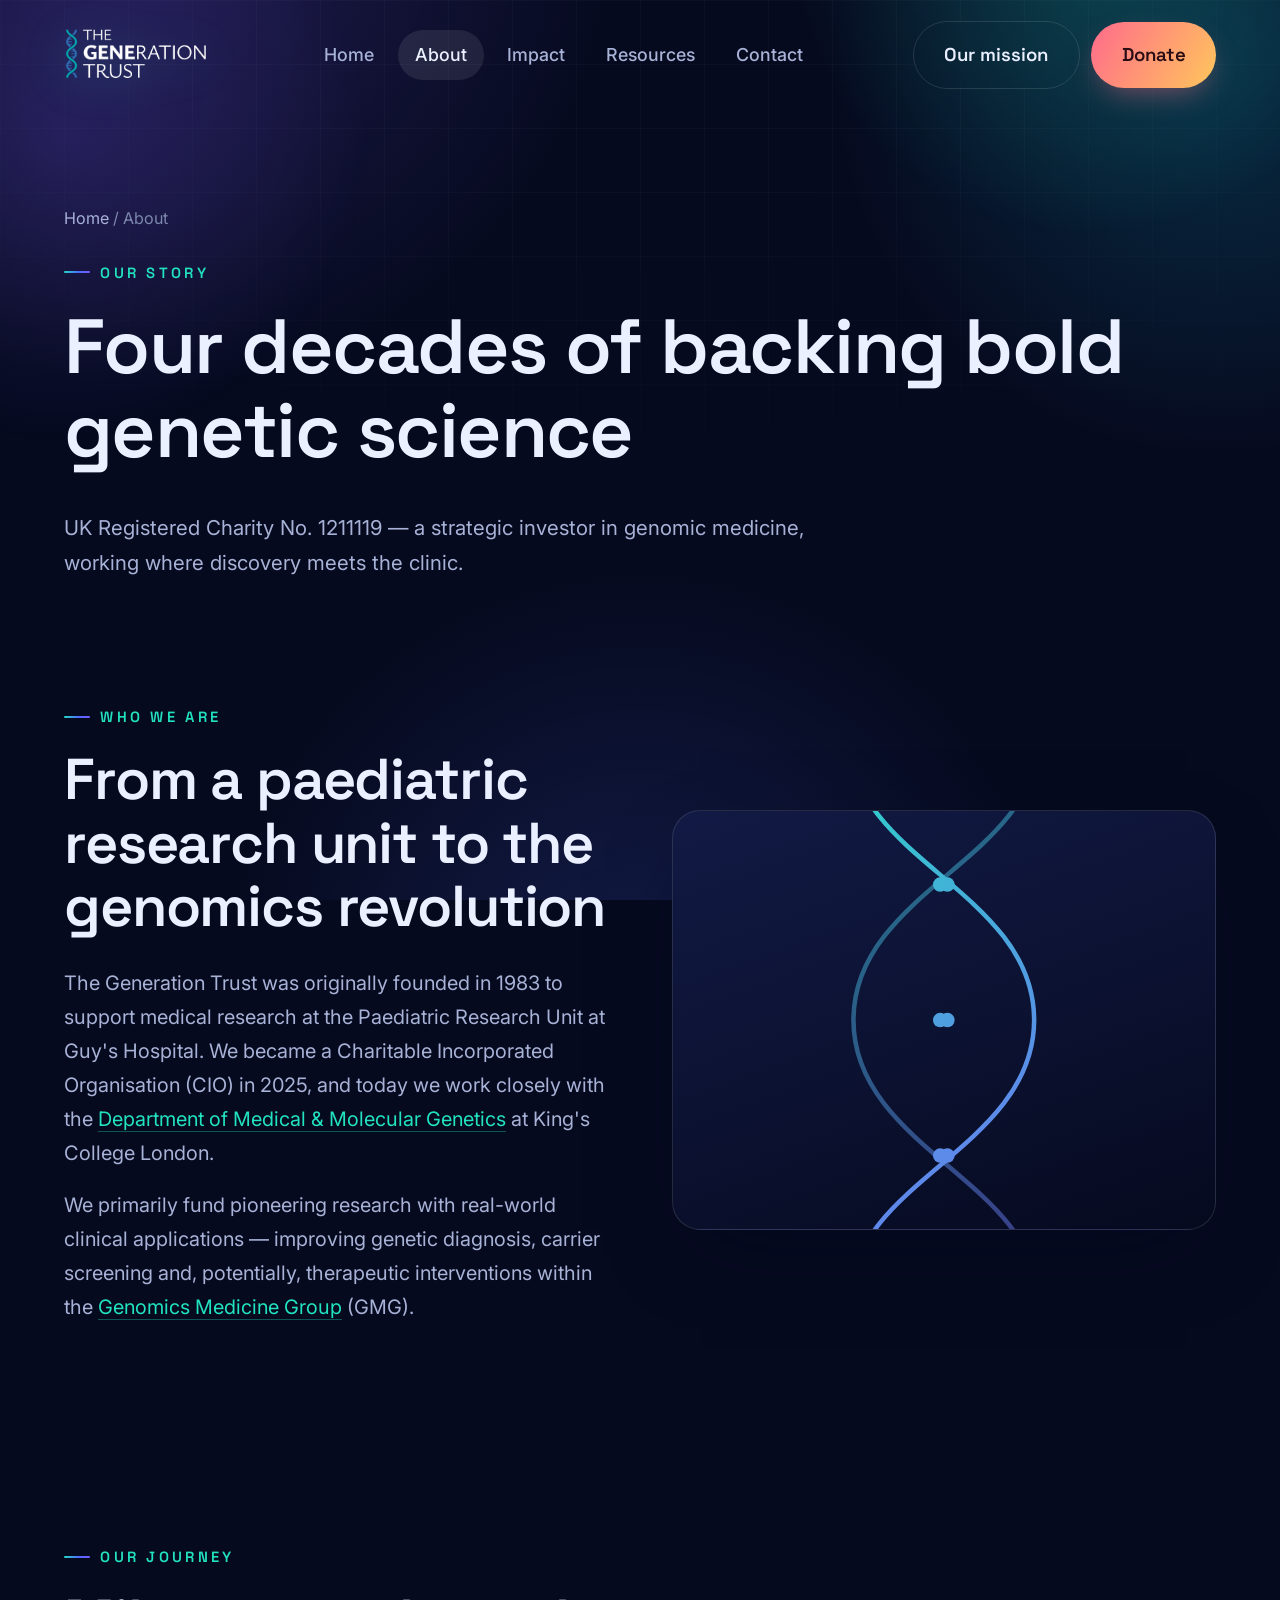
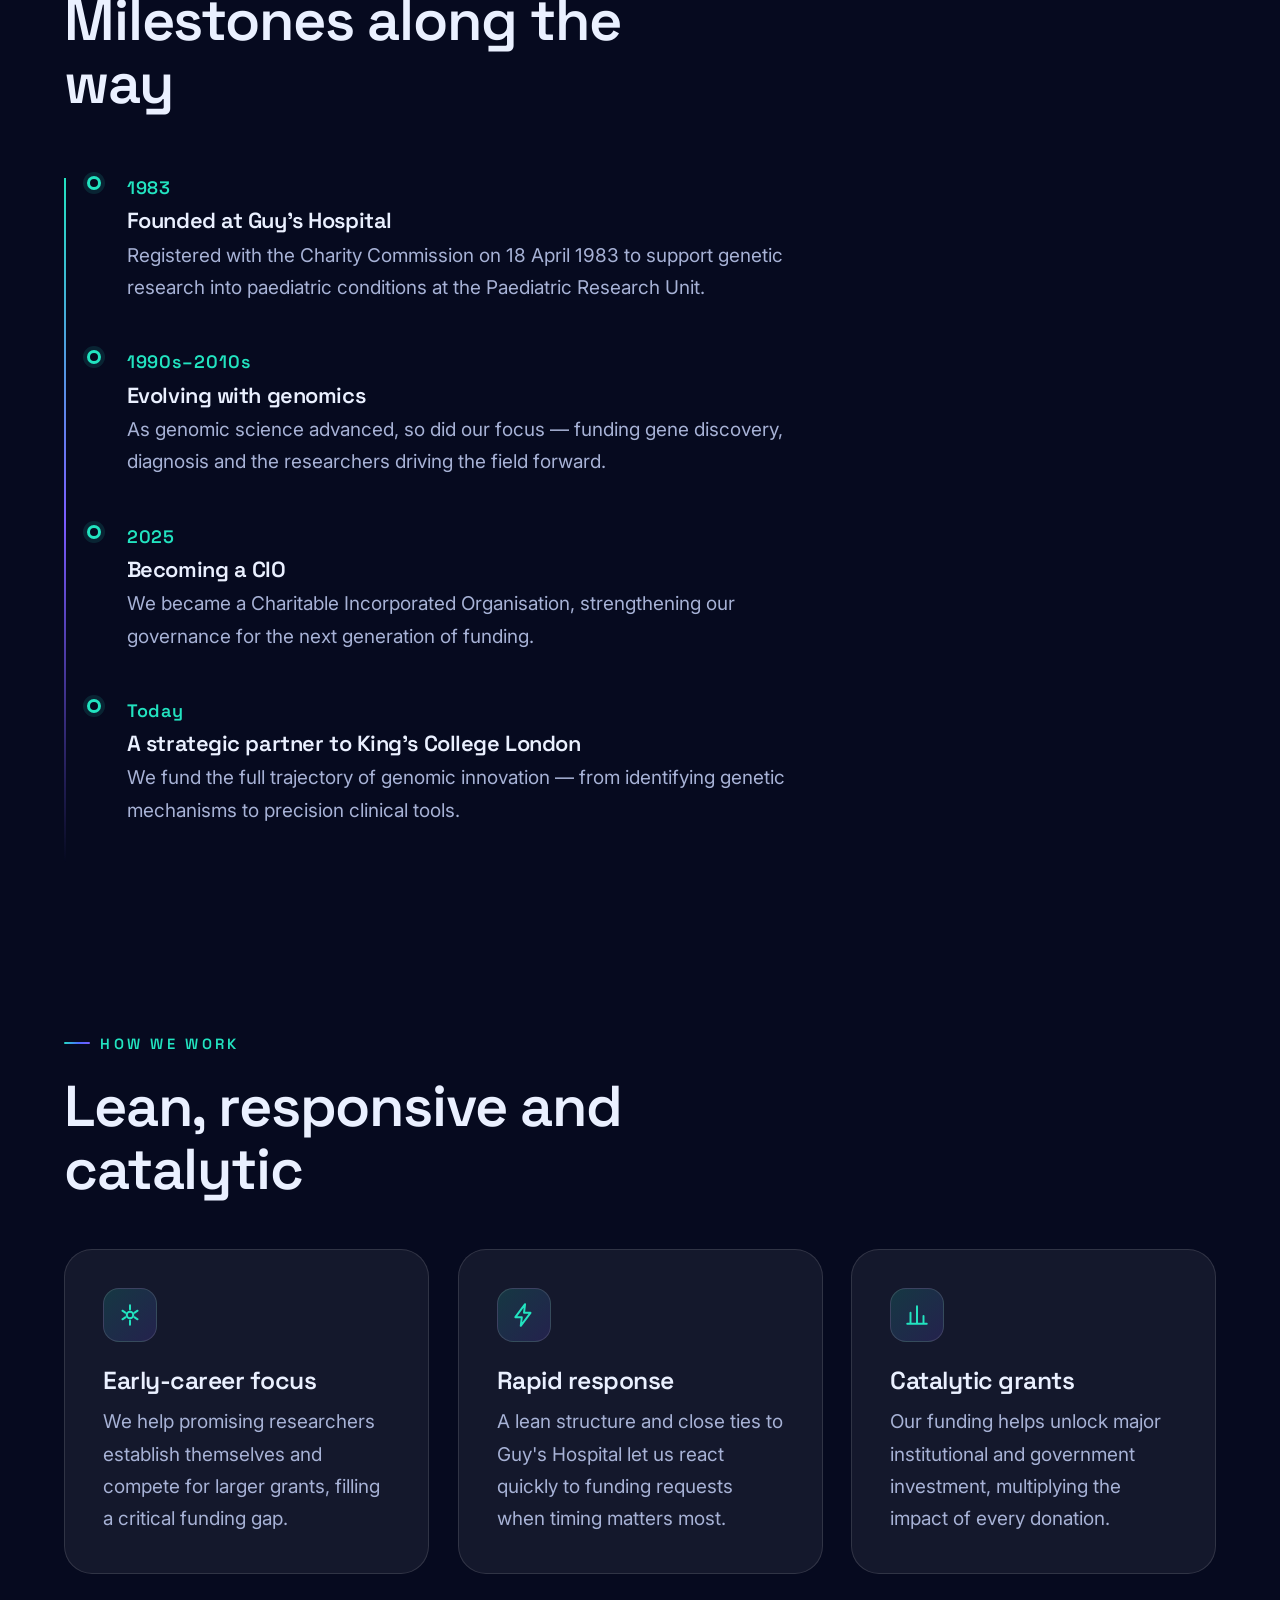
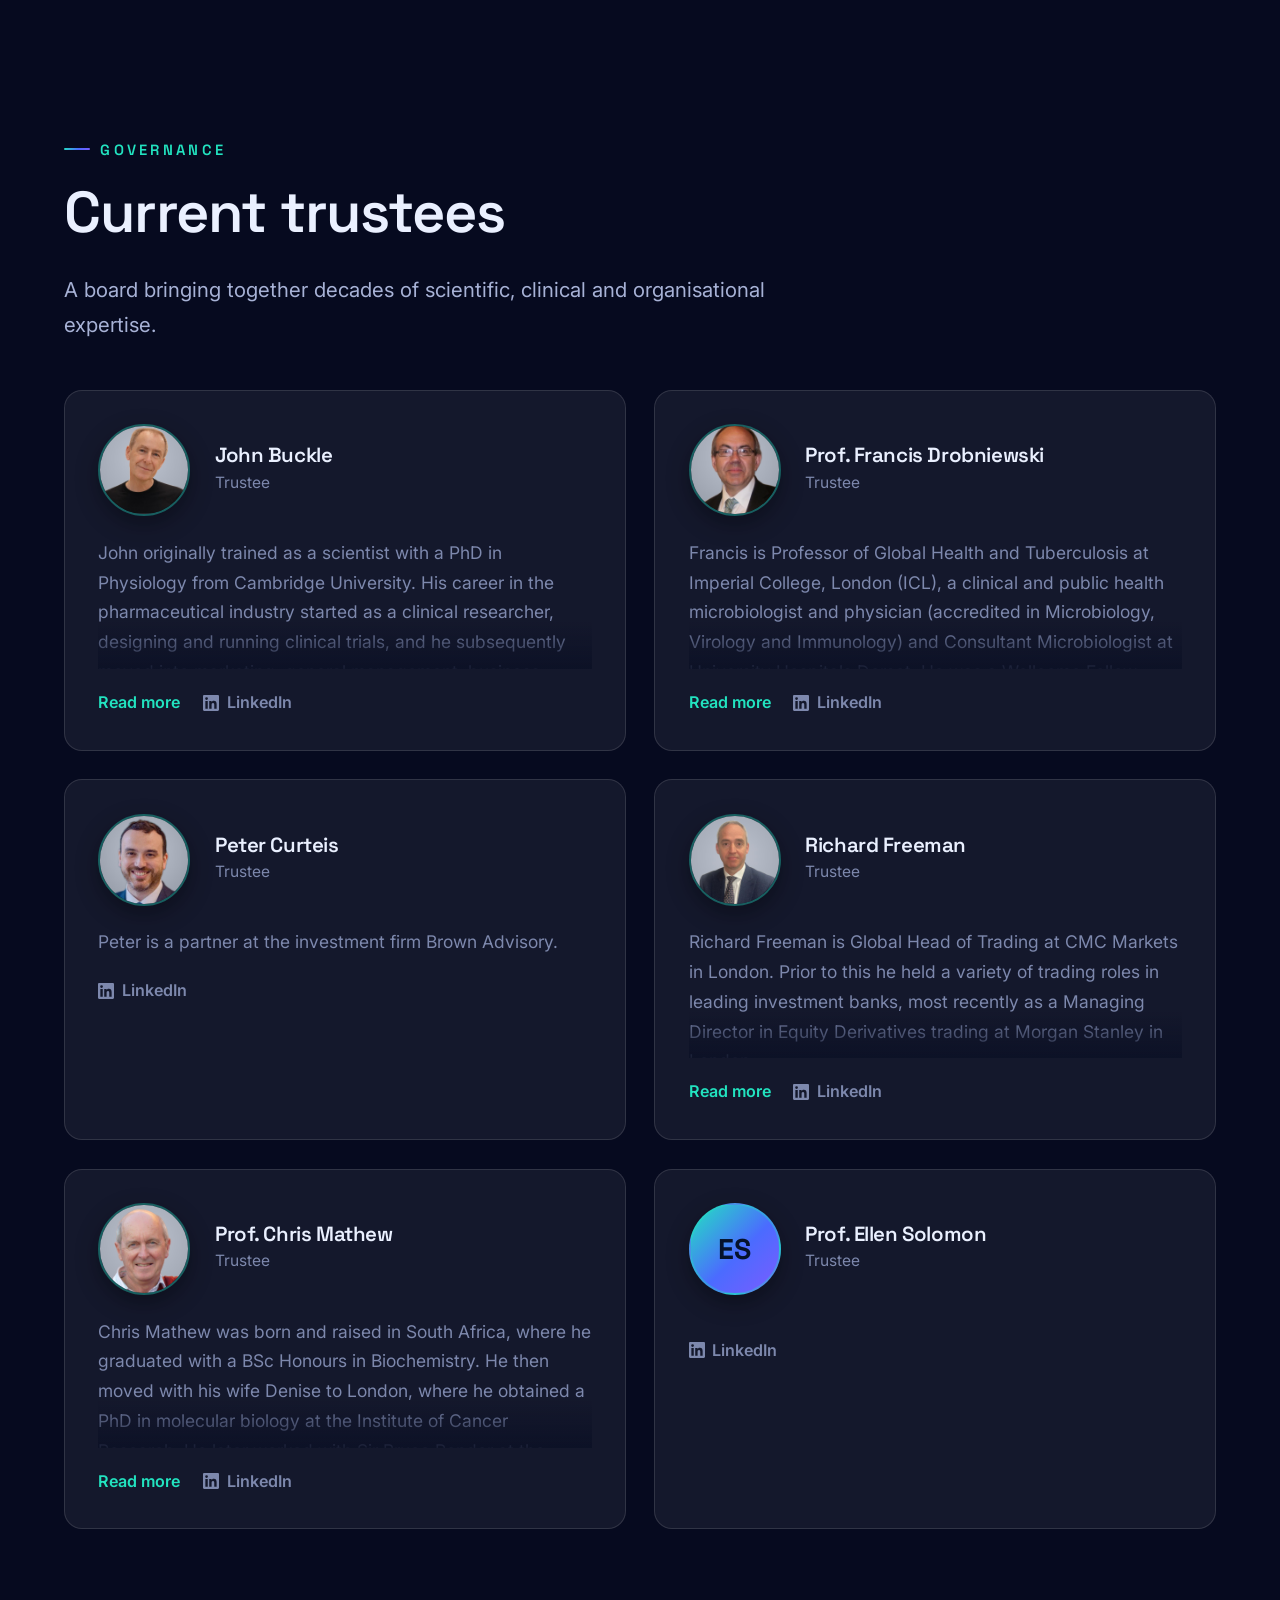
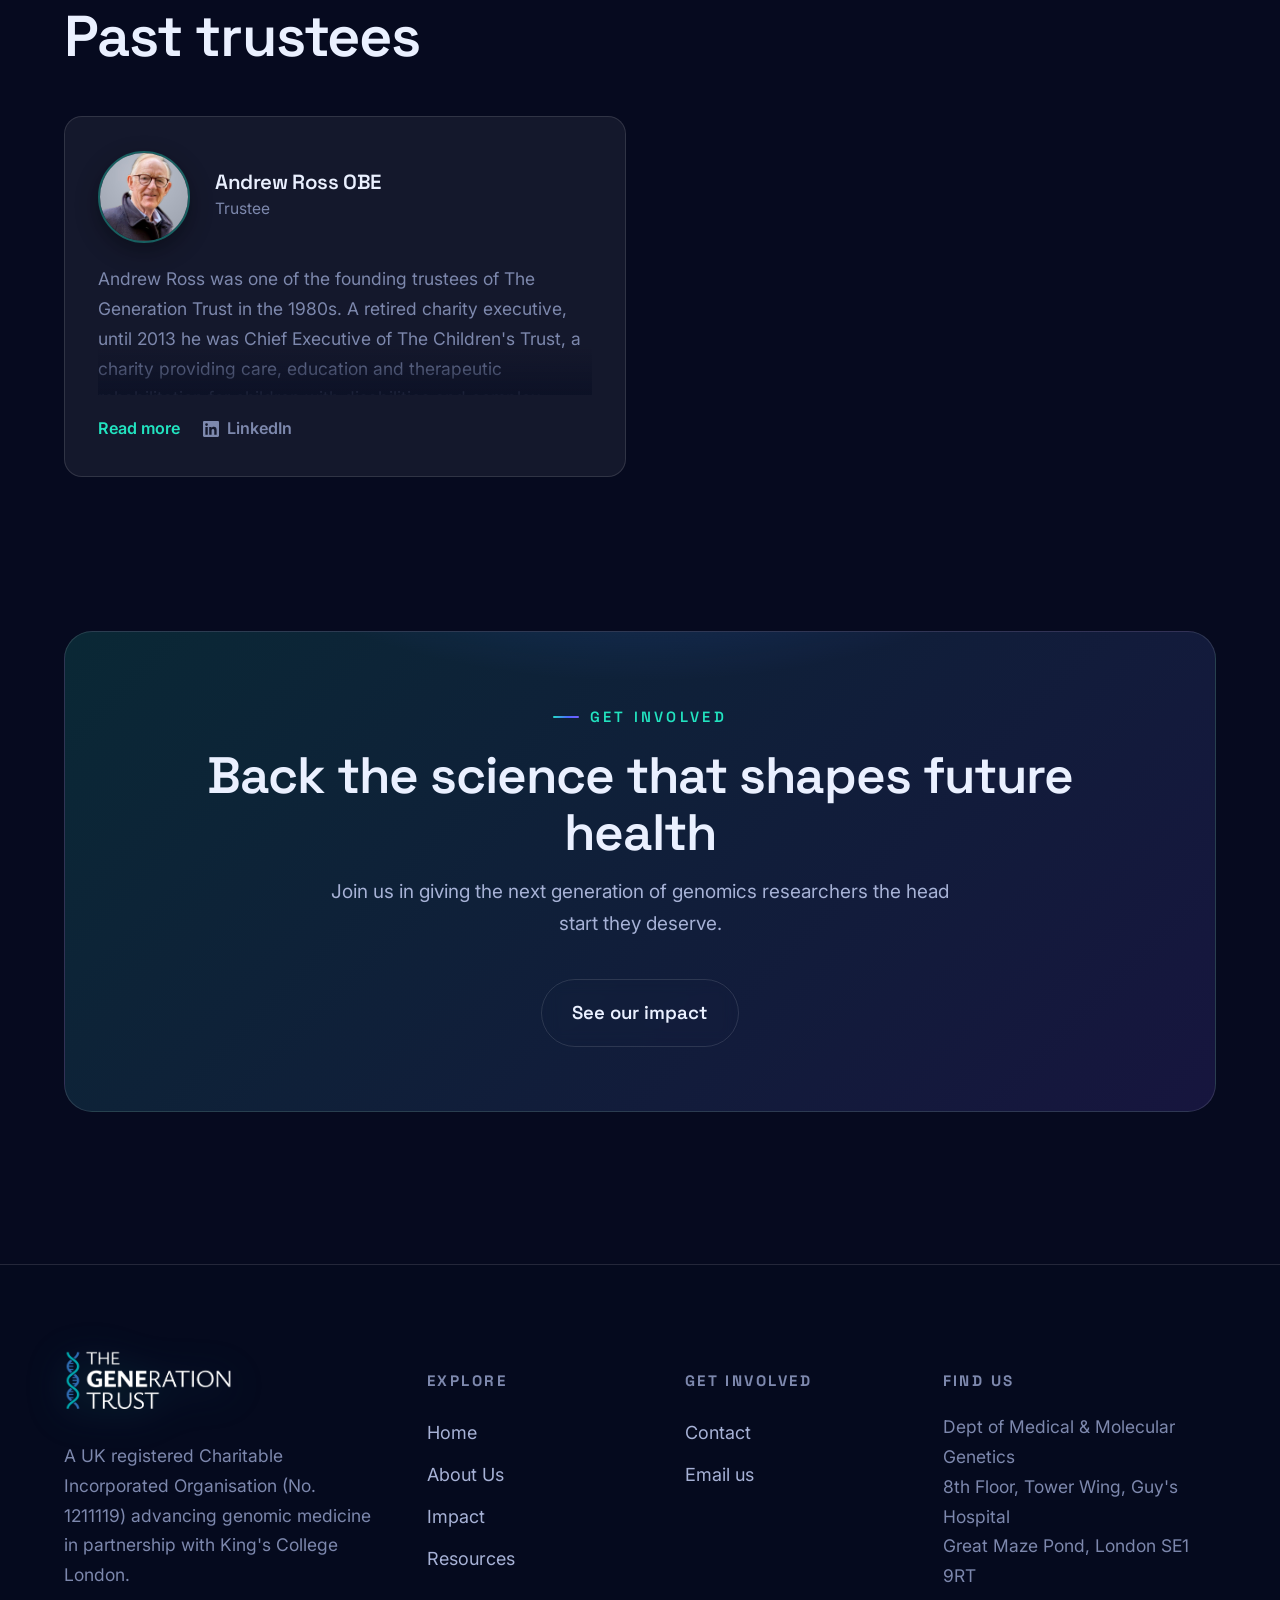
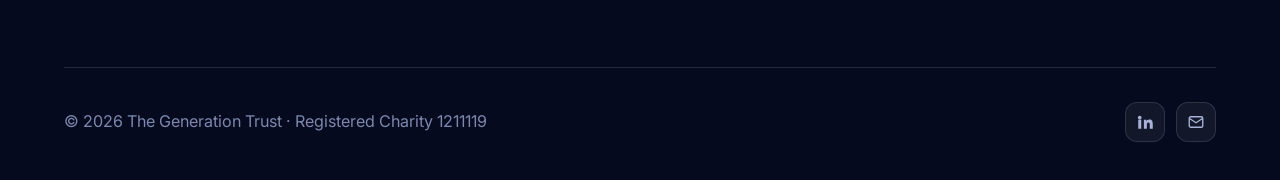
==== about.html @ 0bbea487 "Revert "Update Peter Curteis LinkedIn URL in trustees section"" ====
<!DOCTYPE html>
<html lang="en-GB">
<head>
  <meta charset="UTF-8" />
  <meta name="viewport" content="width=device-width, initial-scale=1.0" />
  <title>About Us — The Generation Trust</title>
  <meta name="description" content="Founded in 1983 at Guy's Hospital, The Generation Trust is a UK charity funding pioneering genomic research with real-world clinical impact, in partnership with King's College London." />
  <link rel="icon" href="assets/img/favicon.png" type="image/png" />
  <link rel="apple-touch-icon" href="assets/img/favicon.png" />
  <link rel="preconnect" href="https://fonts.googleapis.com" />
  <link rel="preconnect" href="https://fonts.gstatic.com" crossorigin />
  <link href="https://fonts.googleapis.com/css2?family=Inter:wght@400;500;600&family=Space+Grotesk:wght@500;600;700&display=swap" rel="stylesheet" />
  <link rel="stylesheet" href="assets/css/styles.css" />
</head>
<body>
  <div class="bg-field" aria-hidden="true"></div>
  <div class="bg-grid" aria-hidden="true"></div>

  <header class="site-header">
    <div class="container nav">
      <a class="brand" href="index.html" aria-label="The Generation Trust home">
        <img class="brand__logo" src="assets/img/tgt-logo-white.png" alt="The Generation Trust" width="106" height="48" />
      </a>
      <nav class="nav-links" aria-label="Primary">
        <a href="index.html">Home</a>
        <a href="about.html" class="is-active">About</a>
        <a href="impact.html">Impact</a>
        <a href="resources.html">Resources</a>
        <a href="contact.html">Contact</a>
      </nav>
      <div class="nav-cta">
        <a href="about.html" class="btn btn--ghost">Our mission</a>
        <a class="btn btn--warm" data-jg-donate-button data-linkId="7vqxyhbx3l" data-marketCode="GB" data-linkType="givingCheckout">Donate</a>
        <button class="nav-toggle" aria-label="Toggle menu" aria-expanded="false"><span></span></button>
      </div>
    </div>
  </header>

  <main>
    <!-- PAGE HERO -->
    <section class="page-hero">
      <div class="container">
        <p class="breadcrumb" data-reveal><a href="index.html">Home</a> / About</p>
        <span class="eyebrow" data-reveal>Our story</span>
        <h1 data-reveal data-reveal-delay="1">Four decades of backing bold genetic science</h1>
        <p class="lede" data-reveal data-reveal-delay="2" style="margin-top:1rem">
          UK Registered Charity No. 1211119 — a strategic investor in genomic medicine,
          working where discovery meets the clinic.
        </p>
      </div>
    </section>

    <!-- INTRO SPLIT -->
    <section class="section" style="padding-top:1rem">
      <div class="container split">
        <div data-reveal>
          <span class="eyebrow">Who we are</span>
          <h2 class="section-title">From a paediatric research unit to the genomics revolution</h2>
          <div class="prose">
            <p>
              The Generation Trust was originally founded in 1983 to support medical
              research at the Paediatric Research Unit at Guy's Hospital. We became a
              Charitable Incorporated Organisation (CIO) in 2025, and today we work
              closely with the
              <a href="https://www.kcl.ac.uk/bmb/our-departments/department-of-medical-molecular-genetics" target="_blank" rel="noopener">Department of Medical &amp; Molecular Genetics</a>
              at King's College London.
            </p>
            <p>
              We primarily fund pioneering research with real-world clinical
              applications — improving genetic diagnosis, carrier screening and,
              potentially, therapeutic interventions within the
              <a href="https://www.kcl.ac.uk/research/genomic-medicine-group" target="_blank" rel="noopener">Genomics Medicine Group</a> (GMG).
            </p>
          </div>
        </div>
        <div class="split__media" data-reveal data-reveal-delay="1" aria-hidden="true">
          <div class="helix-visual">
            <svg width="80%" viewBox="0 0 240 320" fill="none">
              <defs>
                <linearGradient id="a-g" x1="0" y1="0" x2="240" y2="320" gradientUnits="userSpaceOnUse">
                  <stop stop-color="#22e3c0"/><stop offset="1" stop-color="#7b5cff"/>
                </linearGradient>
              </defs>
              <g stroke="url(#a-g)" stroke-width="2.5" fill="none">
                <path d="M70 10C70 70 170 90 170 160S70 250 70 310"/>
                <path d="M170 10C170 70 70 90 70 160S170 250 170 310" opacity="0.5"/>
              </g>
              <g fill="url(#a-g)">
                <circle cx="80" cy="40" r="4"/><circle cx="160" cy="40" r="4"/>
                <circle cx="118" cy="85" r="4"/><circle cx="122" cy="85" r="4"/>
                <circle cx="118" cy="160" r="4"/><circle cx="122" cy="160" r="4"/>
                <circle cx="118" cy="235" r="4"/><circle cx="122" cy="235" r="4"/>
                <circle cx="80" cy="280" r="4"/><circle cx="160" cy="280" r="4"/>
              </g>
            </svg>
          </div>
        </div>
      </div>
    </section>

    <!-- TIMELINE -->
    <section class="section section--tight">
      <div class="container">
        <div data-reveal>
          <span class="eyebrow">Our journey</span>
          <h2 class="section-title">Milestones along the way</h2>
        </div>
        <div class="timeline" data-reveal data-reveal-delay="1" style="max-width:760px">
          <div class="timeline__item">
            <span class="timeline__year">1983</span>
            <h4>Founded at Guy's Hospital</h4>
            <p>Registered with the Charity Commission on 18 April 1983 to support genetic research into paediatric conditions at the Paediatric Research Unit.</p>
          </div>
          <div class="timeline__item">
            <span class="timeline__year">1990s–2010s</span>
            <h4>Evolving with genomics</h4>
            <p>As genomic science advanced, so did our focus — funding gene discovery, diagnosis and the researchers driving the field forward.</p>
          </div>
          <div class="timeline__item">
            <span class="timeline__year">2025</span>
            <h4>Becoming a CIO</h4>
            <p>We became a Charitable Incorporated Organisation, strengthening our governance for the next generation of funding.</p>
          </div>
          <div class="timeline__item">
            <span class="timeline__year">Today</span>
            <h4>A strategic partner to King's College London</h4>
            <p>We fund the full trajectory of genomic innovation — from identifying genetic mechanisms to precision clinical tools.</p>
          </div>
        </div>
      </div>
    </section>

    <!-- APPROACH CARDS -->
    <section class="section section--tight">
      <div class="container">
        <div data-reveal>
          <span class="eyebrow">How we work</span>
          <h2 class="section-title">Lean, responsive and catalytic</h2>
        </div>
        <div class="grid grid--3" style="margin-top:2.5rem">
          <article class="card" data-reveal data-reveal-delay="1">
            <div class="card__icon"><svg viewBox="0 0 24 24" fill="none" stroke="currentColor" stroke-width="1.8"><path d="M12 3v4M12 17v4M5 8l3 2M16 14l3 2M5 16l3-2M16 10l3-2" stroke-linecap="round"/><circle cx="12" cy="12" r="3"/></svg></div>
            <h3>Early-career focus</h3>
            <p>We help promising researchers establish themselves and compete for larger grants, filling a critical funding gap.</p>
          </article>
          <article class="card" data-reveal data-reveal-delay="2">
            <div class="card__icon"><svg viewBox="0 0 24 24" fill="none" stroke="currentColor" stroke-width="1.8"><path d="M13 2 4 14h6l-1 8 9-12h-6l1-8Z" stroke-linejoin="round"/></svg></div>
            <h3>Rapid response</h3>
            <p>A lean structure and close ties to Guy's Hospital let us react quickly to funding requests when timing matters most.</p>
          </article>
          <article class="card" data-reveal data-reveal-delay="3">
            <div class="card__icon"><svg viewBox="0 0 24 24" fill="none" stroke="currentColor" stroke-width="1.8"><path d="M3 20h18M6 20V10M12 20V4M18 20v-7" stroke-linecap="round"/></svg></div>
            <h3>Catalytic grants</h3>
            <p>Our funding helps unlock major institutional and government investment, multiplying the impact of every donation.</p>
          </article>
        </div>
      </div>
    </section>

    <!-- TRUSTEES -->
    <section class="section section--tight" id="trustees">
      <div class="container">
        <div data-reveal>
          <span class="eyebrow">Governance</span>
          <h2 class="section-title">Current trustees</h2>
          <p class="lede">A board bringing together decades of scientific, clinical and organisational expertise.</p>
        </div>
        <!--
          LinkedIn links are placeholders (href="#"). Replace each "#" with the
          trustee's real LinkedIn profile URL, or remove the .person__linkedin
          <a> element for anyone who does not have a profile.
        -->
        <div class="people" data-reveal data-reveal-delay="1" style="margin-top:2.5rem">
          <article class="person">
            <img class="person__photo" src="assets/img/trustees/John%20Buckle.jpg" alt="Portrait of John Buckle" width="92" height="92" loading="lazy" />
            <h4>John Buckle</h4>
            <span class="person__role">Trustee</span>
            <div class="person__bio">
              <p>John originally trained as a scientist with a PhD in Physiology from Cambridge University. His career in the pharmaceutical industry started as a clinical researcher, designing and running clinical trials, and he subsequently moved into marketing, general management, business development and strategy with a number of the largest pharmaceutical companies.</p>
              <p>He has been a board member of a number of pharmaceutical and biotech companies and has run three different businesses. In recent years he has been a self-employed interim manager and business consultant, advising and supporting the growth and development of smaller biotech and pharmaceutical companies.</p>
            </div>
            <div class="person__actions">
              <button class="person__more" type="button" aria-expanded="false">Read more</button>
              <a class="person__linkedin" href="#" target="_blank" rel="noopener" aria-label="John Buckle on LinkedIn">
                <svg viewBox="0 0 24 24" aria-hidden="true"><path d="M20.45 20.45h-3.56v-5.57c0-1.33-.02-3.04-1.85-3.04-1.85 0-2.14 1.45-2.14 2.94v5.67H9.34V9h3.42v1.56h.05c.48-.9 1.64-1.85 3.37-1.85 3.6 0 4.27 2.37 4.27 5.46v6.28zM5.34 7.43a2.06 2.06 0 1 1 0-4.13 2.06 2.06 0 0 1 0 4.13zM7.12 20.45H3.55V9h3.57v11.45zM22.22 0H1.77C.79 0 0 .77 0 1.72v20.56C0 23.23.79 24 1.77 24h20.45c.98 0 1.78-.77 1.78-1.72V1.72C24 .77 23.2 0 22.22 0z"/></svg>
                LinkedIn
              </a>
            </div>
          </article>

          <article class="person">
            <img class="person__photo" src="assets/img/trustees/francis%20drobniewski.jpeg" alt="Portrait of Professor Francis Drobniewski" width="92" height="92" loading="lazy" />
            <h4>Prof. Francis Drobniewski</h4>
            <span class="person__role">Trustee</span>
            <div class="person__bio">
              <p>Francis is Professor of Global Health and Tuberculosis at Imperial College, London (ICL), a clinical and public health microbiologist and physician (accredited in Microbiology, Virology and Immunology) and Consultant Microbiologist at University Hospitals Dorset. He was a Wellcome Fellow based in New York City and Director of the UK National Mycobacterium Reference Laboratory (1996&ndash;2015), providing public health and clinical advice, and has 25 years' experience leading and co-leading complex respiratory disease research programmes focusing on TB/HIV infections, COVID-19, biomarker discovery, molecular and genomic-based diagnostics and antimicrobial drug resistance detection, integrating clinical, biological and social themes. Much of his research and training activity is focused in low- and middle-income countries, especially in Eastern Europe and Africa. He has provided clinical care as a resident and Consultant, primarily for patients with tuberculosis and/or AIDS, at King's College Hospital, Barts NHS Trust and other south London hospitals.</p>
              <p>He was a Board Non-Executive Director for Kent Community Hospital Foundation Trust (2018&ndash;2022), including the COVID Clinical Reference Group, Vice Chair of the Quality Committee, and a member of the Strategic Workforce, Remuneration and Audit/Risk Committees. He founded and remains a member of the ECDC TB Reference Lab Network (2009 onwards) and served on several clinical and public health ECDC committees. He has held several roles with the World Health Organisation focusing on the diagnosis and treatment of drug-resistant bacterial infections and the management of multidrug-resistant tuberculosis and HIV-TB, including Director of a WHO Supra-national Reference Laboratory, member of the WHO Strategic Advisory Group, and Chair of the WHO European Laboratory Initiative on TB, HIV and viral hepatitis.</p>
              <p>He was made a Fellow of the European Society of Clinical Microbiology and Infectious Diseases in 2017 and elected a Fellow of the American Academy of Microbiology in 2025.</p>
            </div>
            <div class="person__actions">
              <button class="person__more" type="button" aria-expanded="false">Read more</button>
              <a class="person__linkedin" href="#" target="_blank" rel="noopener" aria-label="Francis Drobniewski on LinkedIn">
                <svg viewBox="0 0 24 24" aria-hidden="true"><path d="M20.45 20.45h-3.56v-5.57c0-1.33-.02-3.04-1.85-3.04-1.85 0-2.14 1.45-2.14 2.94v5.67H9.34V9h3.42v1.56h.05c.48-.9 1.64-1.85 3.37-1.85 3.6 0 4.27 2.37 4.27 5.46v6.28zM5.34 7.43a2.06 2.06 0 1 1 0-4.13 2.06 2.06 0 0 1 0 4.13zM7.12 20.45H3.55V9h3.57v11.45zM22.22 0H1.77C.79 0 0 .77 0 1.72v20.56C0 23.23.79 24 1.77 24h20.45c.98 0 1.78-.77 1.78-1.72V1.72C24 .77 23.2 0 22.22 0z"/></svg>
                LinkedIn
              </a>
            </div>
          </article>

          <article class="person person--short">
            <img class="person__photo" src="assets/img/trustees/Peter%20Curteis.jpg" alt="Portrait of Peter Curteis" width="92" height="92" loading="lazy" />
            <h4>Peter Curteis</h4>
            <span class="person__role">Trustee</span>
            <div class="person__bio">
              <p>Peter is a partner at the investment firm Brown Advisory.</p>
            </div>
            <div class="person__actions">
              <a class="person__linkedin" href="#" target="_blank" rel="noopener" aria-label="Peter Curteis on LinkedIn">
                <svg viewBox="0 0 24 24" aria-hidden="true"><path d="M20.45 20.45h-3.56v-5.57c0-1.33-.02-3.04-1.85-3.04-1.85 0-2.14 1.45-2.14 2.94v5.67H9.34V9h3.42v1.56h.05c.48-.9 1.64-1.85 3.37-1.85 3.6 0 4.27 2.37 4.27 5.46v6.28zM5.34 7.43a2.06 2.06 0 1 1 0-4.13 2.06 2.06 0 0 1 0 4.13zM7.12 20.45H3.55V9h3.57v11.45zM22.22 0H1.77C.79 0 0 .77 0 1.72v20.56C0 23.23.79 24 1.77 24h20.45c.98 0 1.78-.77 1.78-1.72V1.72C24 .77 23.2 0 22.22 0z"/></svg>
                LinkedIn
              </a>
            </div>
          </article>

          <article class="person">
            <img class="person__photo" src="assets/img/trustees/Richard%20Freeman.jpg" alt="Portrait of Richard Freeman" width="92" height="92" loading="lazy" />
            <h4>Richard Freeman</h4>
            <span class="person__role">Trustee</span>
            <div class="person__bio">
              <p>Richard Freeman is Global Head of Trading at CMC Markets in London. Prior to this he held a variety of trading roles in leading investment banks, most recently as a Managing Director in Equity Derivatives trading at Morgan Stanley in London.</p>
              <p>Richard has a BA in Economics from the University of Sheffield and is married with two teenage children.</p>
            </div>
            <div class="person__actions">
              <button class="person__more" type="button" aria-expanded="false">Read more</button>
              <a class="person__linkedin" href="#" target="_blank" rel="noopener" aria-label="Richard Freeman on LinkedIn">
                <svg viewBox="0 0 24 24" aria-hidden="true"><path d="M20.45 20.45h-3.56v-5.57c0-1.33-.02-3.04-1.85-3.04-1.85 0-2.14 1.45-2.14 2.94v5.67H9.34V9h3.42v1.56h.05c.48-.9 1.64-1.85 3.37-1.85 3.6 0 4.27 2.37 4.27 5.46v6.28zM5.34 7.43a2.06 2.06 0 1 1 0-4.13 2.06 2.06 0 0 1 0 4.13zM7.12 20.45H3.55V9h3.57v11.45zM22.22 0H1.77C.79 0 0 .77 0 1.72v20.56C0 23.23.79 24 1.77 24h20.45c.98 0 1.78-.77 1.78-1.72V1.72C24 .77 23.2 0 22.22 0z"/></svg>
                LinkedIn
              </a>
            </div>
          </article>

          <article class="person">
            <img class="person__photo" src="assets/img/trustees/Chris%20Mathew.jpg" alt="Portrait of Professor Chris Mathew" width="92" height="92" loading="lazy" />
            <h4>Prof. Chris Mathew</h4>
            <span class="person__role">Trustee</span>
            <div class="person__bio">
              <p>Chris Mathew was born and raised in South Africa, where he graduated with a BSc Honours in Biochemistry. He then moved with his wife Denise to London, where he obtained a PhD in molecular biology at the Institute of Cancer Research. He later worked with Sir Bruce Ponder at the Institute on mapping genes for hereditary cancers, and moved to the Department of Medical and Molecular Genetics in 1989 as Director of the newly formed NHS DNA Diagnostic Laboratory. He was appointed Professor of Molecular Genetics in the Department in 1999 and served in various roles including Deputy Head and acting Head of Department until his full retirement in January 2020, when he was appointed Professor Emeritus.</p>
              <p>Chris was keen to develop the emerging field of Cancer Genetics in his native South Africa and was appointed Distinguished Professor in Human Genetics at the Sydney Brenner Institute for Molecular Bioscience at the University of the Witwatersrand in Johannesburg in 2015. His research group focuses on the genetics and genomics of common cancers in the Black South African population, and on the application of molecular technology and knowledge to improved diagnosis and treatment for African cancer patients.</p>
              <p>Chris has served on many professional committees and research grant panels, including Chair of the Special Advisory Committee on Genetics for the Royal College of Pathologists, member of the Wellcome Trust Molecular and Cell Panel, Vice-Chair of Cancer Research UK's Biological Science Committee and Chair of CRUK's International Cancer Genome Review Panel.</p>
              <p>He was elected a Fellow of the Academy of Medical Sciences (UK) in 2011 in recognition of his discovery of genes involved in susceptibility to cancer and inflammatory bowel disease. He is delighted to contribute to the further success of the Department of Medical and Molecular Genetics at Guy's in his role as a Trustee for The Generation Trust.</p>
            </div>
            <div class="person__actions">
              <button class="person__more" type="button" aria-expanded="false">Read more</button>
              <a class="person__linkedin" href="#" target="_blank" rel="noopener" aria-label="Chris Mathew on LinkedIn">
                <svg viewBox="0 0 24 24" aria-hidden="true"><path d="M20.45 20.45h-3.56v-5.57c0-1.33-.02-3.04-1.85-3.04-1.85 0-2.14 1.45-2.14 2.94v5.67H9.34V9h3.42v1.56h.05c.48-.9 1.64-1.85 3.37-1.85 3.6 0 4.27 2.37 4.27 5.46v6.28zM5.34 7.43a2.06 2.06 0 1 1 0-4.13 2.06 2.06 0 0 1 0 4.13zM7.12 20.45H3.55V9h3.57v11.45zM22.22 0H1.77C.79 0 0 .77 0 1.72v20.56C0 23.23.79 24 1.77 24h20.45c.98 0 1.78-.77 1.78-1.72V1.72C24 .77 23.2 0 22.22 0z"/></svg>
                LinkedIn
              </a>
            </div>
          </article>

          <article class="person person--short">
            <div class="person__avatar" aria-hidden="true">ES</div>
            <h4>Prof. Ellen Solomon</h4>
            <span class="person__role">Trustee</span>
            <div class="person__bio">
              <!-- <p>Biography coming soon.</p> -->
            </div>
            <div class="person__actions">
              <a class="person__linkedin" href="#" target="_blank" rel="noopener" aria-label="Ellen Solomon on LinkedIn">
                <svg viewBox="0 0 24 24" aria-hidden="true"><path d="M20.45 20.45h-3.56v-5.57c0-1.33-.02-3.04-1.85-3.04-1.85 0-2.14 1.45-2.14 2.94v5.67H9.34V9h3.42v1.56h.05c.48-.9 1.64-1.85 3.37-1.85 3.6 0 4.27 2.37 4.27 5.46v6.28zM5.34 7.43a2.06 2.06 0 1 1 0-4.13 2.06 2.06 0 0 1 0 4.13zM7.12 20.45H3.55V9h3.57v11.45zM22.22 0H1.77C.79 0 0 .77 0 1.72v20.56C0 23.23.79 24 1.77 24h20.45c.98 0 1.78-.77 1.78-1.72V1.72C24 .77 23.2 0 22.22 0z"/></svg>
                LinkedIn
              </a>
            </div>
          </article>
        </div>
      </div>

      <div class="container" style="margin-top:4rem">
        <div data-reveal>
          <h2 class="section-title">Past trustees</h2>
        </div>
        <!--
          LinkedIn links are placeholders (href="#"). Replace each "#" with the
          trustee's real LinkedIn profile URL, or remove the .person__linkedin
          <a> element for anyone who does not have a profile.
        -->
        <div class="people" data-reveal data-reveal-delay="1" style="margin-top:2.5rem">

          <article class="person">
            <img class="person__photo" src="assets/img/trustees/Andrew%20Ross.jpg" alt="Portrait of Andrew Ross" width="92" height="92" loading="lazy" />
            <h4>Andrew Ross OBE</h4>
            <span class="person__role">Trustee</span>
            <div class="person__bio">
              <p>Andrew Ross was one of the founding trustees of The Generation Trust in the 1980s. A retired charity executive, until 2013 he was Chief Executive of The Children's Trust, a charity providing care, education and therapeutic rehabilitation for children with disabilities and complex health needs. He was subsequently Director of The Peter Harrison Foundation, a grant-giving charity with a particular focus on sport for disabled people.</p>
              <p>He has been a trustee of several other charities including The Edward Gostling Foundation, Lifelites, the Child Health Research CIO and the Masonic Charitable Foundation, where he was Chair of the Charity Grants Committee. He is a fellow and former chair of the Chartered Institute of Fundraising.</p>
              <p>He has a degree in modern languages from Cambridge University and an MBA from INSEAD, Fontainebleau. He was awarded an OBE in the Queen's Birthday Honours List for 2013. He lives near Horsham, West Sussex, with his wife, Alison.</p>
            </div>
            <div class="person__actions">
              <button class="person__more" type="button" aria-expanded="false">Read more</button>
              <a class="person__linkedin" href="#" target="_blank" rel="noopener" aria-label="Andrew Ross on LinkedIn">
                <svg viewBox="0 0 24 24" aria-hidden="true"><path d="M20.45 20.45h-3.56v-5.57c0-1.33-.02-3.04-1.85-3.04-1.85 0-2.14 1.45-2.14 2.94v5.67H9.34V9h3.42v1.56h.05c.48-.9 1.64-1.85 3.37-1.85 3.6 0 4.27 2.37 4.27 5.46v6.28zM5.34 7.43a2.06 2.06 0 1 1 0-4.13 2.06 2.06 0 0 1 0 4.13zM7.12 20.45H3.55V9h3.57v11.45zM22.22 0H1.77C.79 0 0 .77 0 1.72v20.56C0 23.23.79 24 1.77 24h20.45c.98 0 1.78-.77 1.78-1.72V1.72C24 .77 23.2 0 22.22 0z"/></svg>
                LinkedIn
              </a>
            </div>
          </article>

        </div>
      </div>
    </section>

      

    <!-- CTA -->
    <section class="section section--tight">
      <div class="container">
        <div class="cta-band" data-reveal>
          <span class="eyebrow" style="justify-content:center">Get involved</span>
          <h2>Back the science that shapes future health</h2>
          <p>Join us in giving the next generation of genomics researchers the head start they deserve.</p>
          <div class="hero__actions">
            <!-- <a href="donate.html" class="btn btn--warm">Donate now <span class="btn-arrow">→</span></a> -->
            <a href="impact.html" class="btn btn--ghost">See our impact</a>
          </div>
        </div>
      </div>
    </section>
  </main>

  <footer class="site-footer">
    <div class="container">
      <div class="footer-grid">
        <div class="footer-brand">
          <a class="brand" href="index.html" style="margin-bottom:1rem" aria-label="The Generation Trust home">
            <img class="brand__logo" src="assets/img/tgt-logo-white.png" alt="The Generation Trust" width="124" height="56" />
          </a>
          <p>A UK registered Charitable Incorporated Organisation (No. 1211119) advancing genomic medicine in partnership with King's College London.</p>
        </div>
        <div class="footer-col">
          <h5>Explore</h5>
          <a href="index.html">Home</a>
          <a href="about.html">About Us</a>
          <a href="impact.html">Impact</a>
          <a href="resources.html">Resources</a>
        </div>
        <div class="footer-col">
          <h5>Get involved</h5>
          <!-- <a href="donate.html">Donate</a> -->
          <a href="contact.html">Contact</a>
          <a href="mailto:info@thegenerationtrust.org">Email us</a>
        </div>
        <div class="footer-col">
          <h5>Find us</h5>
          <p style="color:var(--text-dim);font-size:.92rem;line-height:1.7">
            Dept of Medical &amp; Molecular Genetics<br />
            8th Floor, Tower Wing, Guy's Hospital<br />
            Great Maze Pond, London SE1 9RT
          </p>
        </div>
      </div>
      <div class="footer-bottom">
        <span>© <span data-year>2026</span> The Generation Trust · Registered Charity 1211119</span>
        <div class="footer-social">
          <a href="https://www.linkedin.com" aria-label="LinkedIn" target="_blank" rel="noopener">
            <svg width="18" height="18" viewBox="0 0 24 24" fill="currentColor"><path d="M4.98 3.5a2.5 2.5 0 1 1 0 5 2.5 2.5 0 0 1 0-5ZM3 9h4v12H3V9Zm7 0h3.8v1.7h.05c.53-1 1.83-2.05 3.76-2.05 4.02 0 4.76 2.65 4.76 6.1V21h-4v-5.4c0-1.3-.02-2.96-1.8-2.96-1.8 0-2.08 1.4-2.08 2.86V21h-4V9Z"/></svg>
          </a>
          <a href="mailto:info@thegenerationtrust.org" aria-label="Email">
            <svg width="18" height="18" viewBox="0 0 24 24" fill="none" stroke="currentColor" stroke-width="1.8"><rect x="3" y="5" width="18" height="14" rx="2"/><path d="m3 7 9 6 9-6"/></svg>
          </a>
        </div>
      </div>
    </div>
  </footer>

  <script src="assets/js/main.js"></script>
  <script src="https://www.justgiving.com/widgets/scripts/widget.js" data-version="2" data-widgetType="attachCheckout" type="text/javascript"></script>

</body>
</html>
---- assets/css/styles.css ----
/* =========================================================
   The Generation Trust — Design System
   Modern static site: HTML / CSS / JS
   ========================================================= */

/* ---------- Design Tokens ---------- */
:root {
  /* Core palette — genomics-inspired deep space + bio-luminescence */
  --navy-900: #060a1f;
  --navy-800: #0b1030;
  --navy-700: #121a45;
  --navy-600: #1b265f;

  --ink: #0a0f24;
  --paper: #f7f9ff;
  --paper-soft: #eef2fb;

  --cyan: #22e3c0;
  --teal: #12b9d6;
  --violet: #7b5cff;
  --indigo: #4b6bff;
  --coral: #ff6b8b;
  --amber: #ffc65c;

  /* Text */
  --text-strong: #eaf0ff;
  --text-muted: #a7b2d6;
  --text-dim: #7d88ad;
  --text-dark: #1a2140;
  --text-dark-muted: #4c567d;

  /* Gradients */
  --grad-brand: linear-gradient(135deg, var(--cyan) 0%, var(--indigo) 55%, var(--violet) 100%);
  --grad-brand-soft: linear-gradient(135deg, rgba(34,227,192,0.16), rgba(123,92,255,0.16));
  --grad-warm: linear-gradient(120deg, var(--coral), var(--amber));

  /* Surfaces */
  --glass: rgba(255, 255, 255, 0.06);
  --glass-strong: rgba(255, 255, 255, 0.09);
  --glass-border: rgba(255, 255, 255, 0.12);
  --shadow-lg: 0 30px 80px -30px rgba(3, 8, 30, 0.75);
  --shadow-glow: 0 0 60px -12px rgba(75, 107, 255, 0.55);

  /* Layout */
  --maxw: 1320px;
  --radius-sm: 10px;
  --radius: 18px;
  --radius-lg: 28px;
  --gutter: clamp(1.5rem, 5vw, 4rem);

  /* Motion */
  --ease: cubic-bezier(0.22, 1, 0.36, 1);

  --font-sans: "Inter", system-ui, -apple-system, "Segoe UI", Roboto, Helvetica, Arial, sans-serif;
  --font-display: "Space Grotesk", var(--font-sans);
}

/* ---------- Reset ---------- */
*,
*::before,
*::after { box-sizing: border-box; }

html { scroll-behavior: smooth; -webkit-text-size-adjust: 100%; font-size: clamp(16px, 14.2px + 0.42vw, 19px); }

body {
  margin: 0;
  font-family: var(--font-sans);
  background: var(--navy-900);
  color: var(--text-strong);
  line-height: 1.7;
  -webkit-font-smoothing: antialiased;
  text-rendering: optimizeLegibility;
  overflow-x: hidden;
}

img { max-width: 100%; display: block; }
a { color: inherit; text-decoration: none; }
button { font-family: inherit; cursor: pointer; }
ul { margin: 0; padding: 0; list-style: none; }

h1, h2, h3, h4 {
  font-family: var(--font-display);
  line-height: 1.1;
  font-weight: 600;
  letter-spacing: -0.02em;
  margin: 0 0 0.5em;
}

p { margin: 0 0 1rem; }

:focus-visible {
  outline: 2px solid var(--cyan);
  outline-offset: 3px;
  border-radius: 4px;
}

::selection { background: var(--violet); color: #fff; }

/* ---------- Layout helpers ---------- */
.container {
  width: 100%;
  max-width: var(--maxw);
  margin-inline: auto;
  padding-inline: var(--gutter);
}

.section {
  position: relative;
  padding-block: clamp(4.5rem, 9vw, 8rem);
}

.section--tight { padding-block: clamp(3rem, 6vw, 5rem); }

.eyebrow {
  display: inline-flex;
  align-items: center;
  gap: 0.55rem;
  font-family: var(--font-display);
  font-size: 0.78rem;
  font-weight: 600;
  letter-spacing: 0.22em;
  text-transform: uppercase;
  color: var(--cyan);
  margin-bottom: 1rem;
}
.eyebrow::before {
  content: "";
  width: 26px; height: 2px;
  background: var(--grad-brand);
  border-radius: 2px;
}

.section-title {
  font-size: clamp(2rem, 4.5vw, 3.2rem);
  max-width: 18ch;
}

.lede {
  font-size: clamp(1.05rem, 1.6vw, 1.25rem);
  color: var(--text-muted);
  max-width: 60ch;
}

.text-gradient {
  background: var(--grad-brand);
  -webkit-background-clip: text;
  background-clip: text;
  color: transparent;
}

/* ---------- Buttons ---------- */
.btn {
  --btn-bg: var(--grad-brand);
  display: inline-flex;
  align-items: center;
  gap: 0.6rem;
  padding: 0.9rem 1.6rem;
  border: none;
  border-radius: 999px;
  font-family: var(--font-display);
  font-weight: 600;
  font-size: 0.98rem;
  color: #05122a;
  background: var(--btn-bg);
  position: relative;
  transition: transform 0.35s var(--ease), box-shadow 0.35s var(--ease), filter 0.35s var(--ease);
  box-shadow: 0 12px 30px -10px rgba(34, 227, 192, 0.5);
}
.btn:hover { transform: translateY(-3px); box-shadow: 0 20px 40px -12px rgba(75, 107, 255, 0.6); filter: brightness(1.05); }
.btn:active { transform: translateY(-1px); }

.btn--ghost {
  background: transparent;
  color: var(--text-strong);
  border: 1px solid var(--glass-border);
  box-shadow: none;
  backdrop-filter: blur(8px);
}
.btn--ghost:hover { background: var(--glass-strong); box-shadow: none; }

.btn--warm { --btn-bg: var(--grad-warm); color: #2a0d14; box-shadow: 0 12px 30px -10px rgba(255, 107, 139, 0.5); }

.btn .btn-arrow { transition: transform 0.35s var(--ease); }
.btn:hover .btn-arrow { transform: translateX(4px); }

/* ---------- Ambient background ---------- */
.bg-field {
  position: fixed;
  inset: 0;
  z-index: -2;
  background:
    radial-gradient(60vw 60vw at 12% -8%, rgba(123, 92, 255, 0.22), transparent 60%),
    radial-gradient(50vw 50vw at 95% 8%, rgba(18, 185, 214, 0.20), transparent 60%),
    radial-gradient(55vw 55vw at 50% 110%, rgba(75, 107, 255, 0.18), transparent 60%),
    var(--navy-900);
}
.bg-grid {
  position: fixed;
  inset: 0;
  z-index: -1;
  background-image:
    linear-gradient(rgba(255,255,255,0.028) 1px, transparent 1px),
    linear-gradient(90deg, rgba(255,255,255,0.028) 1px, transparent 1px);
  background-size: 64px 64px;
  mask-image: radial-gradient(ellipse 90% 70% at 50% 0%, #000 30%, transparent 90%);
  pointer-events: none;
}

/* ---------- Header / Nav ---------- */
.site-header {
  position: fixed;
  top: 0; left: 0; right: 0;
  z-index: 100;
  transition: background 0.4s var(--ease), box-shadow 0.4s var(--ease), padding 0.4s var(--ease);
  padding-block: 1.1rem;
}
.site-header.is-scrolled {
  background: rgba(8, 12, 32, 0.72);
  backdrop-filter: blur(18px) saturate(140%);
  border-bottom: 1px solid var(--glass-border);
  padding-block: 0.7rem;
}
.nav {
  display: flex;
  align-items: center;
  justify-content: space-between;
  gap: 1.5rem;
}
.brand {
  display: flex;
  align-items: center;
  gap: 0.7rem;
  font-family: var(--font-display);
  font-weight: 600;
  letter-spacing: -0.01em;
}
.brand__mark {
  width: 38px; height: 38px;
  flex: none;
  filter: drop-shadow(0 4px 12px rgba(34, 227, 192, 0.4));
}
.brand__logo {
  height: 68px;
  width: auto;
  display: block;
  filter: drop-shadow(0 6px 20px rgba(34, 227, 192, 0.28));
  transition: height 0.4s var(--ease);
}
.site-header.is-scrolled .brand__logo { height: 54px; }
.footer-brand .brand__logo { height: 80px; }
.brand__text { font-size: 1.02rem; line-height: 1.1; }
.brand__text small { display: block; font-family: var(--font-sans); font-weight: 400; font-size: 0.68rem; letter-spacing: 0.16em; text-transform: uppercase; color: var(--text-dim); }

.nav-links {
  display: flex;
  align-items: center;
  gap: 0.35rem;
}
.nav-links a {
  padding: 0.5rem 0.9rem;
  border-radius: 999px;
  font-size: 0.94rem;
  font-weight: 500;
  color: var(--text-muted);
  transition: color 0.25s var(--ease), background 0.25s var(--ease);
}
.nav-links a:hover { color: var(--text-strong); background: var(--glass); }
.nav-links a.is-active { color: var(--text-strong); background: var(--glass-strong); }

.nav-cta { display: flex; align-items: center; gap: 0.6rem; }

.nav-toggle {
  display: none;
  width: 44px; height: 44px;
  border-radius: 12px;
  background: var(--glass);
  border: 1px solid var(--glass-border);
  position: relative;
}
.nav-toggle span,
.nav-toggle span::before,
.nav-toggle span::after {
  content: "";
  position: absolute;
  left: 50%; top: 50%;
  width: 20px; height: 2px;
  background: var(--text-strong);
  border-radius: 2px;
  transform: translate(-50%, -50%);
  transition: transform 0.3s var(--ease), opacity 0.2s var(--ease);
}
.nav-toggle span::before { transform: translate(-50%, -7px); }
.nav-toggle span::after { transform: translate(-50%, 7px); }
body.nav-open .nav-toggle span { background: transparent; }
body.nav-open .nav-toggle span::before { transform: translate(-50%, 0) rotate(45deg); }
body.nav-open .nav-toggle span::after { transform: translate(-50%, 0) rotate(-45deg); }

/* ---------- Hero ---------- */
.hero {
  position: relative;
  min-height: 100svh;
  display: flex;
  align-items: center;
  padding-top: 6rem;
  overflow: hidden;
}
#dna-canvas {
  position: absolute;
  inset: 0;
  width: 100%; height: 100%;
  z-index: 0;
  opacity: 0.9;
}
.hero__inner {
  position: relative;
  z-index: 2;
  display: grid;
  grid-template-columns: 1.15fr 0.85fr;
  gap: 3rem;
  align-items: center;
}
.hero__content { max-width: 40rem; }
.hero__badge {
  display: inline-flex;
  align-items: center;
  gap: 0.6rem;
  padding: 0.45rem 0.9rem 0.45rem 0.5rem;
  border-radius: 999px;
  background: var(--glass);
  border: 1px solid var(--glass-border);
  font-size: 0.82rem;
  color: var(--text-muted);
  margin-bottom: 1.6rem;
  backdrop-filter: blur(8px);
}
.hero__badge b { color: var(--text-strong); font-weight: 600; }
.hero__badge .pill {
  padding: 0.15rem 0.6rem;
  border-radius: 999px;
  background: var(--grad-brand);
  color: #05122a;
  font-weight: 700;
  font-size: 0.72rem;
}
.hero h1 {
  font-size: clamp(2.6rem, 6.5vw, 5rem);
  line-height: 1.02;
  margin-bottom: 1.2rem;
}
.hero__sub {
  font-size: clamp(1.1rem, 1.8vw, 1.35rem);
  color: var(--text-muted);
  max-width: 46ch;
  margin-bottom: 2.2rem;
}
.hero__actions { display: flex; flex-wrap: wrap; gap: 1rem; }

.hero__stats {
  display: flex;
  gap: 2.5rem;
  margin-top: 3rem;
  flex-wrap: wrap;
}
.stat__num {
  font-family: var(--font-display);
  font-size: clamp(1.8rem, 3vw, 2.6rem);
  font-weight: 600;
  line-height: 1;
  background: var(--grad-brand);
  -webkit-background-clip: text;
  background-clip: text;
  color: transparent;
}
.stat__label { font-size: 0.86rem; color: var(--text-dim); margin-top: 0.35rem; }

/* Hero side card */
.hero__aside {
  position: relative;
  padding: 1.6rem;
  border-radius: var(--radius-lg);
  background: var(--glass);
  border: 1px solid var(--glass-border);
  backdrop-filter: blur(20px);
  box-shadow: var(--shadow-lg);
}
.hero__aside h3 { font-size: 1.15rem; }
.hero__aside .aside-tag {
  font-size: 0.75rem;
  letter-spacing: 0.16em;
  text-transform: uppercase;
  color: var(--cyan);
  margin-bottom: 0.4rem;
}
.hero__aside p { color: var(--text-muted); font-size: 0.95rem; margin-bottom: 0; }
.hero__aside .aside-foot {
  margin-top: 1.3rem;
  padding-top: 1.1rem;
  border-top: 1px solid var(--glass-border);
  display: flex;
  align-items: center;
  gap: 0.8rem;
}
.hero__aside .avatar {
  width: 42px; height: 42px;
  border-radius: 50%;
  background: var(--grad-brand);
  display: grid; place-items: center;
  font-family: var(--font-display);
  font-weight: 700; color: #05122a;
  font-size: 0.95rem;
}

/* Scroll hint */
.scroll-hint {
  position: absolute;
  bottom: 1.8rem; left: 50%;
  transform: translateX(-50%);
  z-index: 2;
  display: flex; flex-direction: column; align-items: center; gap: 0.5rem;
  font-size: 0.72rem; letter-spacing: 0.2em; text-transform: uppercase; color: var(--text-dim);
}
.scroll-hint .mouse {
  width: 24px; height: 38px;
  border: 2px solid var(--glass-border);
  border-radius: 14px;
  position: relative;
}
.scroll-hint .mouse::after {
  content: "";
  position: absolute; top: 7px; left: 50%;
  width: 4px; height: 8px; border-radius: 2px;
  background: var(--cyan);
  transform: translateX(-50%);
  animation: scrollDot 1.8s var(--ease) infinite;
}
@keyframes scrollDot { 0% { opacity: 0; transform: translate(-50%, 0);} 40%{opacity:1;} 80%{opacity:0; transform: translate(-50%, 12px);} 100%{opacity:0;} }

/* ---------- Marquee ---------- */
.marquee {
  border-block: 1px solid var(--glass-border);
  background: rgba(8, 12, 32, 0.5);
  overflow: hidden;
  padding-block: 1.1rem;
}
.marquee__track {
  display: flex;
  gap: 3.5rem;
  width: max-content;
  animation: marquee 30s linear infinite;
}
.marquee:hover .marquee__track { animation-play-state: paused; }
.marquee__item {
  display: inline-flex; align-items: center; gap: 0.8rem;
  font-family: var(--font-display);
  font-size: 1.05rem; color: var(--text-dim);
  white-space: nowrap;
}
.marquee__item svg { color: var(--cyan); }
@keyframes marquee { to { transform: translateX(-50%); } }

/* ---------- Cards / Pillars ---------- */
.grid {
  display: grid;
  gap: 1.5rem;
}
.grid--3 { grid-template-columns: repeat(3, 1fr); }
.grid--2 { grid-template-columns: repeat(2, 1fr); }

.card {
  position: relative;
  padding: 2rem;
  border-radius: var(--radius-lg);
  background: var(--glass);
  border: 1px solid var(--glass-border);
  overflow: hidden;
  transition: transform 0.5s var(--ease), border-color 0.5s var(--ease), background 0.5s var(--ease);
}
.card::before {
  content: "";
  position: absolute;
  inset: 0;
  background: radial-gradient(400px 200px at var(--mx, 50%) var(--my, 0%), rgba(75,107,255,0.18), transparent 70%);
  opacity: 0;
  transition: opacity 0.4s var(--ease);
  pointer-events: none;
}
.card:hover { transform: translateY(-6px); border-color: rgba(34,227,192,0.4); background: var(--glass-strong); }
.card:hover::before { opacity: 1; }

.card__icon {
  width: 54px; height: 54px;
  border-radius: 16px;
  display: grid; place-items: center;
  background: var(--grad-brand-soft);
  border: 1px solid var(--glass-border);
  margin-bottom: 1.3rem;
  color: var(--cyan);
}
.card__icon svg { width: 26px; height: 26px; }
.card h3 { font-size: 1.3rem; }
.card p { color: var(--text-muted); margin-bottom: 0; }
.card__num {
  position: absolute; top: 1.4rem; right: 1.6rem;
  font-family: var(--font-display);
  font-size: 0.85rem; color: var(--text-dim);
  letter-spacing: 0.1em;
}

/* ---------- Split feature ---------- */
.split {
  display: grid;
  grid-template-columns: 1fr 1fr;
  gap: clamp(2rem, 5vw, 4.5rem);
  align-items: center;
}
.split--reverse .split__media { order: 2; }

.split__media {
  position: relative;
  border-radius: var(--radius-lg);
  overflow: hidden;
  min-height: 420px;
  border: 1px solid var(--glass-border);
  background: linear-gradient(160deg, var(--navy-700), var(--navy-900));
  box-shadow: var(--shadow-lg);
}
.helix-visual {
  position: absolute; inset: 0;
  display: grid; place-items: center;
}

.feature-list { display: grid; gap: 1rem; margin-top: 1.8rem; }
.feature-list li {
  display: flex; gap: 0.9rem; align-items: flex-start;
  color: var(--text-muted);
}
.feature-list .tick {
  flex: none;
  width: 26px; height: 26px; border-radius: 8px;
  display: grid; place-items: center;
  background: var(--grad-brand-soft);
  border: 1px solid var(--glass-border);
  color: var(--cyan);
  margin-top: 0.15rem;
}

/* ---------- Timeline ---------- */
.timeline {
  position: relative;
  margin-top: 3rem;
  padding-left: 1.5rem;
}
.timeline::before {
  content: "";
  position: absolute; left: 0; top: 6px; bottom: 6px;
  width: 2px;
  background: linear-gradient(var(--cyan), var(--violet), transparent);
}
.timeline__item { position: relative; padding: 0 0 2.2rem 1.8rem; }
.timeline__item::before {
  content: "";
  position: absolute; left: -6px; top: 4px;
  width: 14px; height: 14px; border-radius: 50%;
  background: var(--navy-900);
  border: 3px solid var(--cyan);
  box-shadow: 0 0 0 4px rgba(34,227,192,0.12);
}
.timeline__year {
  font-family: var(--font-display);
  font-weight: 600; color: var(--cyan);
  font-size: 0.95rem; letter-spacing: 0.05em;
}
.timeline__item h4 { font-size: 1.15rem; margin: 0.2rem 0 0.4rem; }
.timeline__item p { color: var(--text-muted); margin: 0; }

/* ---------- Impact / story cards ---------- */
.story {
  display: grid;
  grid-template-columns: auto 1fr;
  gap: 1.5rem;
  padding: 2rem;
  border-radius: var(--radius-lg);
  background: var(--glass);
  border: 1px solid var(--glass-border);
  transition: transform 0.5s var(--ease), border-color 0.5s var(--ease);
}
.story:hover { transform: translateY(-5px); border-color: rgba(123,92,255,0.4); }
.story__avatar {
  width: 72px; height: 72px; border-radius: 20px;
  display: grid; place-items: center;
  font-family: var(--font-display); font-weight: 700; font-size: 1.5rem;
  color: #05122a;
  background: var(--grad-brand);
}
.story__meta { display: flex; align-items: center; gap: 0.7rem; margin-bottom: 0.4rem; flex-wrap: wrap; }
.story__tag {
  font-size: 0.7rem; letter-spacing: 0.16em; text-transform: uppercase;
  color: var(--cyan);
  padding: 0.2rem 0.6rem; border-radius: 999px;
  background: var(--grad-brand-soft); border: 1px solid var(--glass-border);
}
.story h3 { font-size: 1.35rem; margin-bottom: 0.5rem; }
.story p { color: var(--text-muted); }
.story__link {
  display: inline-flex; align-items: center; gap: 0.4rem;
  color: var(--cyan); font-weight: 600; font-size: 0.92rem;
  transition: gap 0.3s var(--ease);
}
.story__link:hover { gap: 0.7rem; }

/* ---------- Trustees ---------- */
.people {
  display: grid;
  grid-template-columns: repeat(2, 1fr);
  gap: 1.5rem;
}
.person {
  padding: 1.75rem;
  border-radius: var(--radius);
  background: var(--glass);
  border: 1px solid var(--glass-border);
  text-align: left;
  display: grid;
  grid-template-columns: auto 1fr;
  gap: 0.15rem 1.3rem;
  align-content: start;
  transition: transform 0.4s var(--ease), border-color 0.4s var(--ease);
}
.person:hover { transform: translateY(-4px); border-color: rgba(34,227,192,0.4); }
.person__photo,
.person__avatar {
  grid-row: span 2;
  width: 92px; height: 92px; border-radius: 50%;
  border: 2px solid rgba(34,227,192,0.35);
  box-shadow: 0 8px 22px rgba(0,0,0,0.35);
}
.person__photo {
  object-fit: cover; object-position: center top;
}
.person__avatar {
  display: grid; place-items: center;
  font-family: var(--font-display); font-weight: 700;
  color: #05122a; font-size: 1.5rem;
  background: var(--grad-brand);
}
.person h4 { font-size: 1.08rem; margin: 0; align-self: end; }
.person__role { font-size: 0.82rem; color: var(--text-dim); align-self: start; }
.person__bio {
  grid-column: 1 / -1;
  margin-top: 1rem;
  max-height: 7.5em;
  overflow: hidden;
  position: relative;
  color: var(--text-dim);
  font-size: 0.92rem;
  transition: max-height 0.5s var(--ease);
}
.person__bio p { margin: 0 0 0.7rem; }
.person__bio p:last-child { margin-bottom: 0; }
.person__bio::after {
  content: "";
  position: absolute; left: 0; right: 0; bottom: 0; height: 2.8em;
  background: linear-gradient(rgba(12,17,38,0), rgba(12,17,38,0.9));
  pointer-events: none;
  transition: opacity 0.3s var(--ease);
}
.person.is-expanded .person__bio { max-height: 260em; }
.person.is-expanded .person__bio::after { opacity: 0; }
.person--short .person__bio { max-height: none; }
.person--short .person__bio::after { display: none; }
.person__actions {
  grid-column: 1 / -1;
  display: flex; align-items: center; gap: 1.2rem;
  margin-top: 0.9rem;
}
.person__more {
  background: none; border: none; cursor: pointer;
  color: var(--cyan); font: inherit; font-size: 0.85rem; font-weight: 600;
  padding: 0;
}
.person__more:hover { text-decoration: underline; }
.person__linkedin {
  display: inline-flex; align-items: center; gap: 0.4rem;
  font-size: 0.85rem; font-weight: 600; color: var(--text-dim);
  transition: color 0.3s var(--ease);
}
.person__linkedin:hover { color: var(--cyan); }
.person__linkedin svg { width: 16px; height: 16px; fill: currentColor; }

/* ---------- CTA band ---------- */
.cta-band {
  position: relative;
  border-radius: var(--radius-lg);
  padding: clamp(2.5rem, 5vw, 4.5rem);
  overflow: hidden;
  background: linear-gradient(135deg, rgba(34,227,192,0.14), rgba(123,92,255,0.14));
  border: 1px solid var(--glass-border);
  text-align: center;
}
.cta-band::after {
  content: "";
  position: absolute; inset: -40% -10% auto -10%; height: 120%;
  background: radial-gradient(50% 60% at 50% 0%, rgba(75,107,255,0.35), transparent 70%);
  pointer-events: none;
}
.cta-band > * { position: relative; z-index: 1; }
.cta-band h2 { font-size: clamp(1.8rem, 4vw, 3rem); margin-bottom: 0.8rem; }
.cta-band p { color: var(--text-muted); max-width: 52ch; margin: 0 auto 2rem; }
.cta-band .hero__actions { justify-content: center; }

/* ---------- Page hero (interior pages) ---------- */
.page-hero {
  position: relative;
  padding-top: clamp(9rem, 16vw, 12rem);
  padding-bottom: clamp(3rem, 6vw, 5rem);
  overflow: hidden;
}
.page-hero::before {
  content: "";
  position: absolute; inset: 0; z-index: -1;
  background:
    radial-gradient(40vw 40vw at 85% -10%, rgba(34,227,192,0.18), transparent 60%),
    radial-gradient(40vw 40vw at 5% 20%, rgba(123,92,255,0.18), transparent 60%);
}
.page-hero h1 { font-size: clamp(2.4rem, 6vw, 4.2rem); }
.breadcrumb { font-size: 0.85rem; color: var(--text-dim); margin-bottom: 1rem; }
.breadcrumb a { color: var(--text-muted); }
.breadcrumb a:hover { color: var(--cyan); }

/* ---------- Prose ---------- */
.prose { max-width: 68ch; }
.prose p { color: var(--text-muted); font-size: 1.05rem; }
.prose a { color: var(--cyan); border-bottom: 1px solid rgba(34,227,192,0.35); transition: border-color 0.3s; }
.prose a:hover { border-color: var(--cyan); }
.prose h2 { margin-top: 2.2rem; font-size: 1.7rem; }
.prose h3 { margin-top: 1.8rem; font-size: 1.3rem; }

/* ---------- Contact ---------- */
.contact-grid {
  display: grid;
  grid-template-columns: 1fr 1.1fr;
  gap: clamp(2rem, 5vw, 4rem);
  align-items: start;
}
.info-card {
  padding: 1.6rem;
  border-radius: var(--radius);
  background: var(--glass);
  border: 1px solid var(--glass-border);
  display: flex; gap: 1rem; align-items: flex-start;
  margin-bottom: 1rem;
  transition: border-color 0.3s var(--ease);
}
.info-card:hover { border-color: rgba(34,227,192,0.4); }
.info-card__icon {
  flex: none; width: 46px; height: 46px; border-radius: 12px;
  display: grid; place-items: center;
  background: var(--grad-brand-soft); border: 1px solid var(--glass-border);
  color: var(--cyan);
}
.info-card h4 { margin: 0 0 0.2rem; font-size: 1rem; }
.info-card p, .info-card a { color: var(--text-muted); margin: 0; font-size: 0.95rem; }
.info-card a:hover { color: var(--cyan); }

.form {
  padding: 2rem;
  border-radius: var(--radius-lg);
  background: var(--glass);
  border: 1px solid var(--glass-border);
}
.field { margin-bottom: 1.2rem; }
.field label {
  display: block; font-size: 0.85rem; font-weight: 600;
  margin-bottom: 0.5rem; color: var(--text-strong);
}
.field input,
.field textarea {
  width: 100%;
  padding: 0.85rem 1rem;
  border-radius: var(--radius-sm);
  background: rgba(6, 10, 31, 0.6);
  border: 1px solid var(--glass-border);
  color: var(--text-strong);
  font-family: inherit;
  font-size: 0.98rem;
  transition: border-color 0.3s var(--ease), box-shadow 0.3s var(--ease);
}
.field input:focus,
.field textarea:focus {
  outline: none;
  border-color: var(--cyan);
  box-shadow: 0 0 0 3px rgba(34,227,192,0.15);
}
.field textarea { resize: vertical; min-height: 130px; }
.form__note { font-size: 0.82rem; color: var(--text-dim); margin: 0.8rem 0 0; }

/* ---------- Donate ---------- */
.donate-card {
  padding: clamp(1.8rem, 4vw, 2.6rem);
  border-radius: var(--radius-lg);
  background: var(--glass);
  border: 1px solid var(--glass-border);
  box-shadow: var(--shadow-lg);
}
.freq-toggle {
  display: inline-flex;
  padding: 4px;
  border-radius: 999px;
  background: rgba(6, 10, 31, 0.6);
  border: 1px solid var(--glass-border);
  margin-bottom: 1.8rem;
}
.freq-toggle button {
  padding: 0.55rem 1.3rem;
  border: none; background: transparent;
  color: var(--text-muted);
  border-radius: 999px;
  font-family: var(--font-display); font-weight: 600; font-size: 0.9rem;
  transition: color 0.3s var(--ease);
}
.freq-toggle button.is-active { background: var(--grad-brand); color: #05122a; }

.amount-grid {
  display: grid;
  grid-template-columns: repeat(3, 1fr);
  gap: 0.8rem;
  margin-bottom: 1.2rem;
}
.amount-btn {
  padding: 1.1rem;
  border-radius: var(--radius);
  background: rgba(6, 10, 31, 0.5);
  border: 1px solid var(--glass-border);
  color: var(--text-strong);
  font-family: var(--font-display); font-weight: 600; font-size: 1.25rem;
  transition: border-color 0.3s var(--ease), transform 0.3s var(--ease), background 0.3s var(--ease);
}
.amount-btn:hover { transform: translateY(-3px); border-color: rgba(34,227,192,0.5); }
.amount-btn.is-active { border-color: var(--cyan); background: var(--grad-brand-soft); }
.amount-btn small { display: block; font-family: var(--font-sans); font-weight: 400; font-size: 0.72rem; color: var(--text-dim); margin-top: 0.2rem; }

.custom-amount {
  position: relative;
  margin-bottom: 1.6rem;
}
.custom-amount span {
  position: absolute; left: 1rem; top: 50%; transform: translateY(-50%);
  color: var(--text-dim); font-size: 1.1rem;
}
.custom-amount input {
  width: 100%;
  padding: 1rem 1rem 1rem 2.2rem;
  border-radius: var(--radius);
  background: rgba(6, 10, 31, 0.6);
  border: 1px solid var(--glass-border);
  color: var(--text-strong);
  font-family: var(--font-display); font-size: 1.1rem;
}
.custom-amount input:focus { outline: none; border-color: var(--cyan); box-shadow: 0 0 0 3px rgba(34,227,192,0.15); }

.impact-hint {
  display: flex; gap: 0.7rem; align-items: center;
  padding: 0.9rem 1.1rem; border-radius: var(--radius);
  background: var(--grad-brand-soft); border: 1px solid var(--glass-border);
  font-size: 0.9rem; color: var(--text-muted);
  margin-bottom: 1.6rem;
}
.impact-hint b { color: var(--text-strong); }

/* ---------- Resources ---------- */
.resource {
  display: flex; align-items: center; gap: 1.2rem;
  padding: 1.4rem 1.6rem;
  border-radius: var(--radius);
  background: var(--glass);
  border: 1px solid var(--glass-border);
  transition: transform 0.4s var(--ease), border-color 0.4s var(--ease);
}
.resource:hover { transform: translateX(6px); border-color: rgba(34,227,192,0.4); }
.resource__icon {
  flex: none; width: 48px; height: 48px; border-radius: 12px;
  display: grid; place-items: center;
  background: var(--grad-brand-soft); border: 1px solid var(--glass-border);
  color: var(--cyan);
}
.resource__body { flex: 1; }
.resource__body h4 { margin: 0 0 0.15rem; font-size: 1.05rem; }
.resource__body p { margin: 0; font-size: 0.88rem; color: var(--text-dim); }
.resource__dl {
  display: inline-flex; align-items: center; gap: 0.5rem;
  color: var(--cyan); font-weight: 600; font-size: 0.9rem;
  white-space: nowrap;
}

.empty-note {
  padding: 2rem;
  border-radius: var(--radius);
  border: 1px dashed var(--glass-border);
  color: var(--text-dim);
  text-align: center;
  font-size: 0.95rem;
}

/* ---------- Footer ---------- */
.site-footer {
  position: relative;
  margin-top: 4rem;
  border-top: 1px solid var(--glass-border);
  background: rgba(6, 10, 31, 0.6);
  padding-block: clamp(3rem, 6vw, 4.5rem) 2rem;
}
.footer-grid {
  display: grid;
  grid-template-columns: 1.5fr 1fr 1fr 1.3fr;
  gap: 2.5rem;
  margin-bottom: 3rem;
}
.footer-brand p { color: var(--text-dim); font-size: 0.92rem; max-width: 32ch; }
.footer-col h5 {
  font-family: var(--font-display); font-size: 0.8rem; letter-spacing: 0.16em;
  text-transform: uppercase; color: var(--text-dim); margin-bottom: 1rem;
}
.footer-col a { display: block; color: var(--text-muted); padding: 0.3rem 0; font-size: 0.95rem; transition: color 0.25s; }
.footer-col a:hover { color: var(--cyan); }
.footer-bottom {
  display: flex; justify-content: space-between; align-items: center;
  gap: 1rem; flex-wrap: wrap;
  padding-top: 1.8rem; border-top: 1px solid var(--glass-border);
  font-size: 0.85rem; color: var(--text-dim);
}
.footer-social { display: flex; gap: 0.6rem; }
.footer-social a {
  width: 40px; height: 40px; border-radius: 12px;
  display: grid; place-items: center;
  background: var(--glass); border: 1px solid var(--glass-border);
  color: var(--text-muted); transition: all 0.3s var(--ease);
}
.footer-social a:hover { color: var(--cyan); border-color: rgba(34,227,192,0.4); transform: translateY(-3px); }

/* ---------- Reveal animations ---------- */
[data-reveal] {
  opacity: 0;
  transform: translateY(28px);
  transition: opacity 0.8s var(--ease), transform 0.8s var(--ease);
}
[data-reveal].is-visible { opacity: 1; transform: none; }
[data-reveal-delay="1"] { transition-delay: 0.08s; }
[data-reveal-delay="2"] { transition-delay: 0.16s; }
[data-reveal-delay="3"] { transition-delay: 0.24s; }
[data-reveal-delay="4"] { transition-delay: 0.32s; }

/* ---------- Responsive ---------- */
@media (max-width: 980px) {
  .hero__inner { grid-template-columns: 1fr; gap: 2.5rem; }
  .hero__aside { max-width: 420px; }
  .grid--3 { grid-template-columns: 1fr 1fr; }
  .people { grid-template-columns: repeat(2, 1fr); }
  .footer-grid { grid-template-columns: 1fr 1fr; gap: 2rem; }
  .split { grid-template-columns: 1fr; }
  .split--reverse .split__media { order: 0; }
  .split__media { min-height: 320px; }
  .contact-grid { grid-template-columns: 1fr; }
}

@media (max-width: 720px) {
  .nav-links, .nav-cta .btn--ghost { display: none; }
  .nav-toggle { display: block; }
  .nav-links {
    position: fixed;
    inset: 0 0 0 auto;
    width: min(80vw, 320px);
    flex-direction: column;
    align-items: stretch;
    justify-content: flex-start;
    gap: 0.4rem;
    padding: 6rem 1.5rem 2rem;
    background: rgba(8, 12, 32, 0.92);
    backdrop-filter: blur(20px);
    border-left: 1px solid var(--glass-border);
    transform: translateX(100%);
    transition: transform 0.4s var(--ease);
    z-index: 90;
  }
  body.nav-open .nav-links { display: flex; transform: translateX(0); }
  .nav-links a { padding: 0.9rem 1rem; font-size: 1.05rem; }
  .brand__logo { height: 52px; }
  .site-header.is-scrolled .brand__logo { height: 46px; }
  .footer-brand .brand__logo { height: 64px; }
  .grid--3, .grid--2 { grid-template-columns: 1fr; }
  .people { grid-template-columns: 1fr; }
  .story { grid-template-columns: 1fr; }
  .story__avatar { width: 60px; height: 60px; }
  .amount-grid { grid-template-columns: 1fr 1fr; }
  .footer-grid { grid-template-columns: 1fr; }
  .hero__stats { gap: 1.5rem; }
}

@media (prefers-reduced-motion: reduce) {
  * { animation-duration: 0.001ms !important; animation-iteration-count: 1 !important; scroll-behavior: auto !important; }
  [data-reveal] { opacity: 1; transform: none; }
}
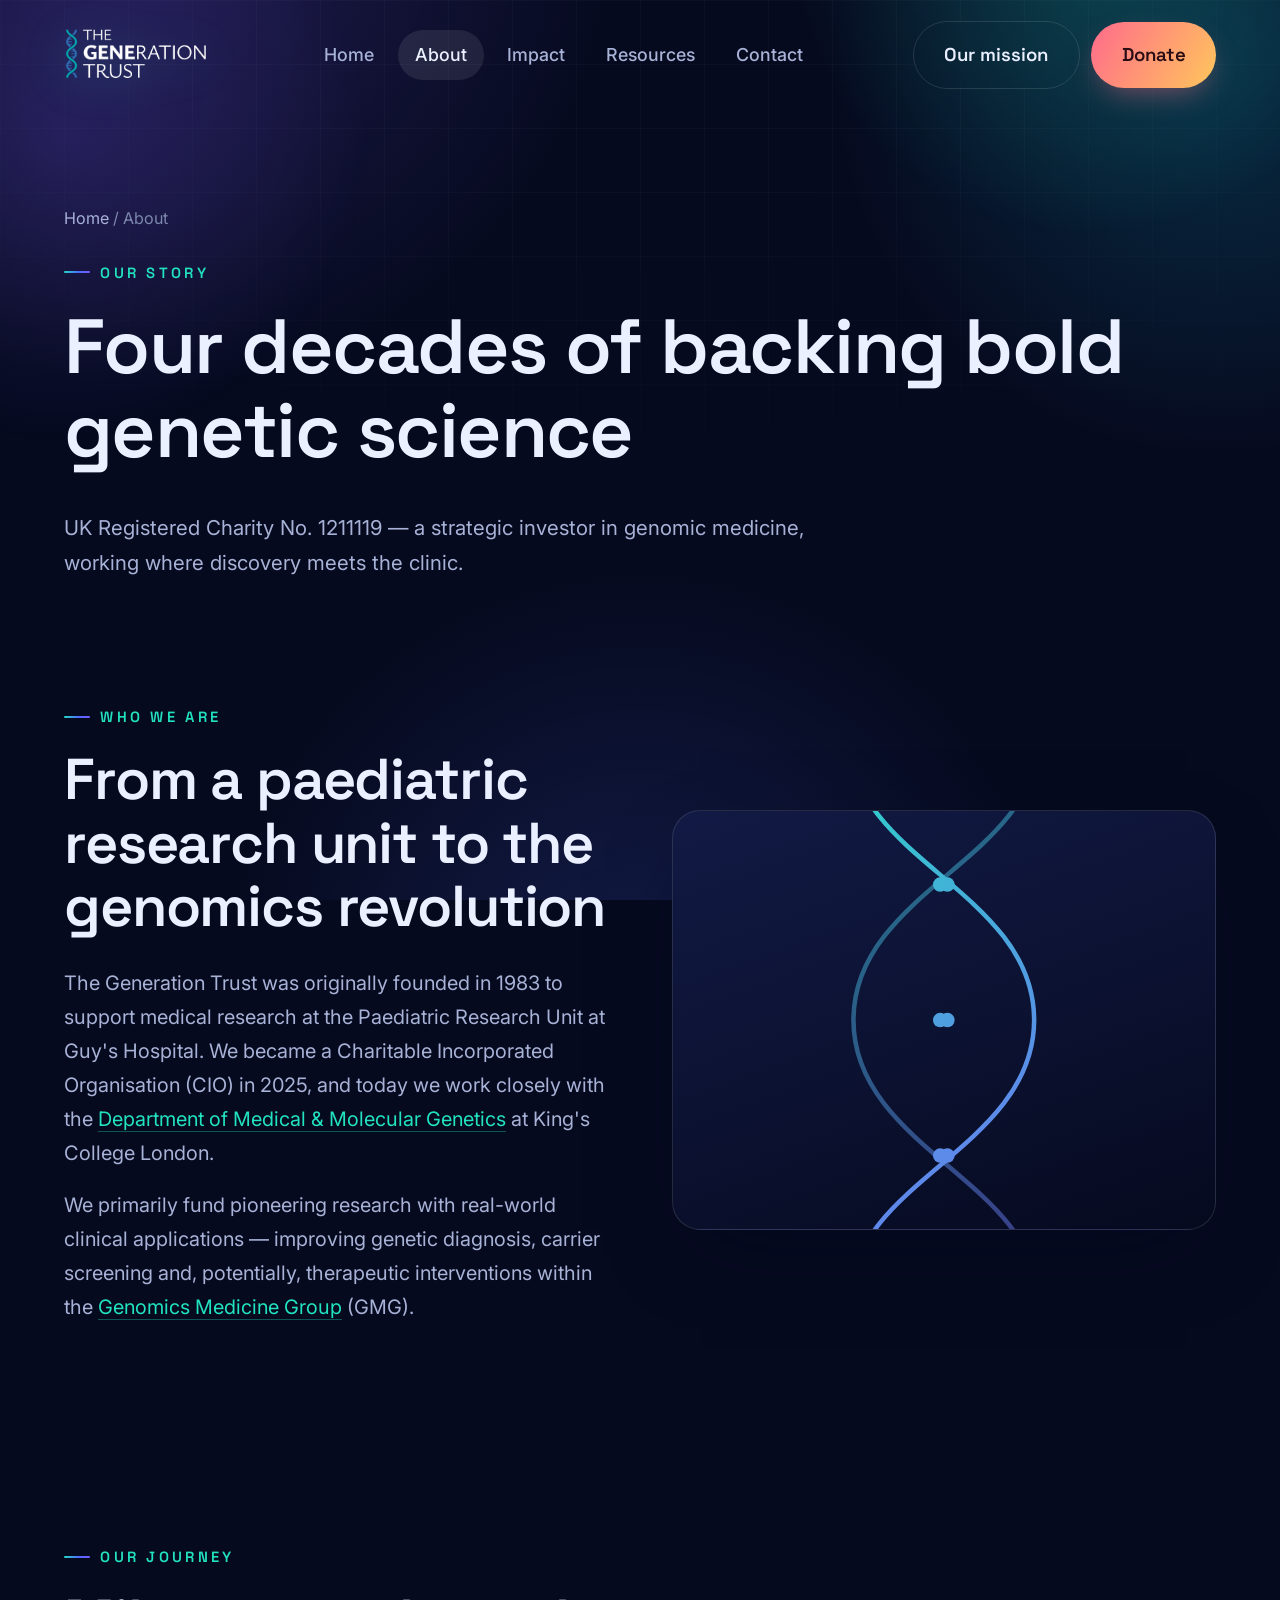
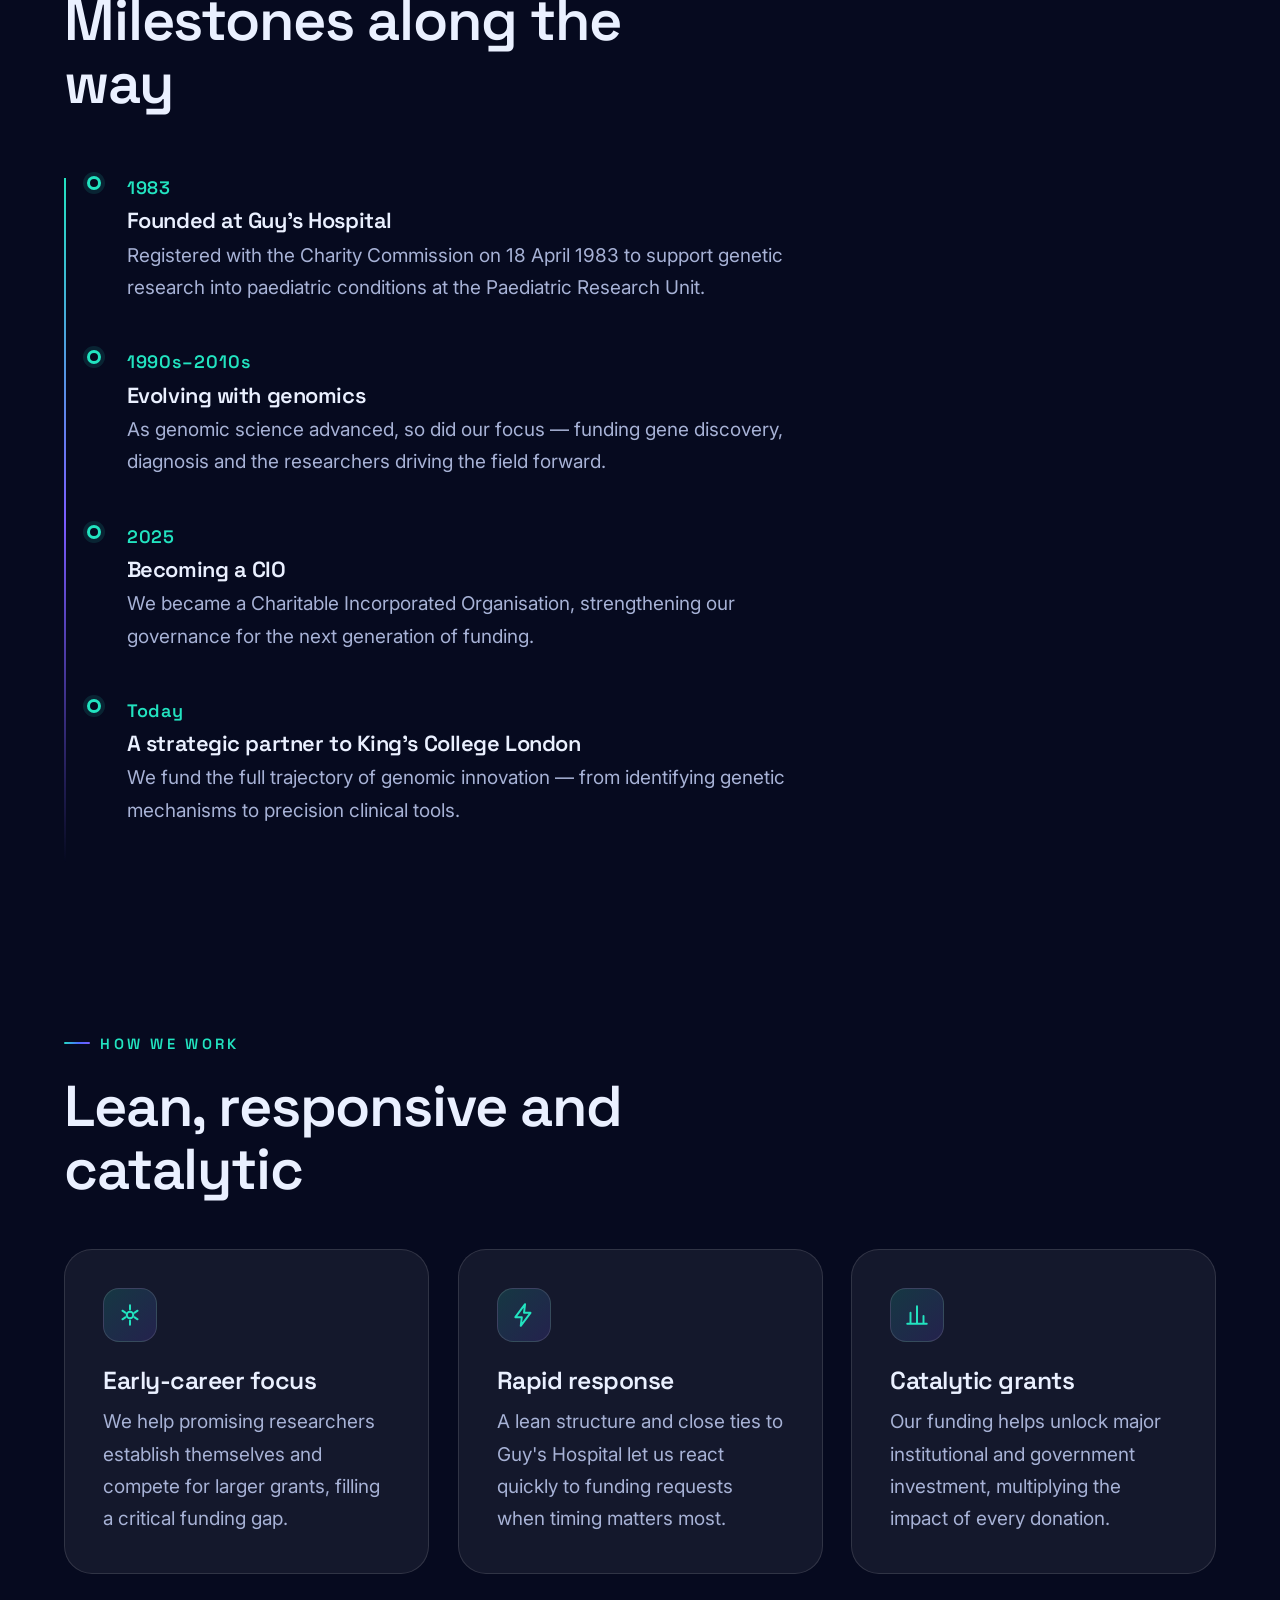
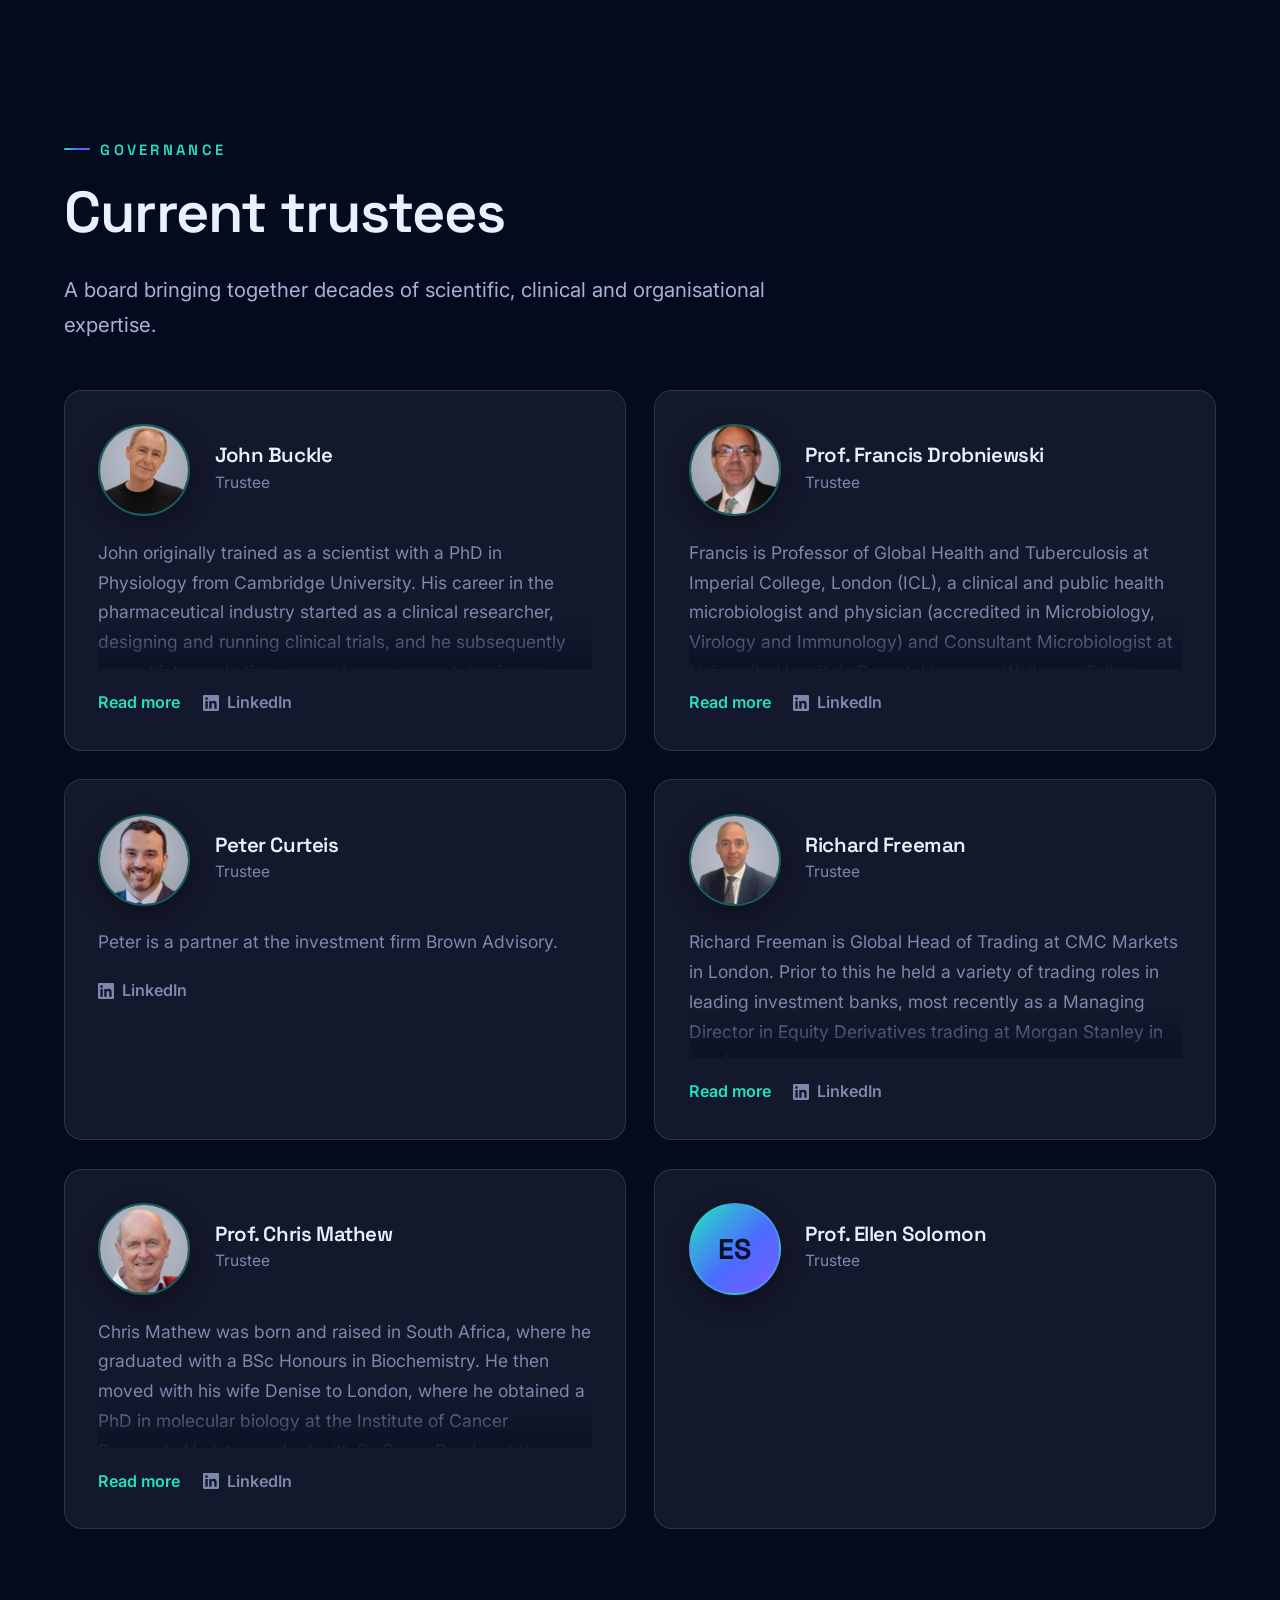
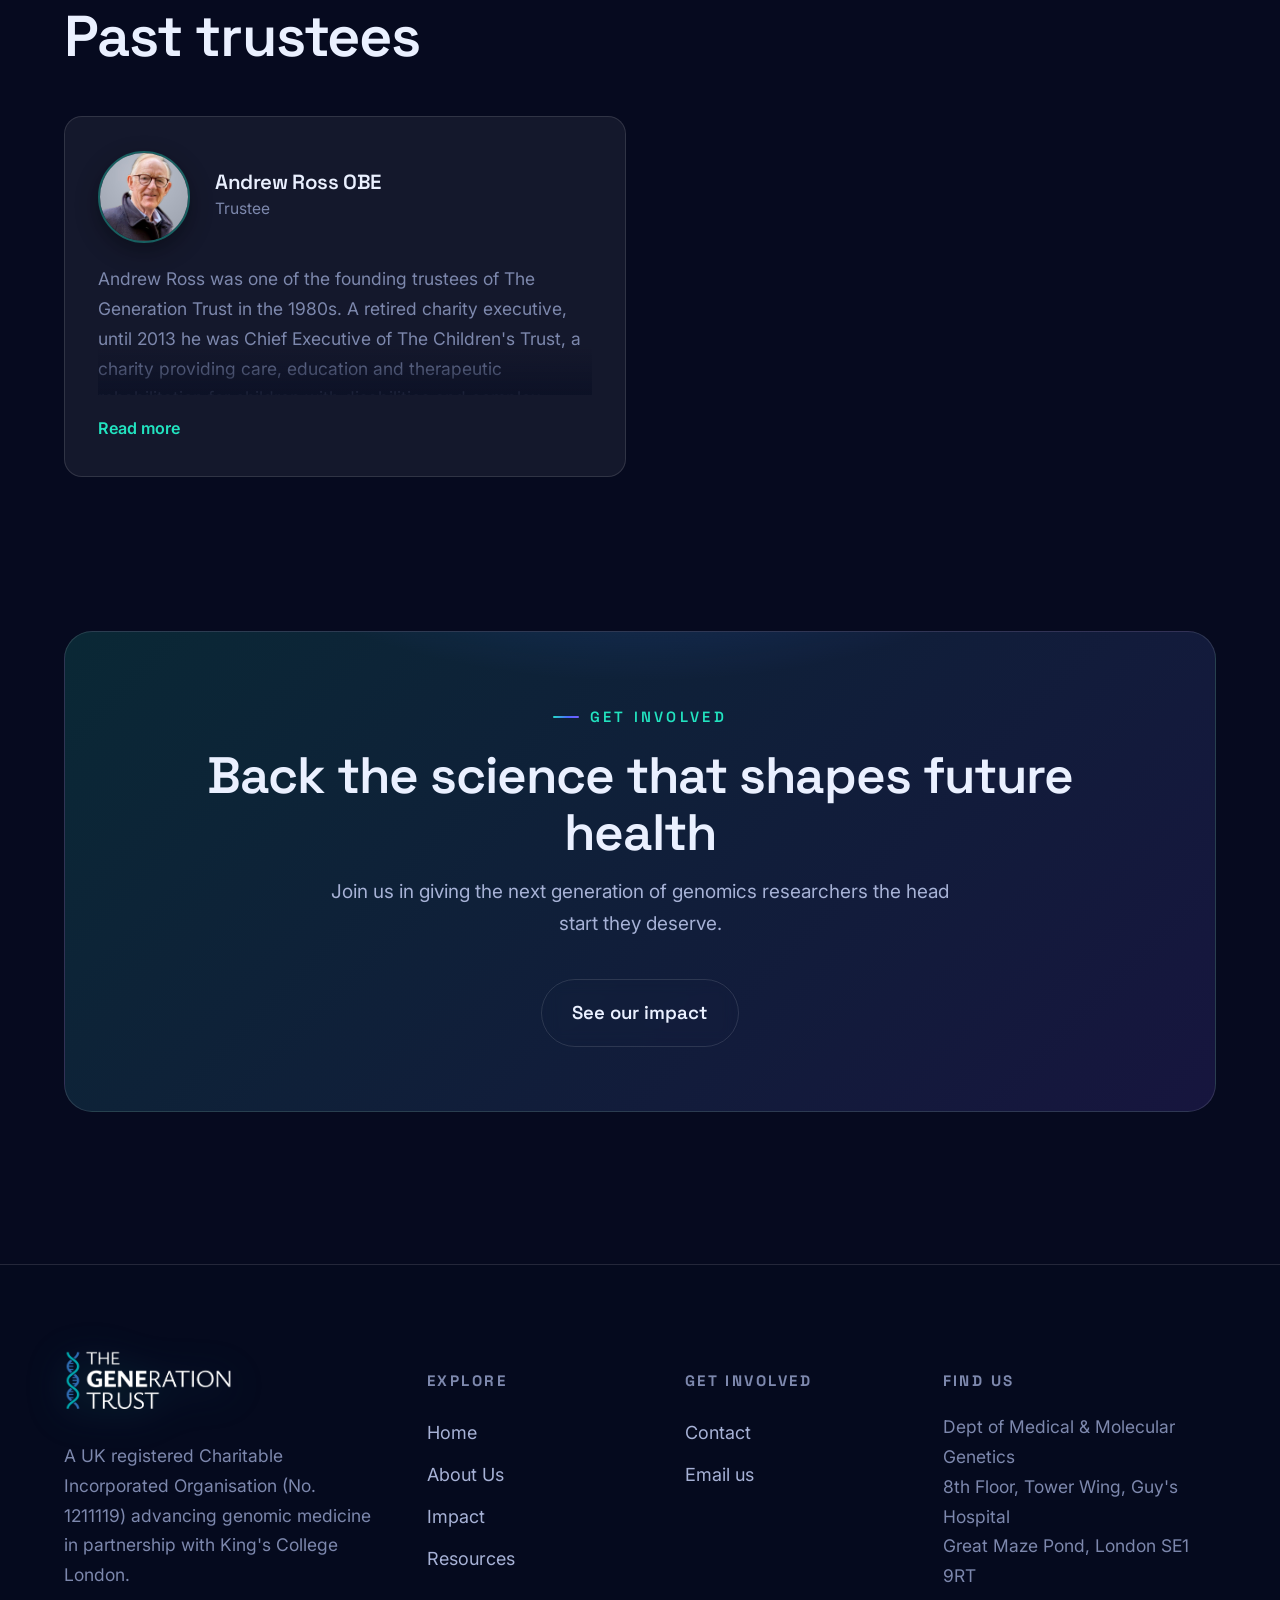
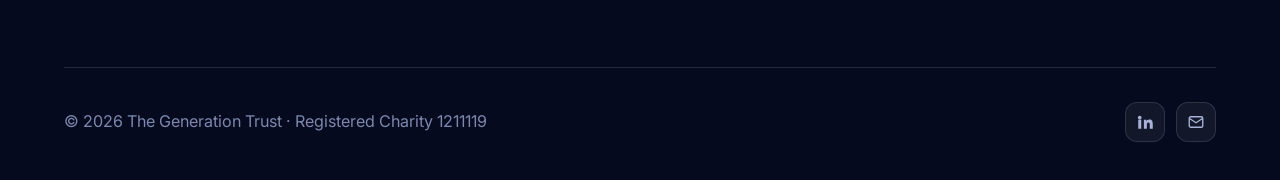
==== commit fa0640f6: "Fixed all the Linked In URLs and removed those that don't have any." ====
--- a/about.html
+++ b/about.html
@@ -181,7 +181,7 @@
             </div>
             <div class="person__actions">
               <button class="person__more" type="button" aria-expanded="false">Read more</button>
-              <a class="person__linkedin" href="#" target="_blank" rel="noopener" aria-label="John Buckle on LinkedIn">
+              <a class="person__linkedin" href="https://www.linkedin.com/in/john-buckle-a5a757/" target="_blank" rel="noopener" aria-label="John Buckle on LinkedIn">
                 <svg viewBox="0 0 24 24" aria-hidden="true"><path d="M20.45 20.45h-3.56v-5.57c0-1.33-.02-3.04-1.85-3.04-1.85 0-2.14 1.45-2.14 2.94v5.67H9.34V9h3.42v1.56h.05c.48-.9 1.64-1.85 3.37-1.85 3.6 0 4.27 2.37 4.27 5.46v6.28zM5.34 7.43a2.06 2.06 0 1 1 0-4.13 2.06 2.06 0 0 1 0 4.13zM7.12 20.45H3.55V9h3.57v11.45zM22.22 0H1.77C.79 0 0 .77 0 1.72v20.56C0 23.23.79 24 1.77 24h20.45c.98 0 1.78-.77 1.78-1.72V1.72C24 .77 23.2 0 22.22 0z"/></svg>
                 LinkedIn
               </a>
@@ -199,7 +199,7 @@
             </div>
             <div class="person__actions">
               <button class="person__more" type="button" aria-expanded="false">Read more</button>
-              <a class="person__linkedin" href="#" target="_blank" rel="noopener" aria-label="Francis Drobniewski on LinkedIn">
+              <a class="person__linkedin" href="https://www.linkedin.com/in/francis-drobniewski-05a58ab8/" target="_blank" rel="noopener" aria-label="Francis Drobniewski on LinkedIn">
                 <svg viewBox="0 0 24 24" aria-hidden="true"><path d="M20.45 20.45h-3.56v-5.57c0-1.33-.02-3.04-1.85-3.04-1.85 0-2.14 1.45-2.14 2.94v5.67H9.34V9h3.42v1.56h.05c.48-.9 1.64-1.85 3.37-1.85 3.6 0 4.27 2.37 4.27 5.46v6.28zM5.34 7.43a2.06 2.06 0 1 1 0-4.13 2.06 2.06 0 0 1 0 4.13zM7.12 20.45H3.55V9h3.57v11.45zM22.22 0H1.77C.79 0 0 .77 0 1.72v20.56C0 23.23.79 24 1.77 24h20.45c.98 0 1.78-.77 1.78-1.72V1.72C24 .77 23.2 0 22.22 0z"/></svg>
                 LinkedIn
               </a>
@@ -214,7 +214,7 @@
               <p>Peter is a partner at the investment firm Brown Advisory.</p>
             </div>
             <div class="person__actions">
-              <a class="person__linkedin" href="#" target="_blank" rel="noopener" aria-label="Peter Curteis on LinkedIn">
+              <a class="person__linkedin" href="https://www.linkedin.com/in/peter-curteis/" target="_blank" rel="noopener" aria-label="Peter Curteis on LinkedIn">
                 <svg viewBox="0 0 24 24" aria-hidden="true"><path d="M20.45 20.45h-3.56v-5.57c0-1.33-.02-3.04-1.85-3.04-1.85 0-2.14 1.45-2.14 2.94v5.67H9.34V9h3.42v1.56h.05c.48-.9 1.64-1.85 3.37-1.85 3.6 0 4.27 2.37 4.27 5.46v6.28zM5.34 7.43a2.06 2.06 0 1 1 0-4.13 2.06 2.06 0 0 1 0 4.13zM7.12 20.45H3.55V9h3.57v11.45zM22.22 0H1.77C.79 0 0 .77 0 1.72v20.56C0 23.23.79 24 1.77 24h20.45c.98 0 1.78-.77 1.78-1.72V1.72C24 .77 23.2 0 22.22 0z"/></svg>
                 LinkedIn
               </a>
@@ -231,7 +231,7 @@
             </div>
             <div class="person__actions">
               <button class="person__more" type="button" aria-expanded="false">Read more</button>
-              <a class="person__linkedin" href="#" target="_blank" rel="noopener" aria-label="Richard Freeman on LinkedIn">
+              <a class="person__linkedin" href="https://www.linkedin.com/in/richard-freeman-1539073a1/" target="_blank" rel="noopener" aria-label="Richard Freeman on LinkedIn">
                 <svg viewBox="0 0 24 24" aria-hidden="true"><path d="M20.45 20.45h-3.56v-5.57c0-1.33-.02-3.04-1.85-3.04-1.85 0-2.14 1.45-2.14 2.94v5.67H9.34V9h3.42v1.56h.05c.48-.9 1.64-1.85 3.37-1.85 3.6 0 4.27 2.37 4.27 5.46v6.28zM5.34 7.43a2.06 2.06 0 1 1 0-4.13 2.06 2.06 0 0 1 0 4.13zM7.12 20.45H3.55V9h3.57v11.45zM22.22 0H1.77C.79 0 0 .77 0 1.72v20.56C0 23.23.79 24 1.77 24h20.45c.98 0 1.78-.77 1.78-1.72V1.72C24 .77 23.2 0 22.22 0z"/></svg>
                 LinkedIn
               </a>
@@ -250,7 +250,7 @@
             </div>
             <div class="person__actions">
               <button class="person__more" type="button" aria-expanded="false">Read more</button>
-              <a class="person__linkedin" href="#" target="_blank" rel="noopener" aria-label="Chris Mathew on LinkedIn">
+              <a class="person__linkedin" href="https://www.linkedin.com/in/christopher-mathew-6b70a437/" target="_blank" rel="noopener" aria-label="Chris Mathew on LinkedIn">
                 <svg viewBox="0 0 24 24" aria-hidden="true"><path d="M20.45 20.45h-3.56v-5.57c0-1.33-.02-3.04-1.85-3.04-1.85 0-2.14 1.45-2.14 2.94v5.67H9.34V9h3.42v1.56h.05c.48-.9 1.64-1.85 3.37-1.85 3.6 0 4.27 2.37 4.27 5.46v6.28zM5.34 7.43a2.06 2.06 0 1 1 0-4.13 2.06 2.06 0 0 1 0 4.13zM7.12 20.45H3.55V9h3.57v11.45zM22.22 0H1.77C.79 0 0 .77 0 1.72v20.56C0 23.23.79 24 1.77 24h20.45c.98 0 1.78-.77 1.78-1.72V1.72C24 .77 23.2 0 22.22 0z"/></svg>
                 LinkedIn
               </a>
@@ -263,12 +263,6 @@
             <span class="person__role">Trustee</span>
             <div class="person__bio">
               <!-- <p>Biography coming soon.</p> -->
-            </div>
-            <div class="person__actions">
-              <a class="person__linkedin" href="#" target="_blank" rel="noopener" aria-label="Ellen Solomon on LinkedIn">
-                <svg viewBox="0 0 24 24" aria-hidden="true"><path d="M20.45 20.45h-3.56v-5.57c0-1.33-.02-3.04-1.85-3.04-1.85 0-2.14 1.45-2.14 2.94v5.67H9.34V9h3.42v1.56h.05c.48-.9 1.64-1.85 3.37-1.85 3.6 0 4.27 2.37 4.27 5.46v6.28zM5.34 7.43a2.06 2.06 0 1 1 0-4.13 2.06 2.06 0 0 1 0 4.13zM7.12 20.45H3.55V9h3.57v11.45zM22.22 0H1.77C.79 0 0 .77 0 1.72v20.56C0 23.23.79 24 1.77 24h20.45c.98 0 1.78-.77 1.78-1.72V1.72C24 .77 23.2 0 22.22 0z"/></svg>
-                LinkedIn
-              </a>
             </div>
           </article>
         </div>
@@ -296,10 +290,6 @@
             </div>
             <div class="person__actions">
               <button class="person__more" type="button" aria-expanded="false">Read more</button>
-              <a class="person__linkedin" href="#" target="_blank" rel="noopener" aria-label="Andrew Ross on LinkedIn">
-                <svg viewBox="0 0 24 24" aria-hidden="true"><path d="M20.45 20.45h-3.56v-5.57c0-1.33-.02-3.04-1.85-3.04-1.85 0-2.14 1.45-2.14 2.94v5.67H9.34V9h3.42v1.56h.05c.48-.9 1.64-1.85 3.37-1.85 3.6 0 4.27 2.37 4.27 5.46v6.28zM5.34 7.43a2.06 2.06 0 1 1 0-4.13 2.06 2.06 0 0 1 0 4.13zM7.12 20.45H3.55V9h3.57v11.45zM22.22 0H1.77C.79 0 0 .77 0 1.72v20.56C0 23.23.79 24 1.77 24h20.45c.98 0 1.78-.77 1.78-1.72V1.72C24 .77 23.2 0 22.22 0z"/></svg>
-                LinkedIn
-              </a>
             </div>
           </article>
 
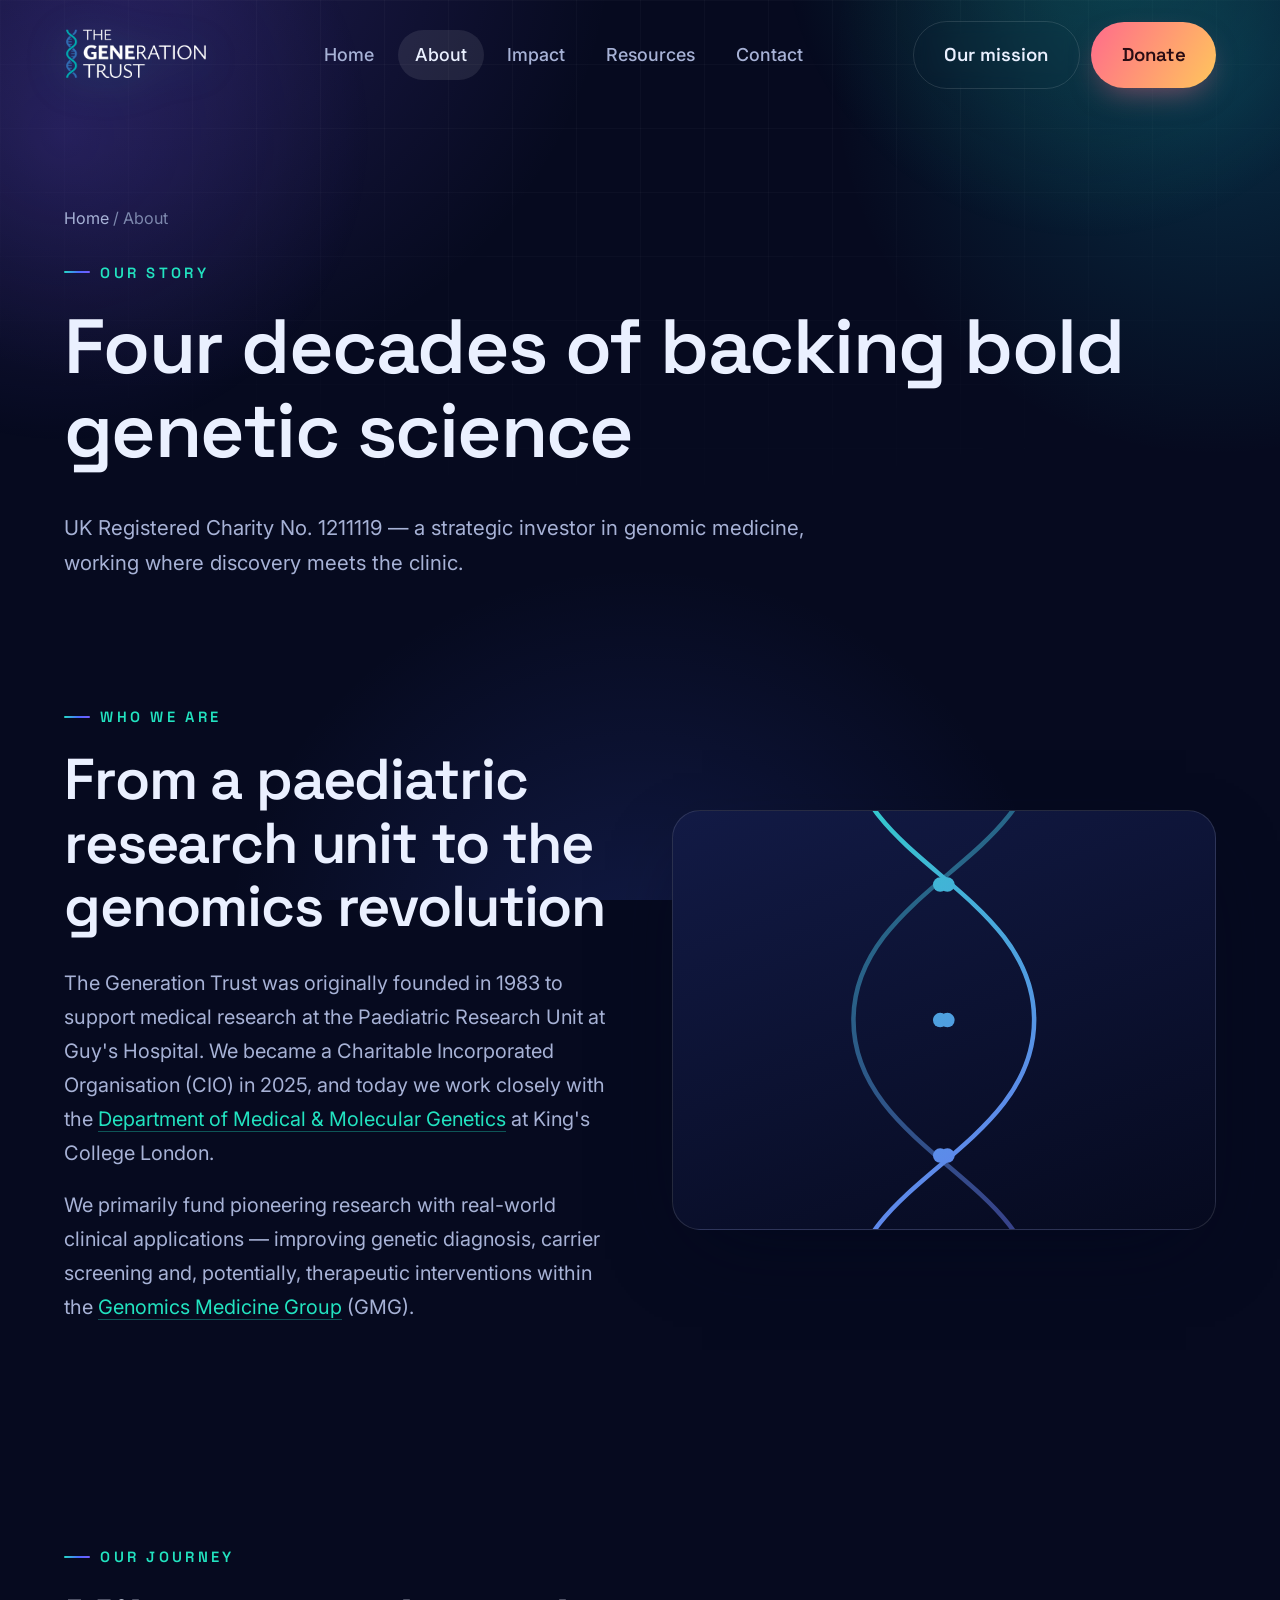
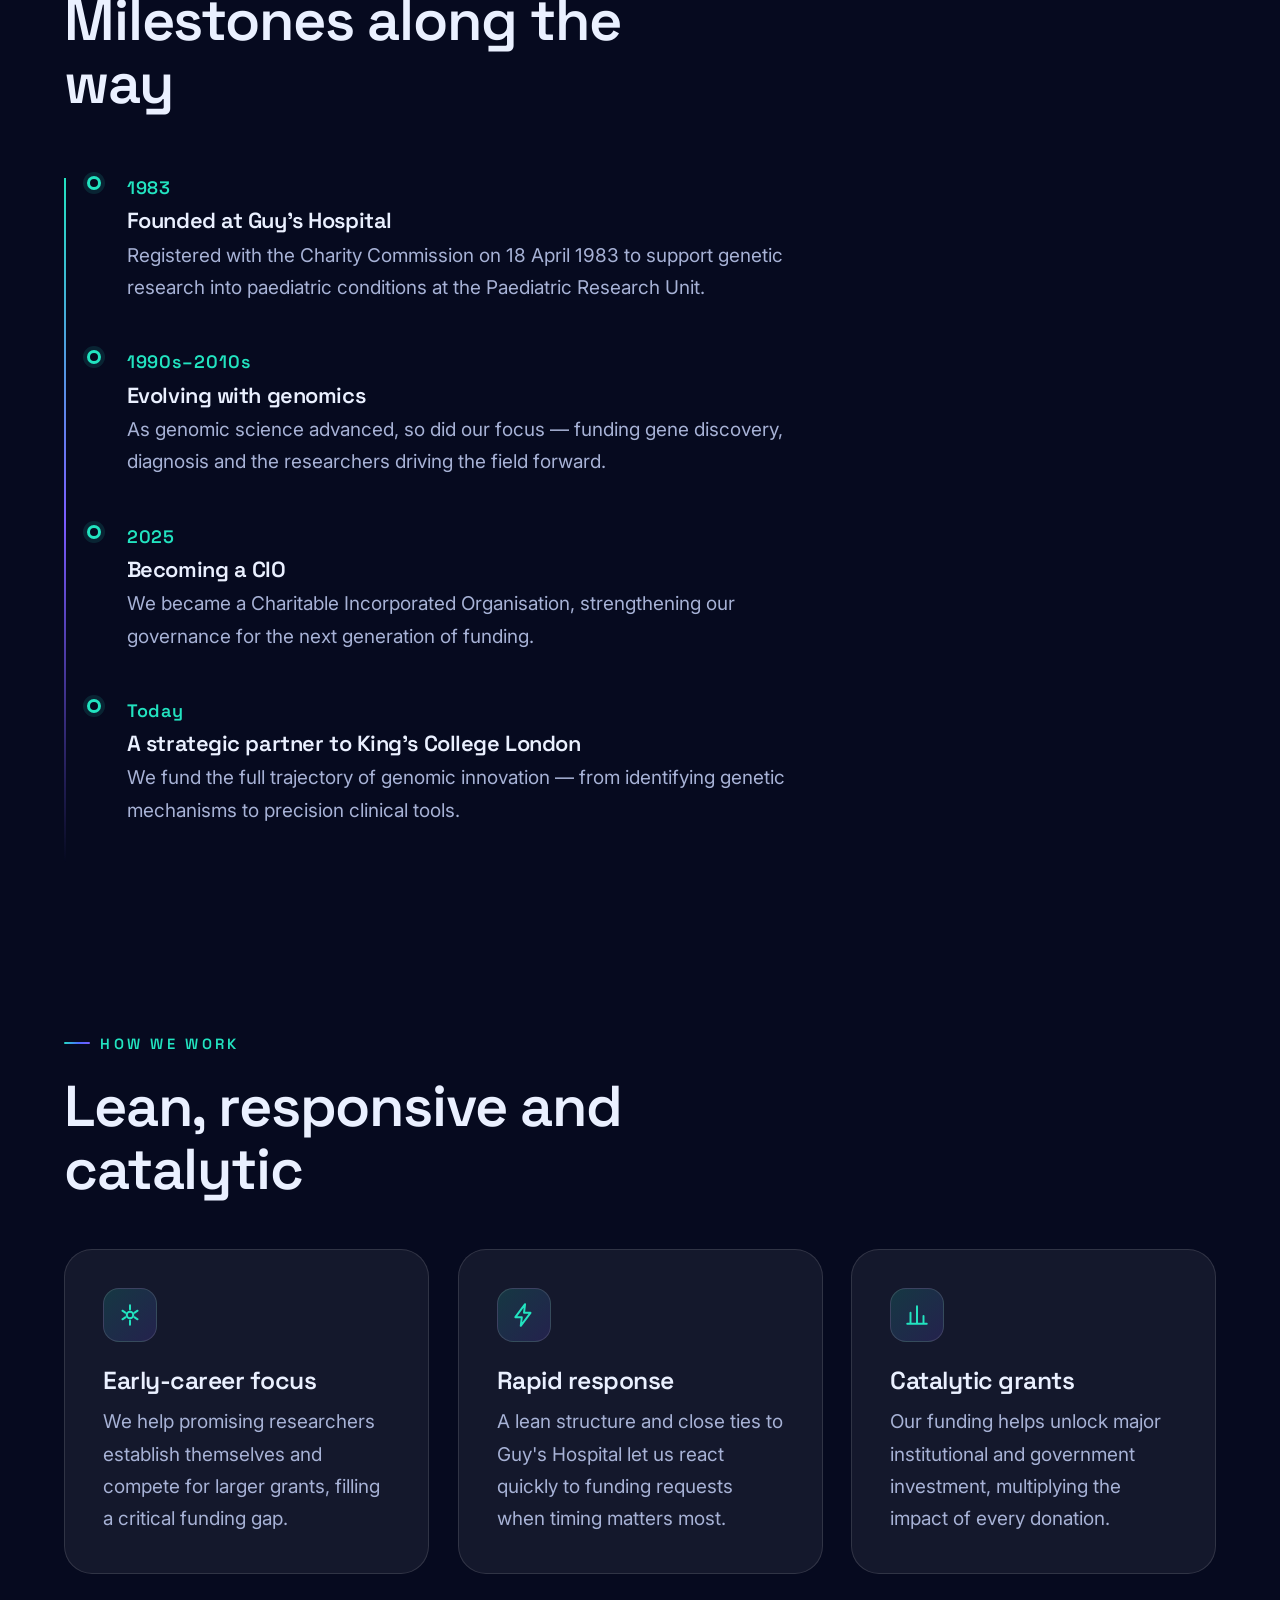
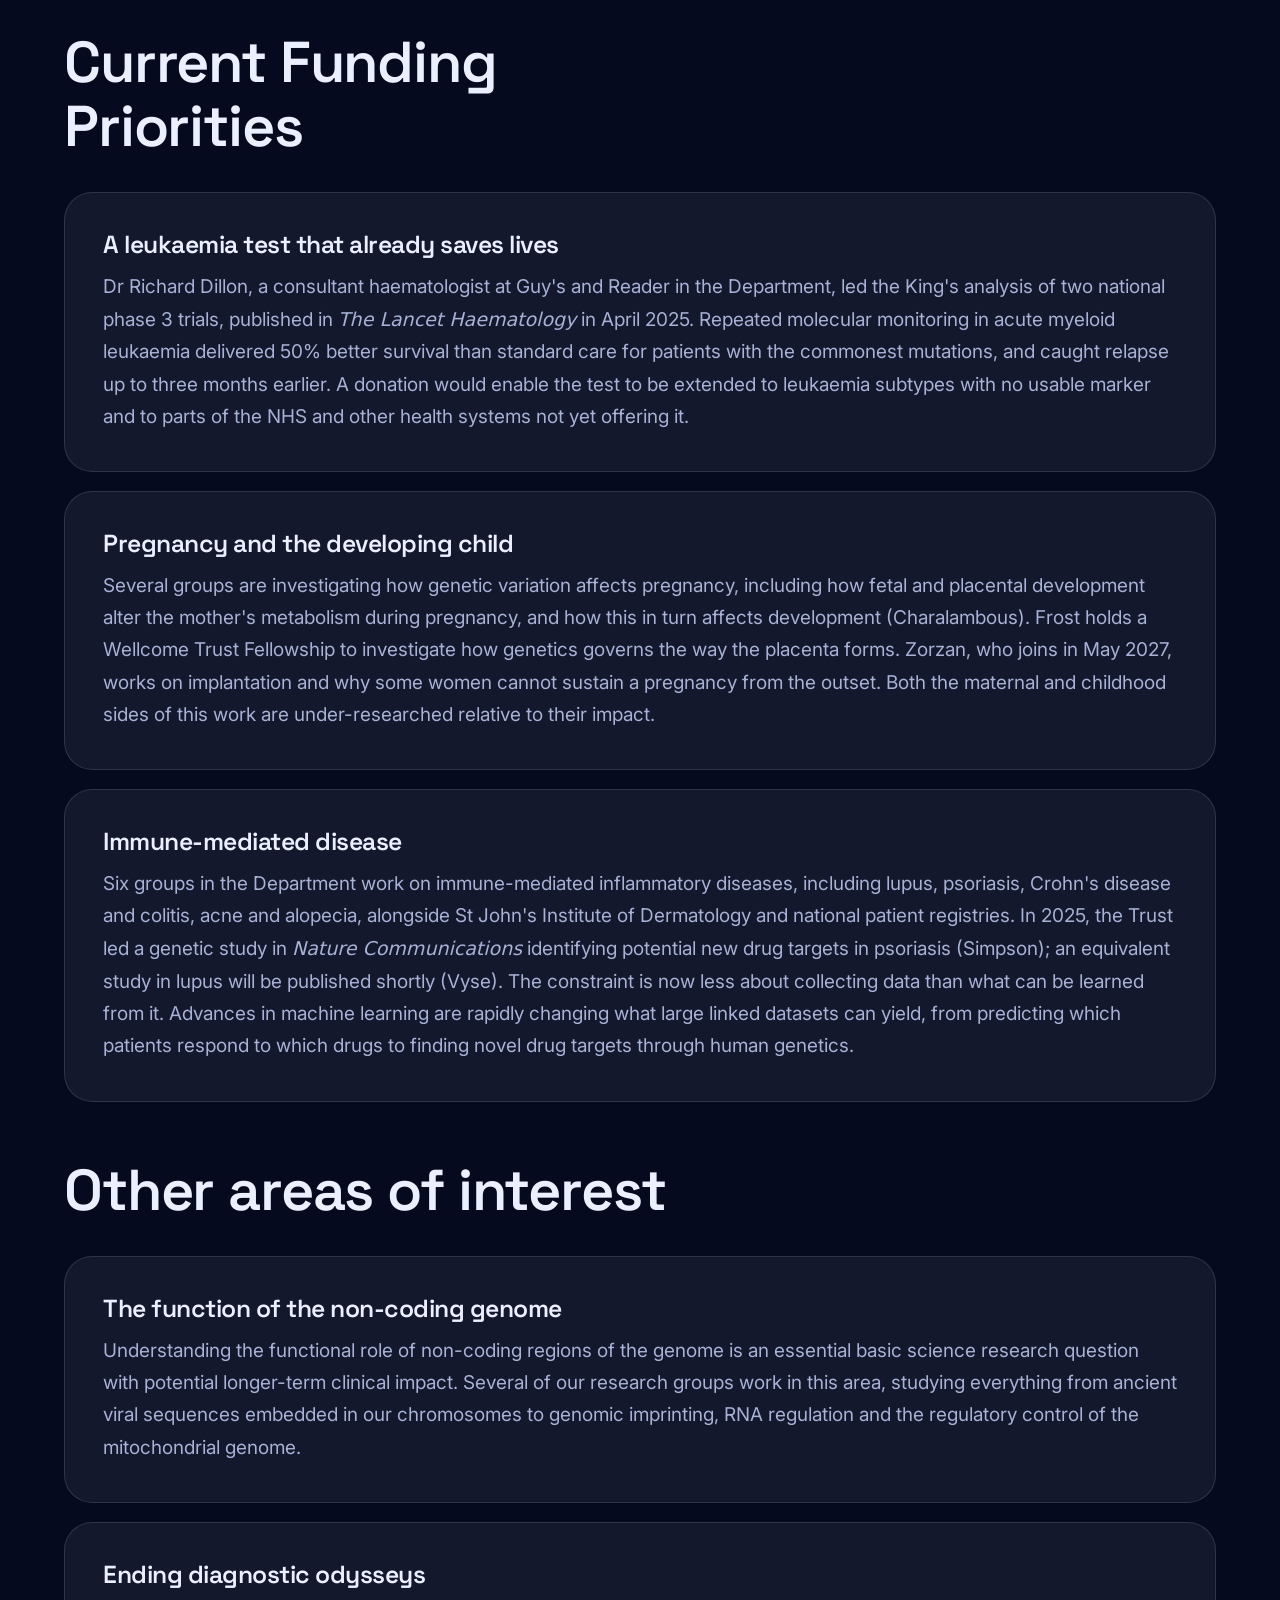
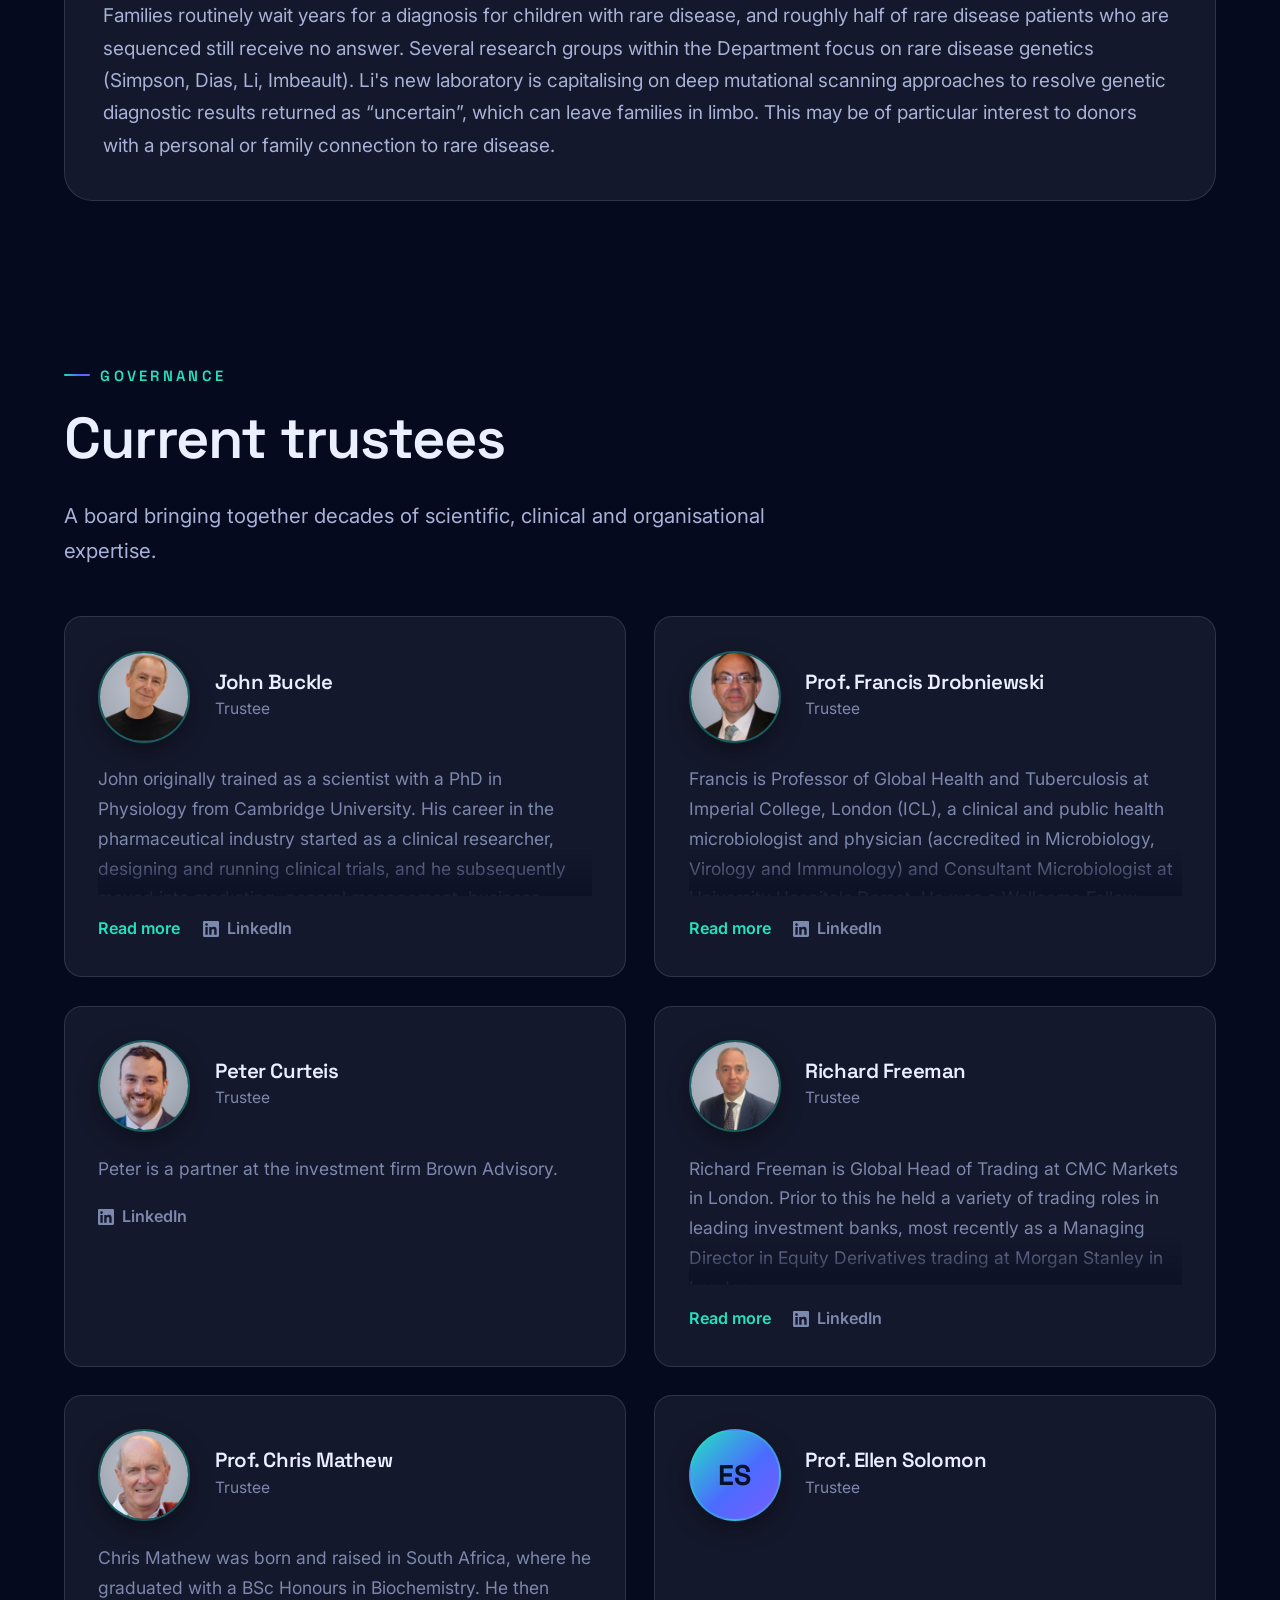
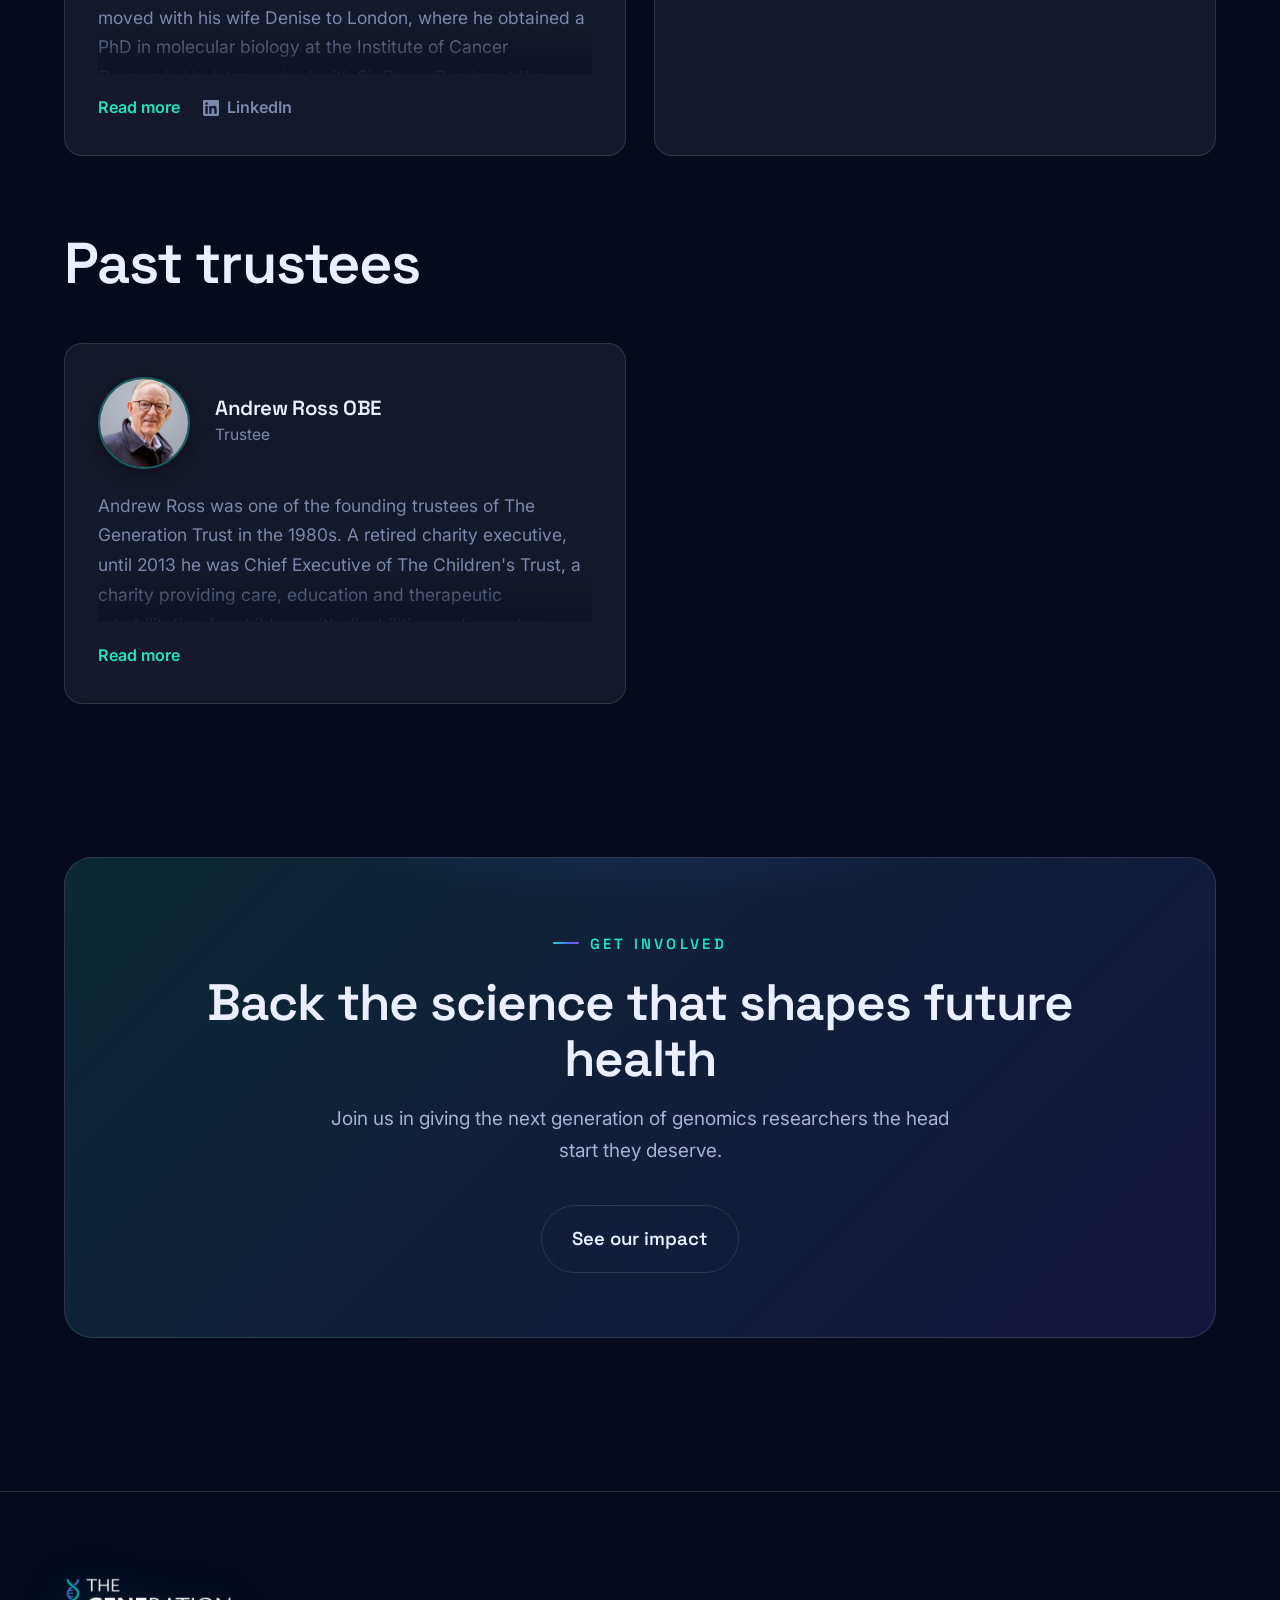
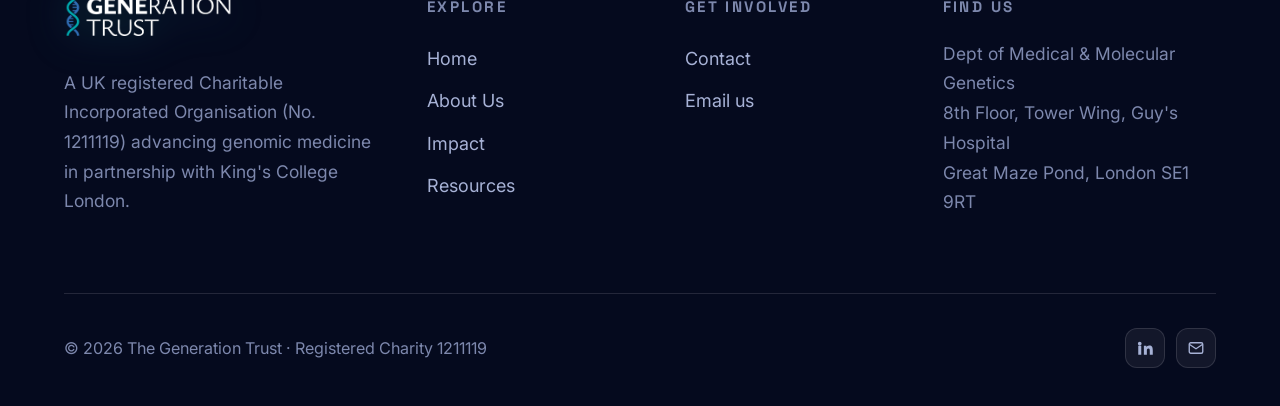
==== commit b6c9feec: "Added in research priorities" ====
--- a/about.html
+++ b/about.html
@@ -154,6 +154,36 @@
             <p>Our funding helps unlock major institutional and government investment, multiplying the impact of every donation.</p>
           </article>
         </div>
+        <div data-reveal style="margin-top:3rem">
+          <h2 class="section-title">Current Funding Priorities</h2>
+        </div>
+        <div style="display:grid;gap:1rem;margin-top:1.8rem">
+          <article class="card" data-reveal data-reveal-delay="1">
+            <h3>A leukaemia test that already saves lives</h3>
+            <p>Dr Richard Dillon, a consultant haematologist at Guy's and Reader in the Department, led the King's analysis of two national phase 3 trials, published in <em>The Lancet Haematology</em> in April 2025. Repeated molecular monitoring in acute myeloid leukaemia delivered 50% better survival than standard care for patients with the commonest mutations, and caught relapse up to three months earlier. A donation would enable the test to be extended to leukaemia subtypes with no usable marker and to parts of the NHS and other health systems not yet offering it.</p>
+          </article>
+          <article class="card" data-reveal data-reveal-delay="2">
+            <h3>Pregnancy and the developing child</h3>
+            <p>Several groups are investigating how genetic variation affects pregnancy, including how fetal and placental development alter the mother's metabolism during pregnancy, and how this in turn affects development (Charalambous). Frost holds a Wellcome Trust Fellowship to investigate how genetics governs the way the placenta forms. Zorzan, who joins in May 2027, works on implantation and why some women cannot sustain a pregnancy from the outset. Both the maternal and childhood sides of this work are under-researched relative to their impact.</p>
+          </article>
+          <article class="card" data-reveal data-reveal-delay="3">
+            <h3>Immune-mediated disease</h3>
+            <p>Six groups in the Department work on immune-mediated inflammatory diseases, including lupus, psoriasis, Crohn's disease and colitis, acne and alopecia, alongside St John's Institute of Dermatology and national patient registries. In 2025, the Trust led a genetic study in <em>Nature Communications</em> identifying potential new drug targets in psoriasis (Simpson); an equivalent study in lupus will be published shortly (Vyse). The constraint is now less about collecting data than what can be learned from it. Advances in machine learning are rapidly changing what large linked datasets can yield, from predicting which patients respond to which drugs to finding novel drug targets through human genetics.</p>
+          </article>
+        </div>
+        <div data-reveal style="margin-top:3rem">
+          <h2 class="section-title">Other areas of interest</h2>
+        </div>
+        <div style="display:grid;gap:1rem;margin-top:1.8rem">
+          <article class="card" data-reveal data-reveal-delay="1">
+            <h3>The function of the non-coding genome</h3>
+            <p>Understanding the functional role of non-coding regions of the genome is an essential basic science research question with potential longer-term clinical impact. Several of our research groups work in this area, studying everything from ancient viral sequences embedded in our chromosomes to genomic imprinting, RNA regulation and the regulatory control of the mitochondrial genome.</p>
+          </article>
+          <article class="card" data-reveal data-reveal-delay="2">
+            <h3>Ending diagnostic odysseys</h3>
+            <p>Families routinely wait years for a diagnosis for children with rare disease, and roughly half of rare disease patients who are sequenced still receive no answer. Several research groups within the Department focus on rare disease genetics (Simpson, Dias, Li, Imbeault). Li's new laboratory is capitalising on deep mutational scanning approaches to resolve genetic diagnostic results returned as “uncertain”, which can leave families in limbo. This may be of particular interest to donors with a personal or family connection to rare disease.</p>
+          </article>
+        </div>
       </div>
     </section>
 
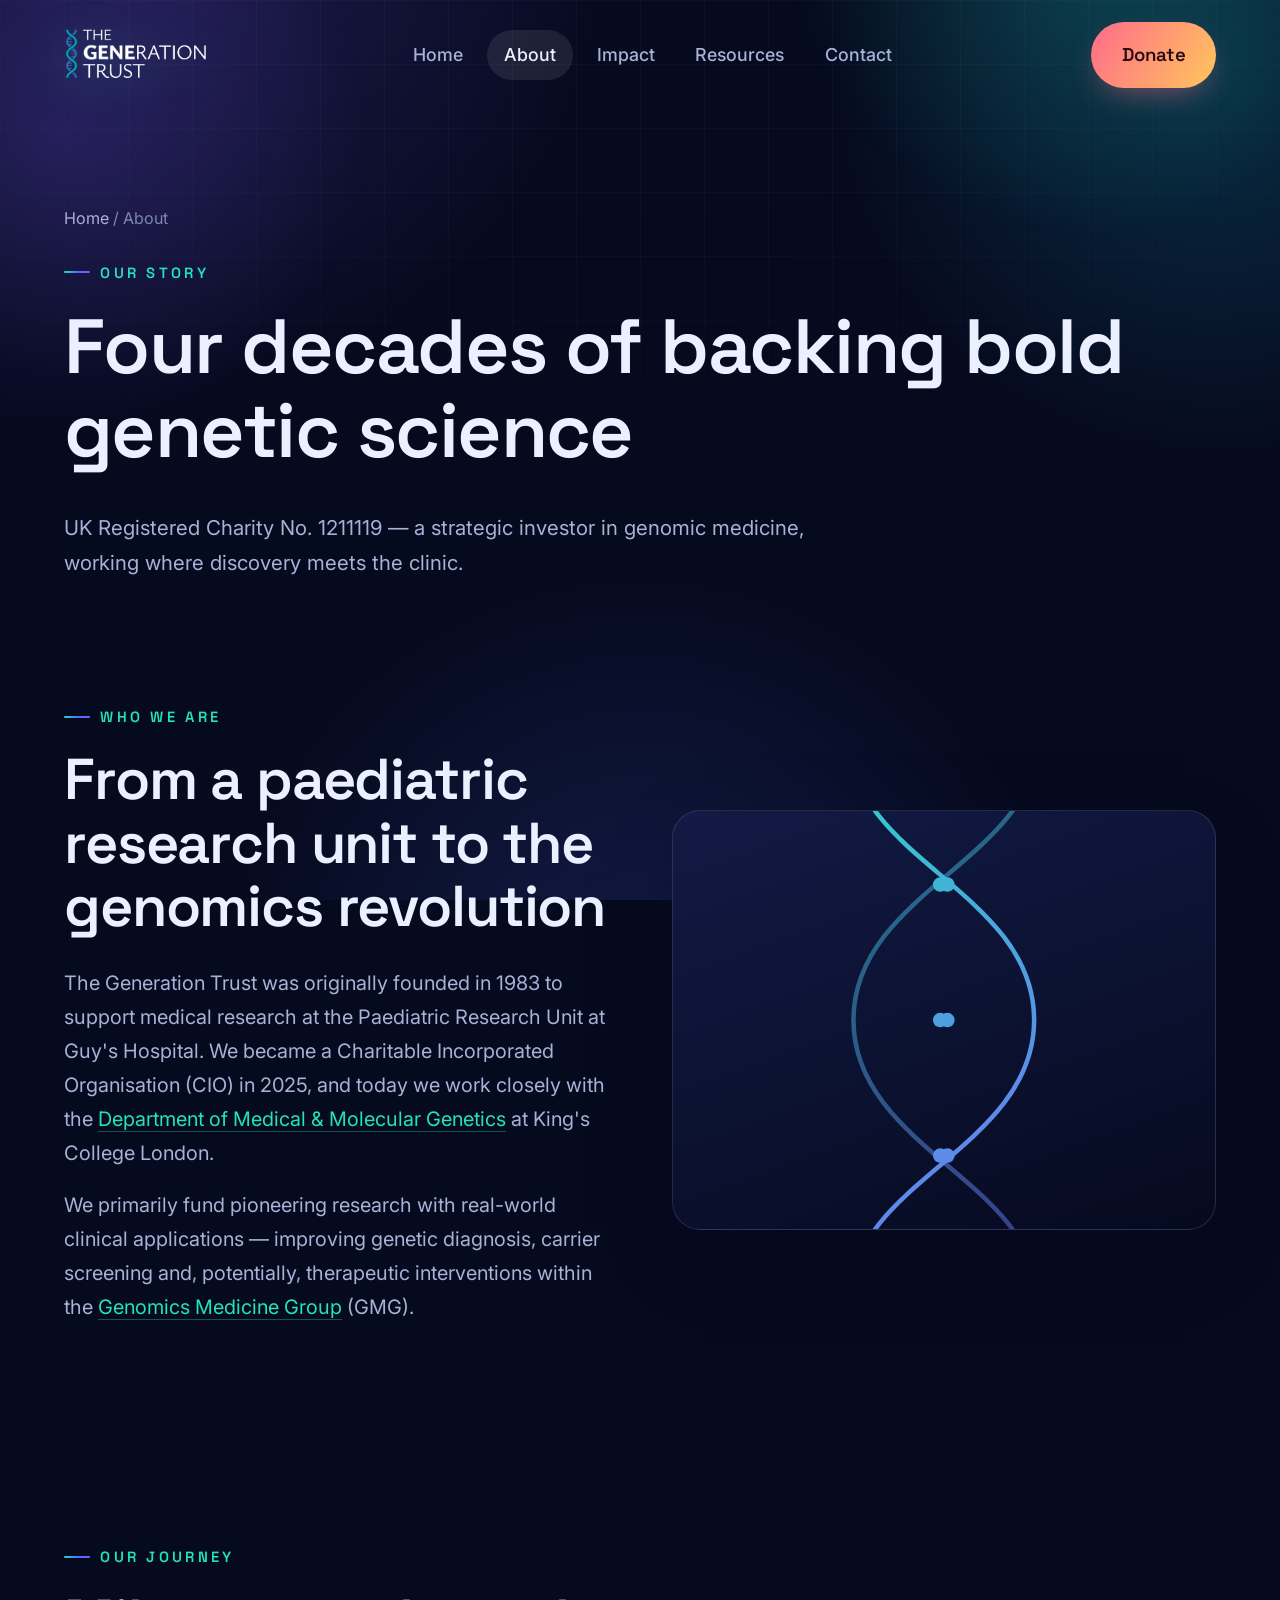
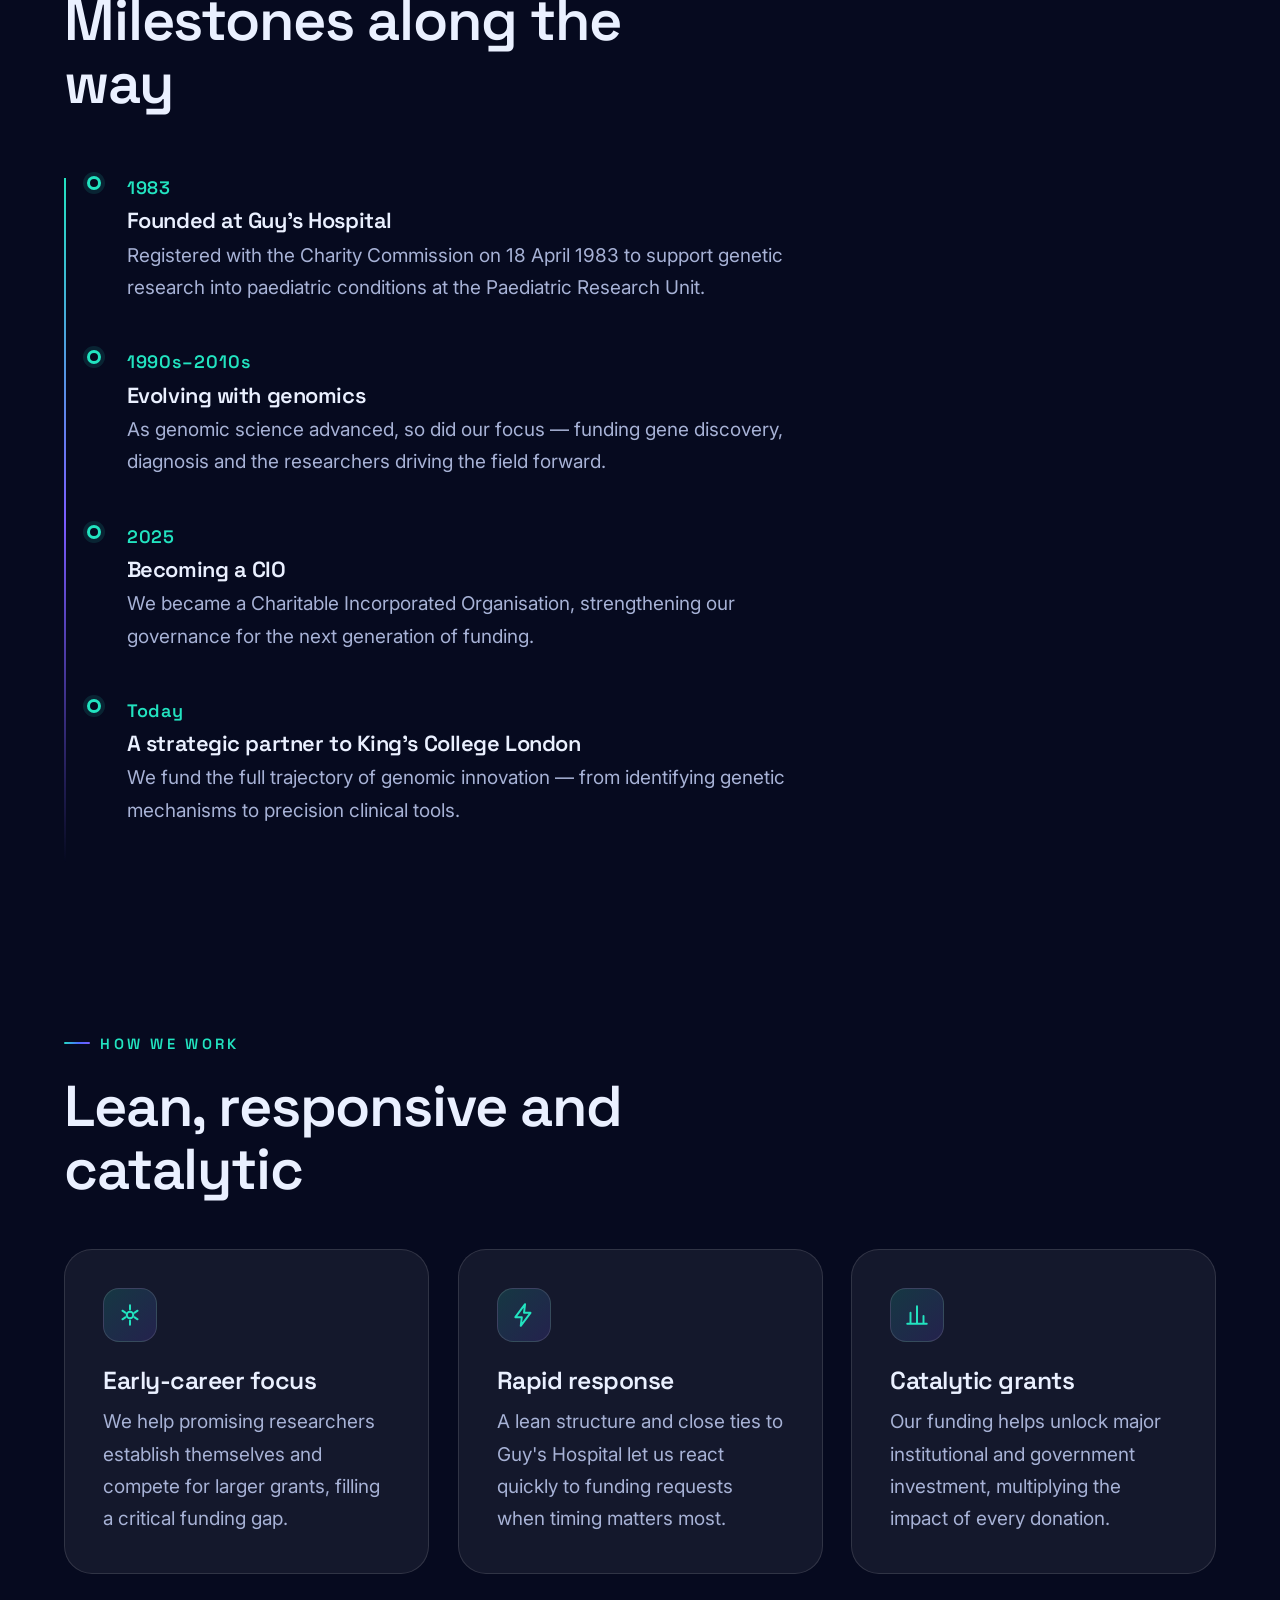
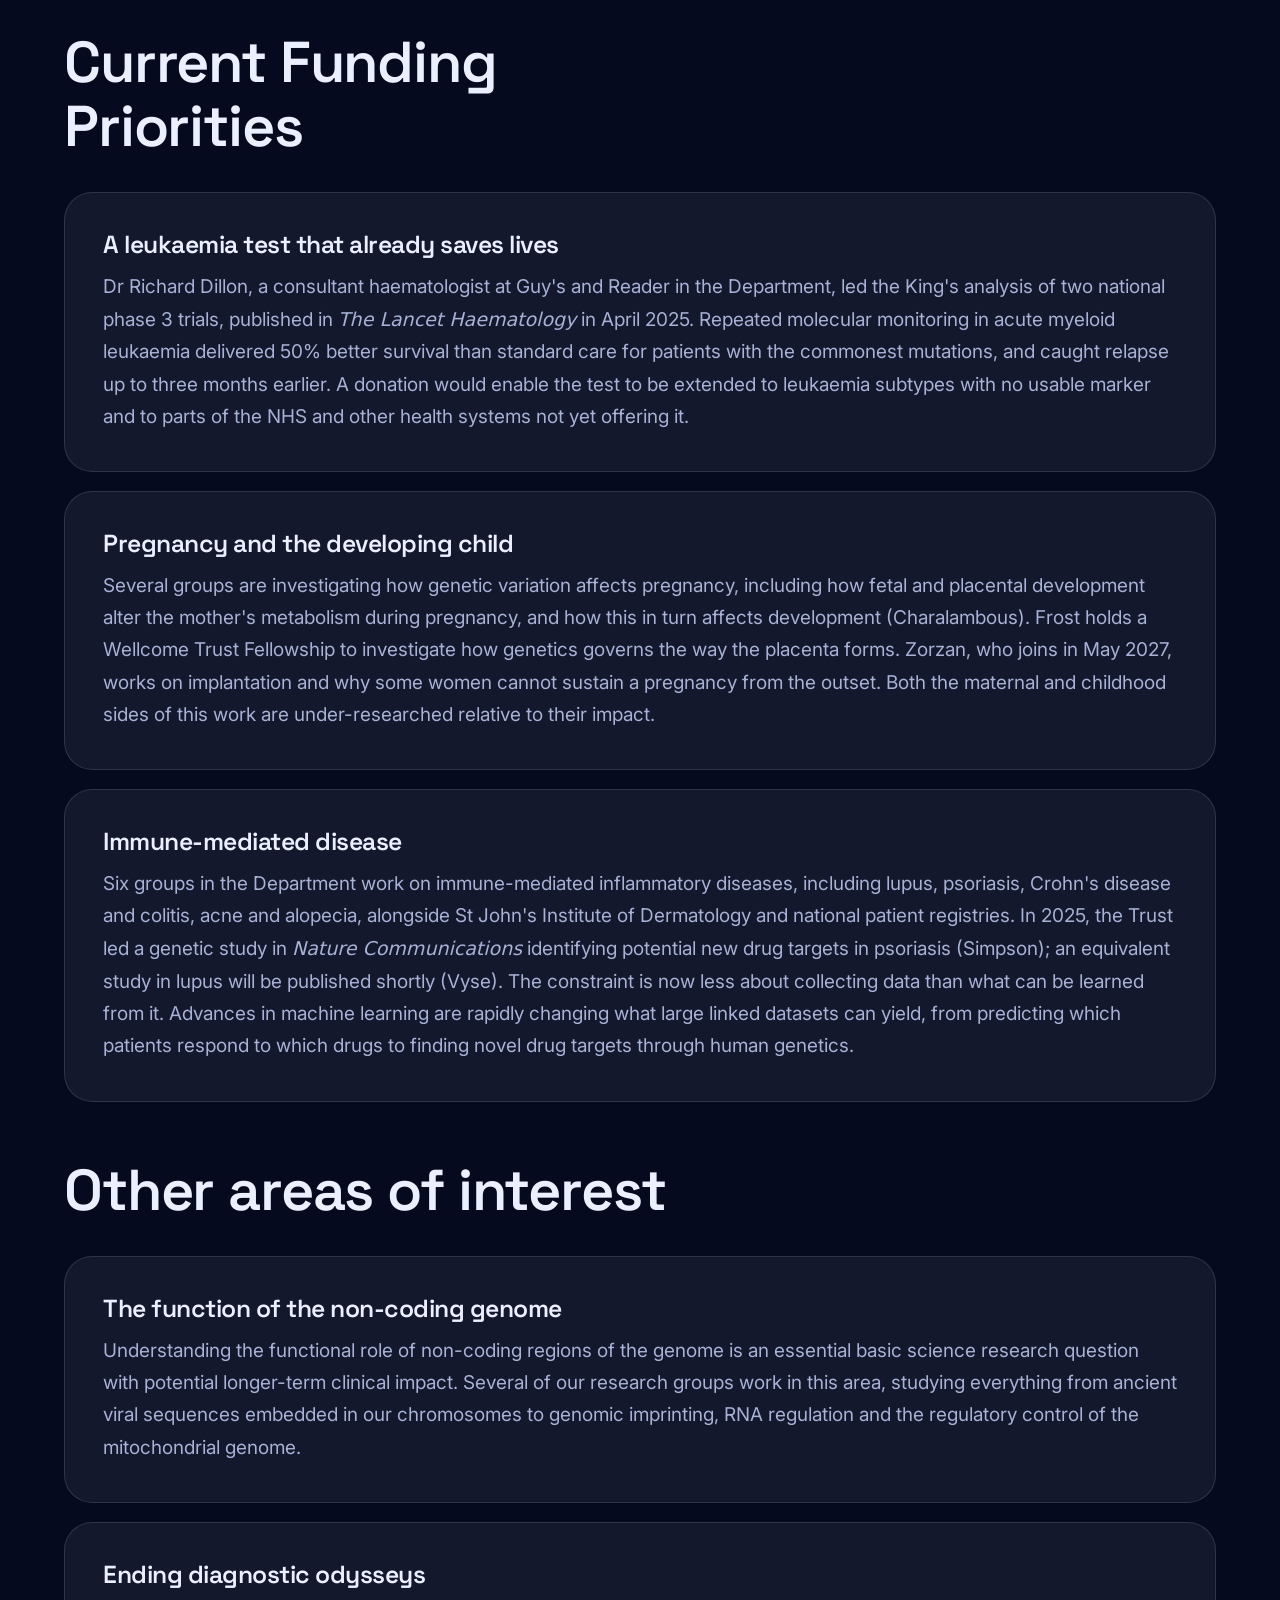
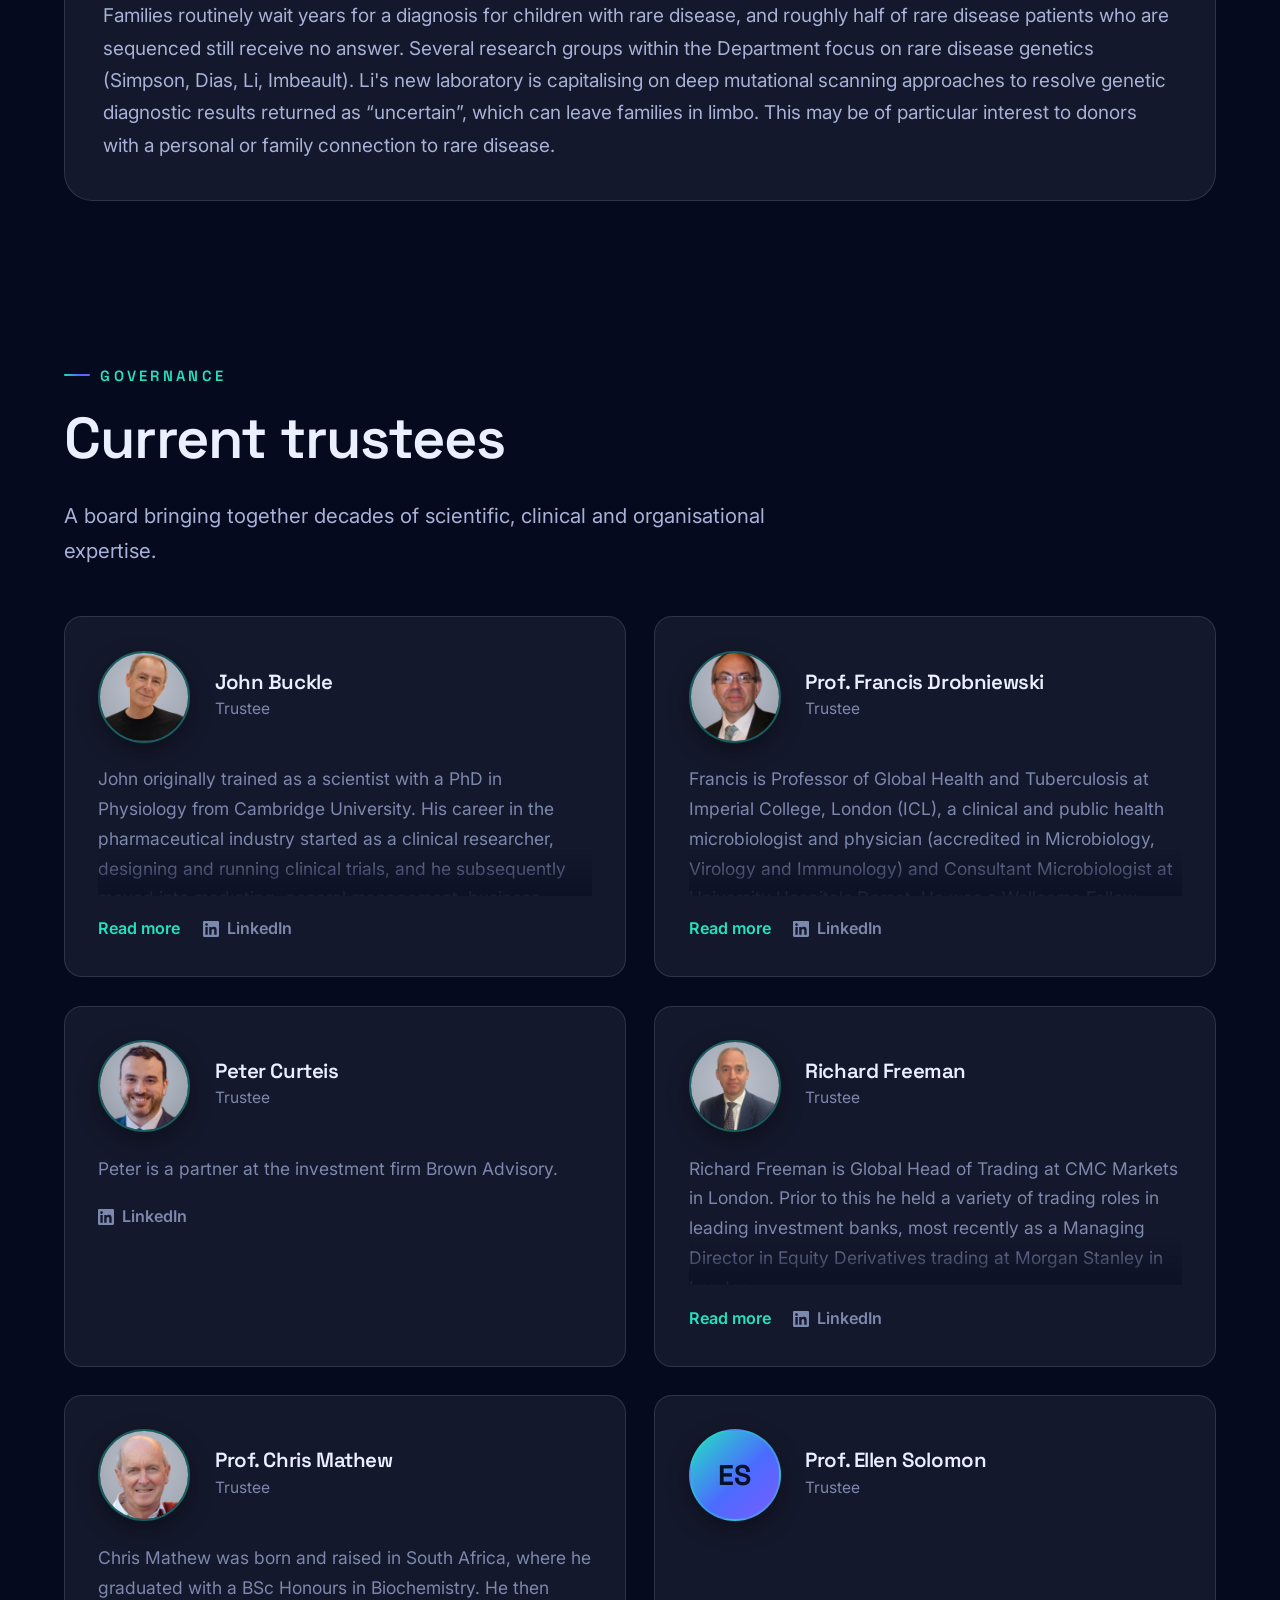
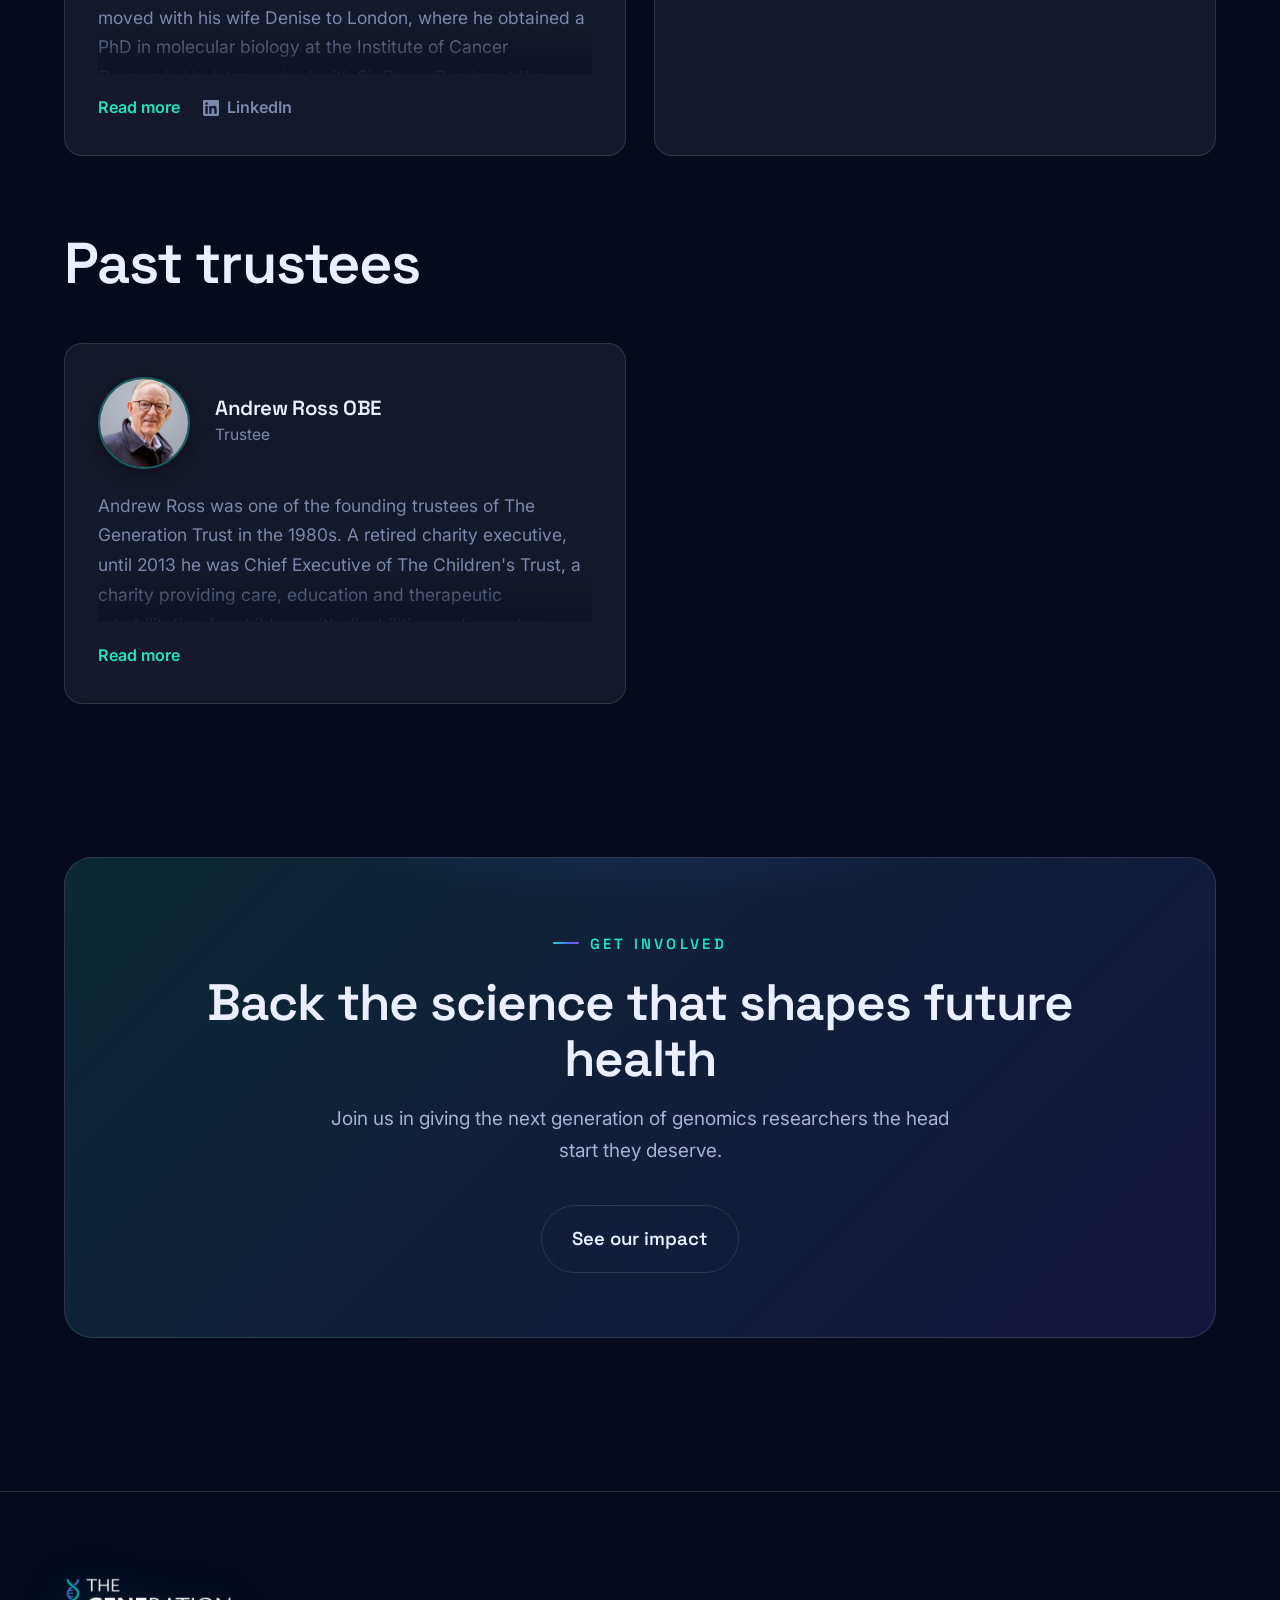
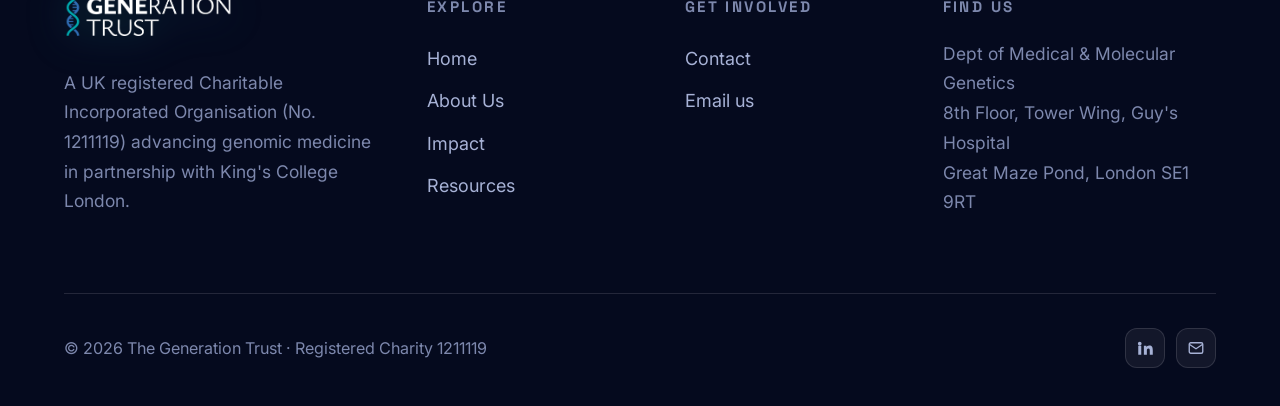
==== commit 917688a6: "Remove "Our mission" button from navigation across multiple pages" ====
--- a/about.html
+++ b/about.html
@@ -29,7 +29,6 @@
         <a href="contact.html">Contact</a>
       </nav>
       <div class="nav-cta">
-        <a href="about.html" class="btn btn--ghost">Our mission</a>
         <a class="btn btn--warm" data-jg-donate-button data-linkId="7vqxyhbx3l" data-marketCode="GB" data-linkType="givingCheckout">Donate</a>
         <button class="nav-toggle" aria-label="Toggle menu" aria-expanded="false"><span></span></button>
       </div>
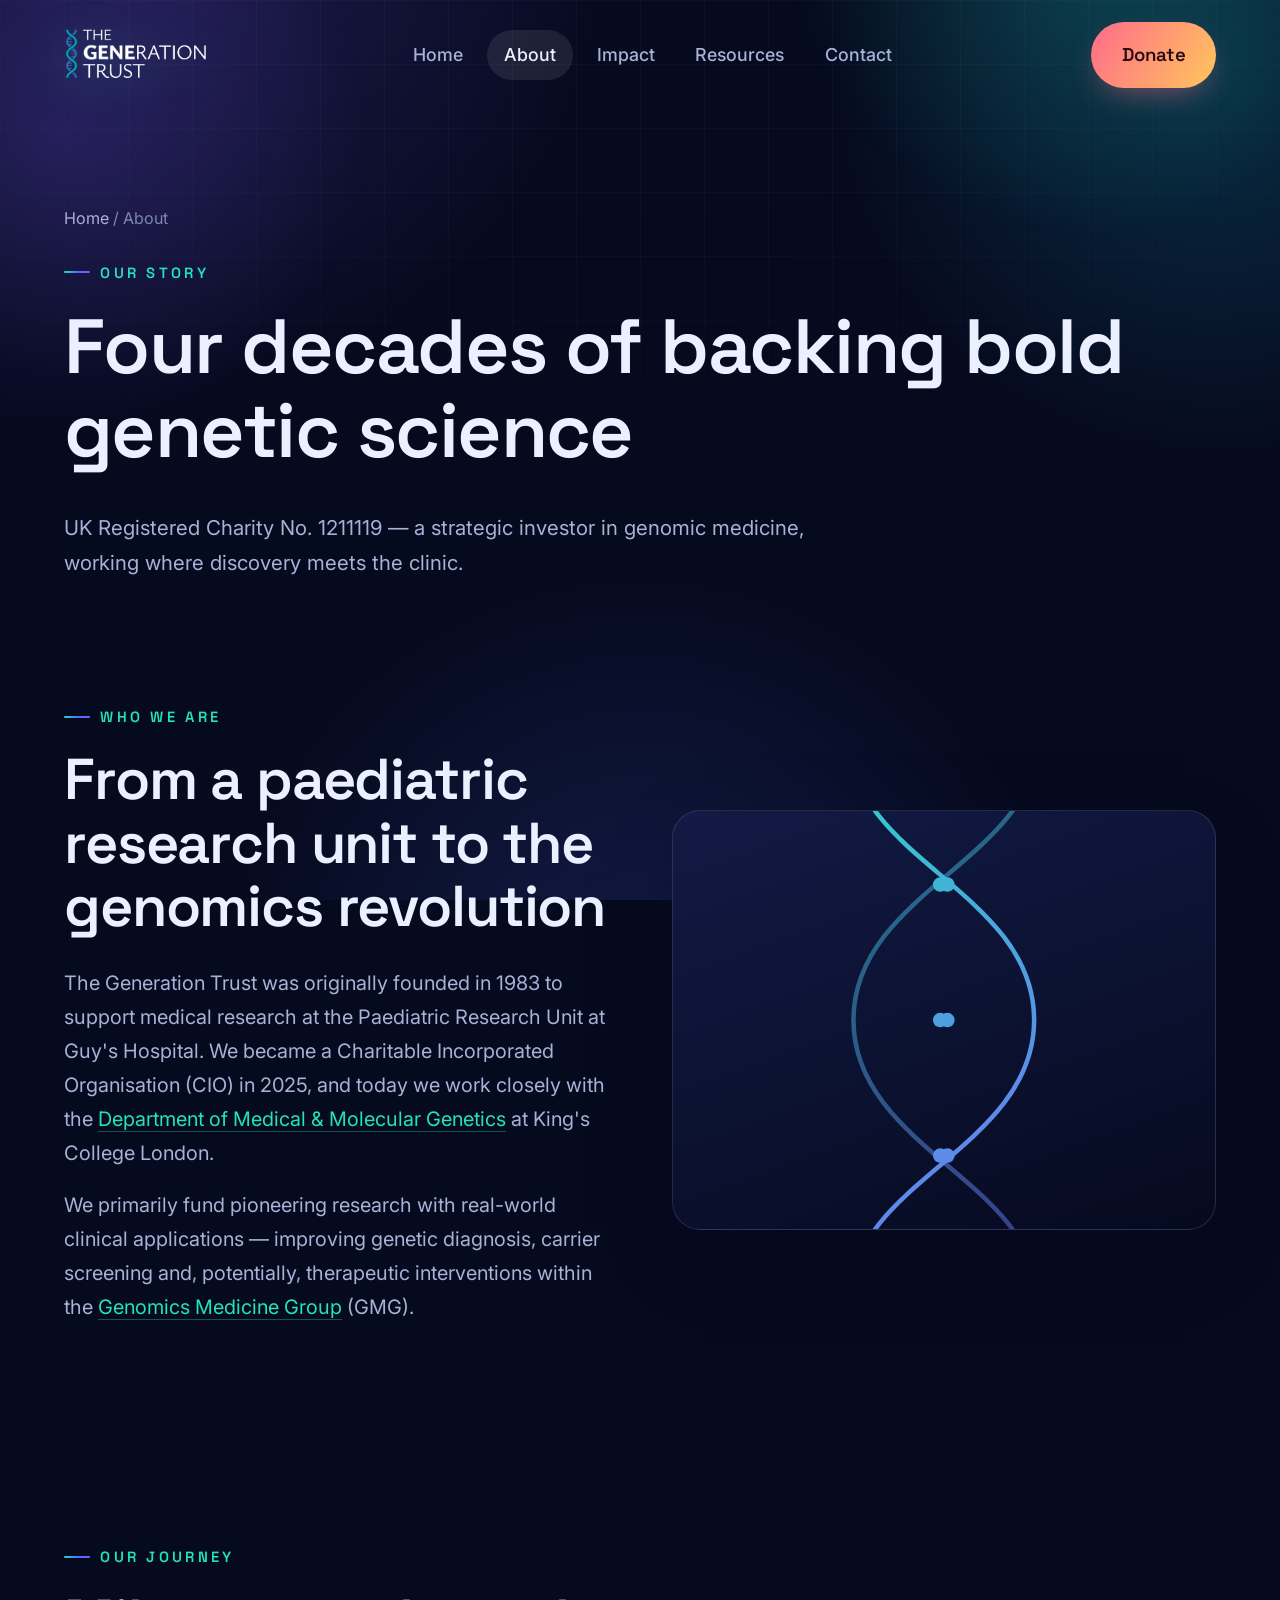
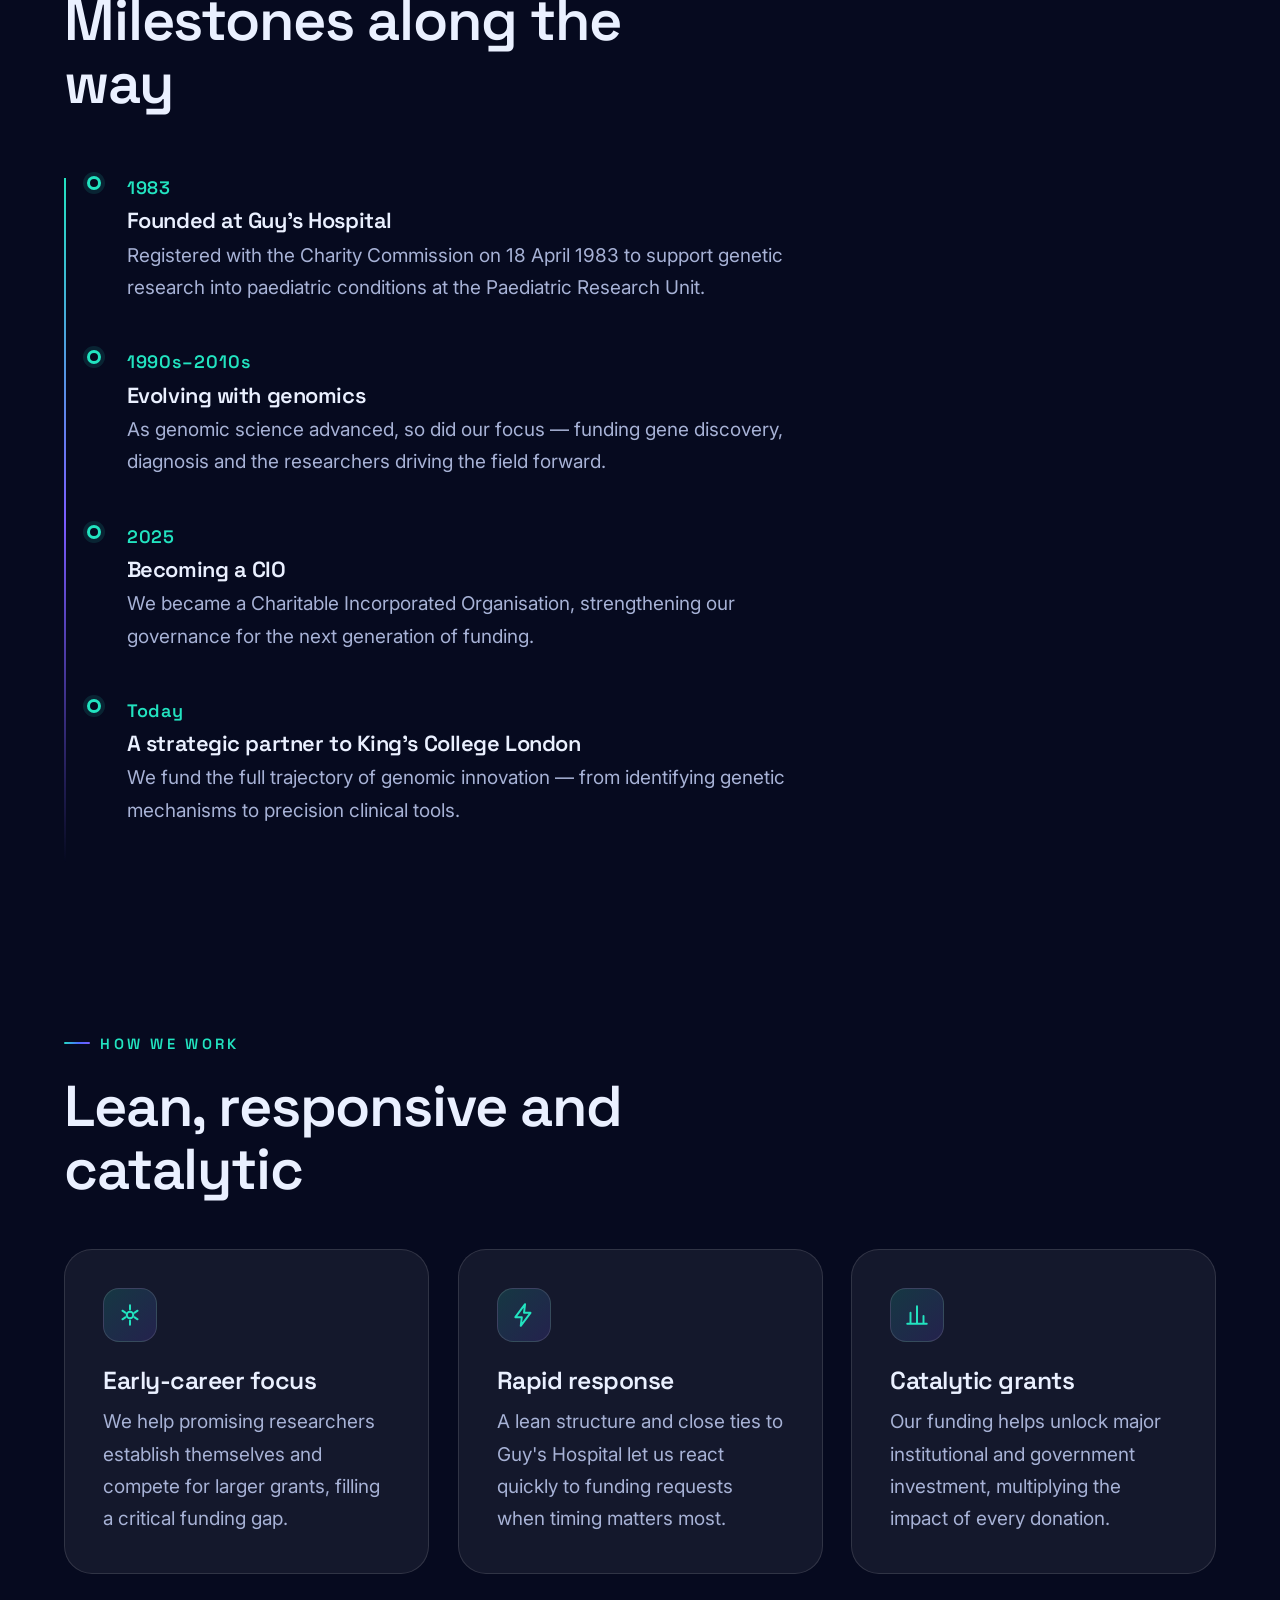
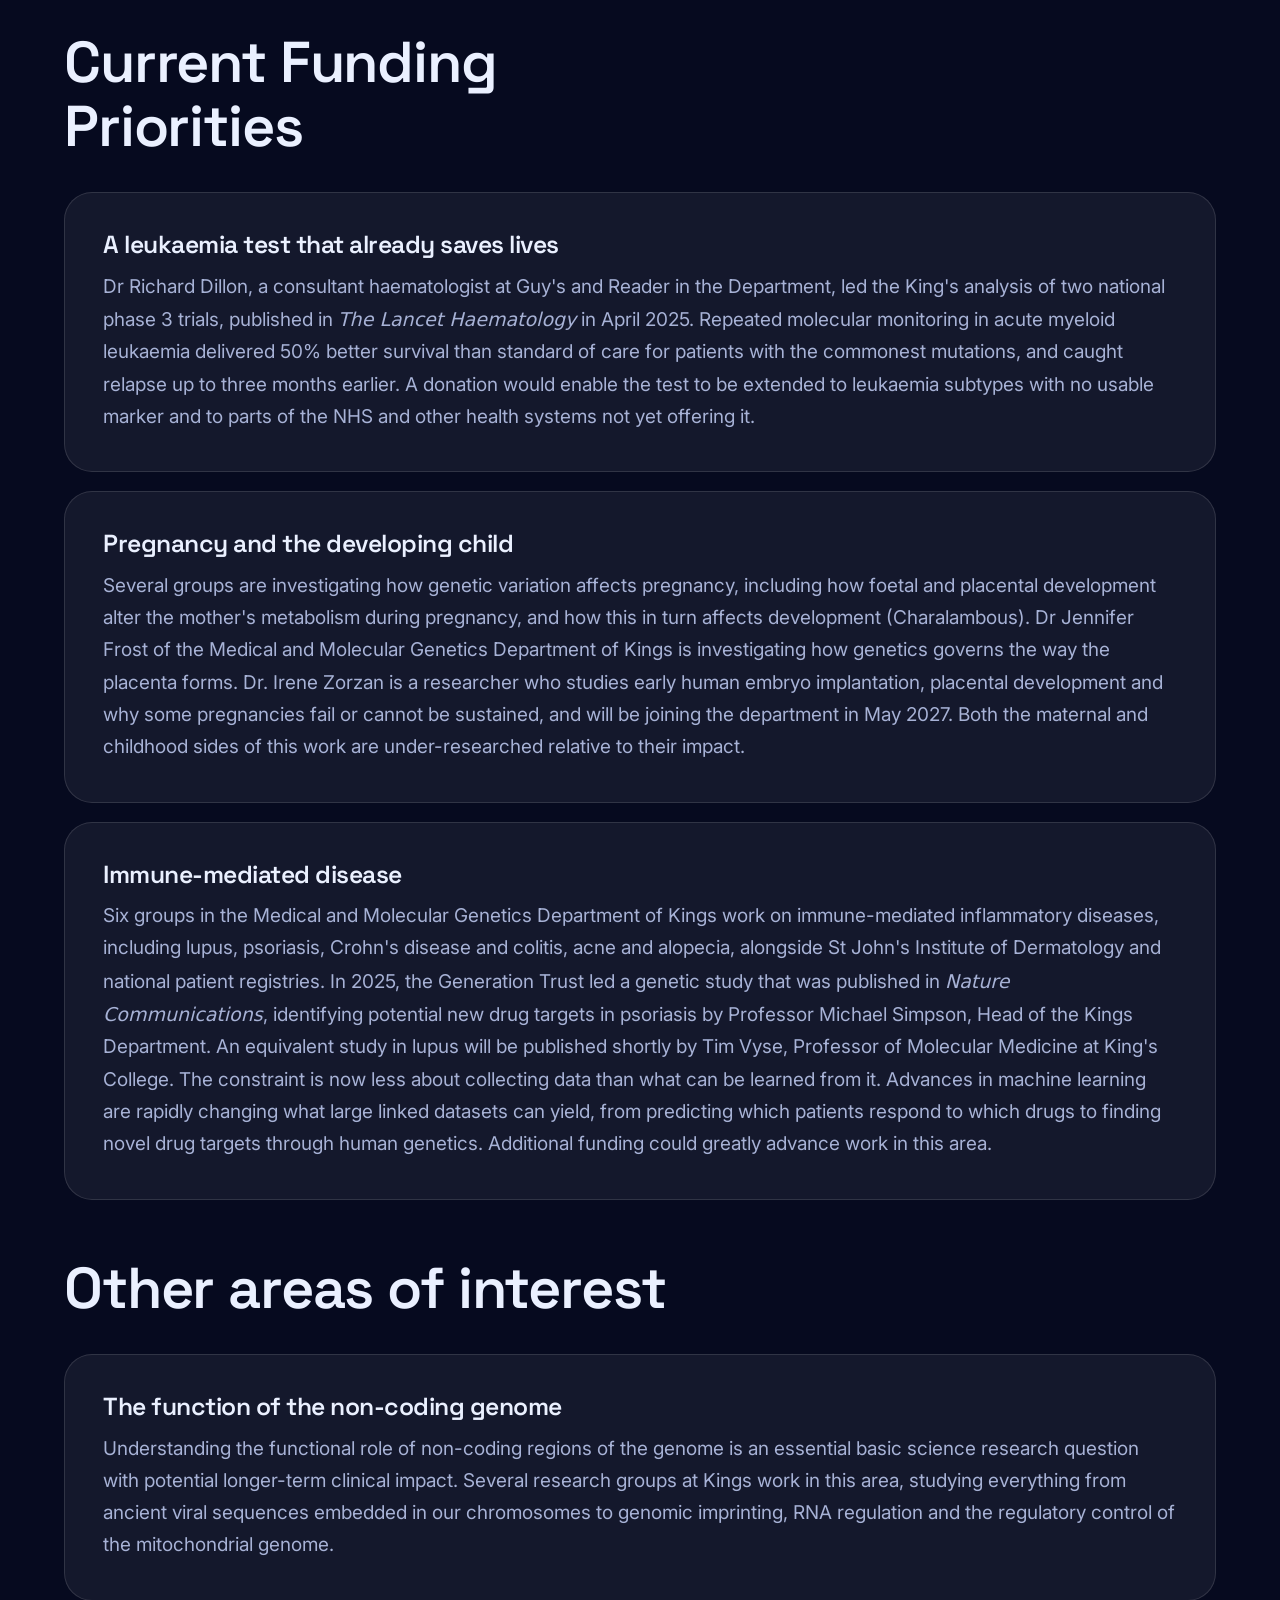
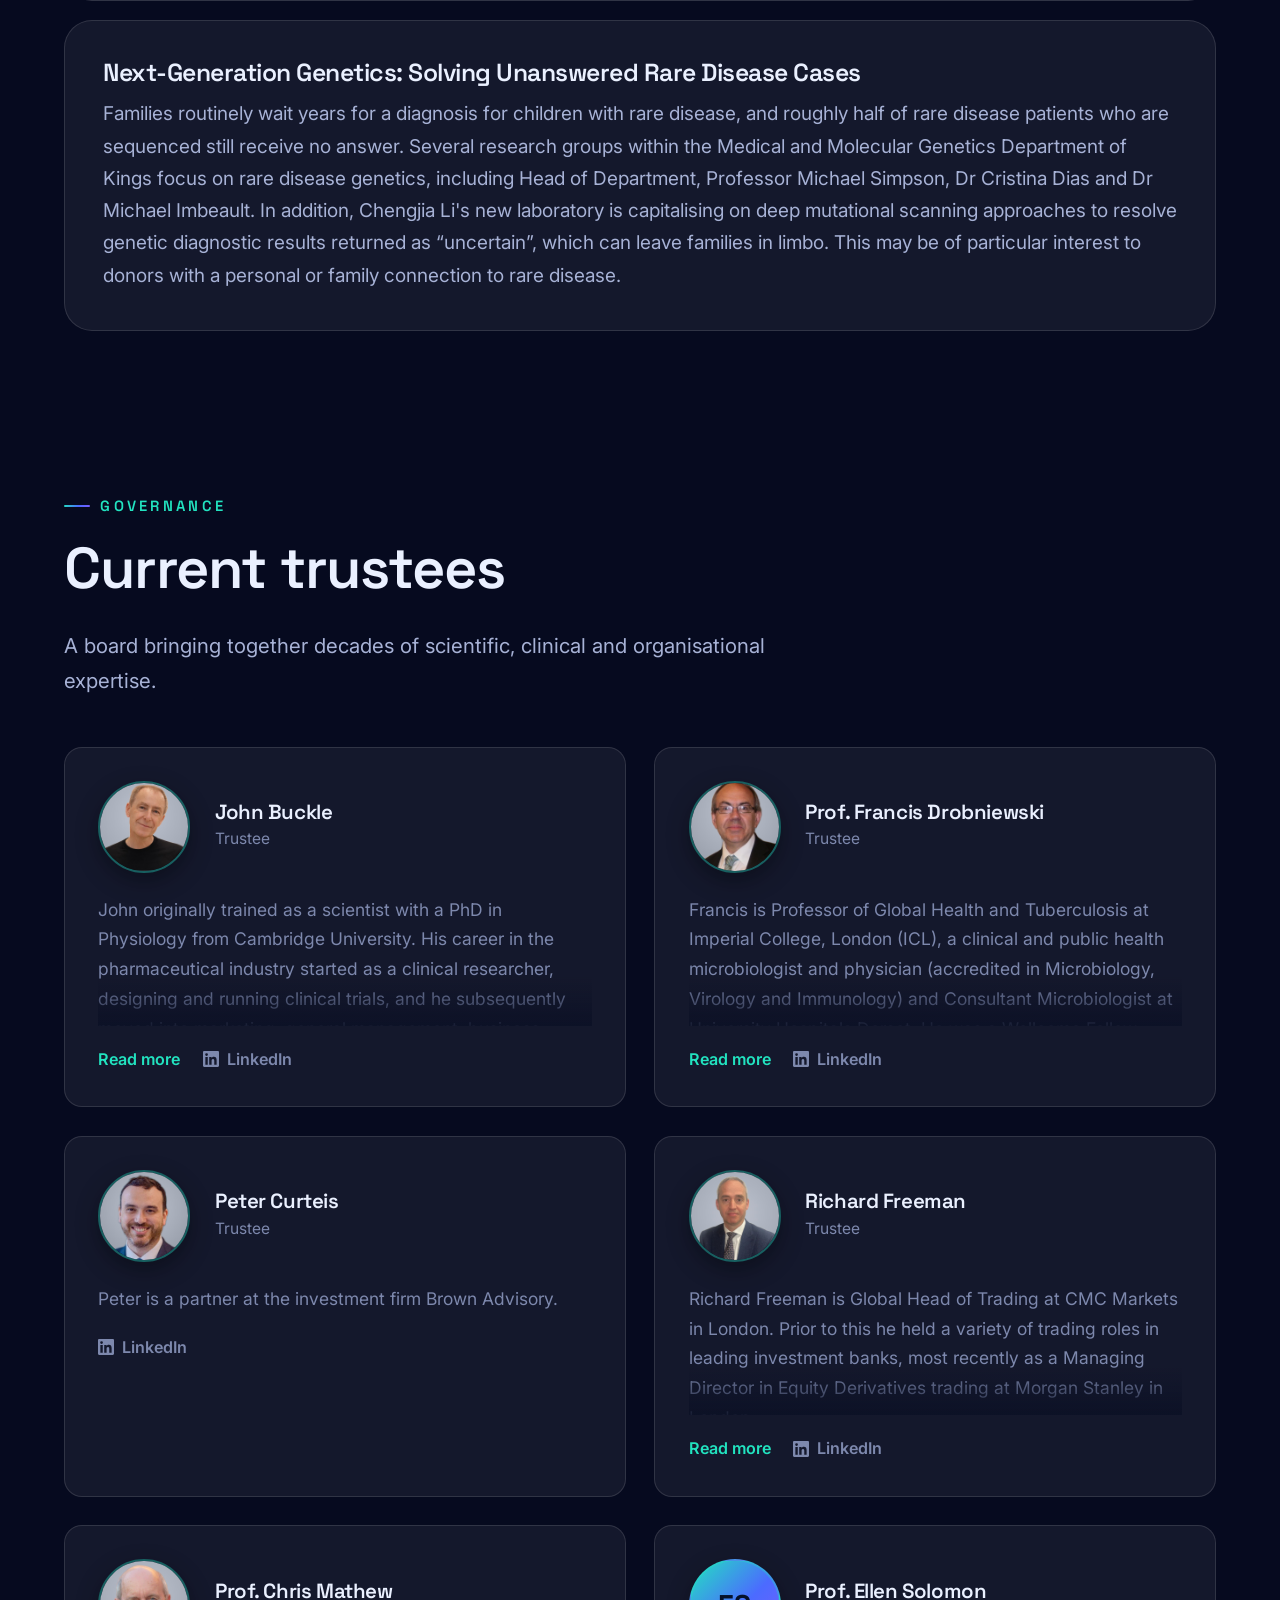
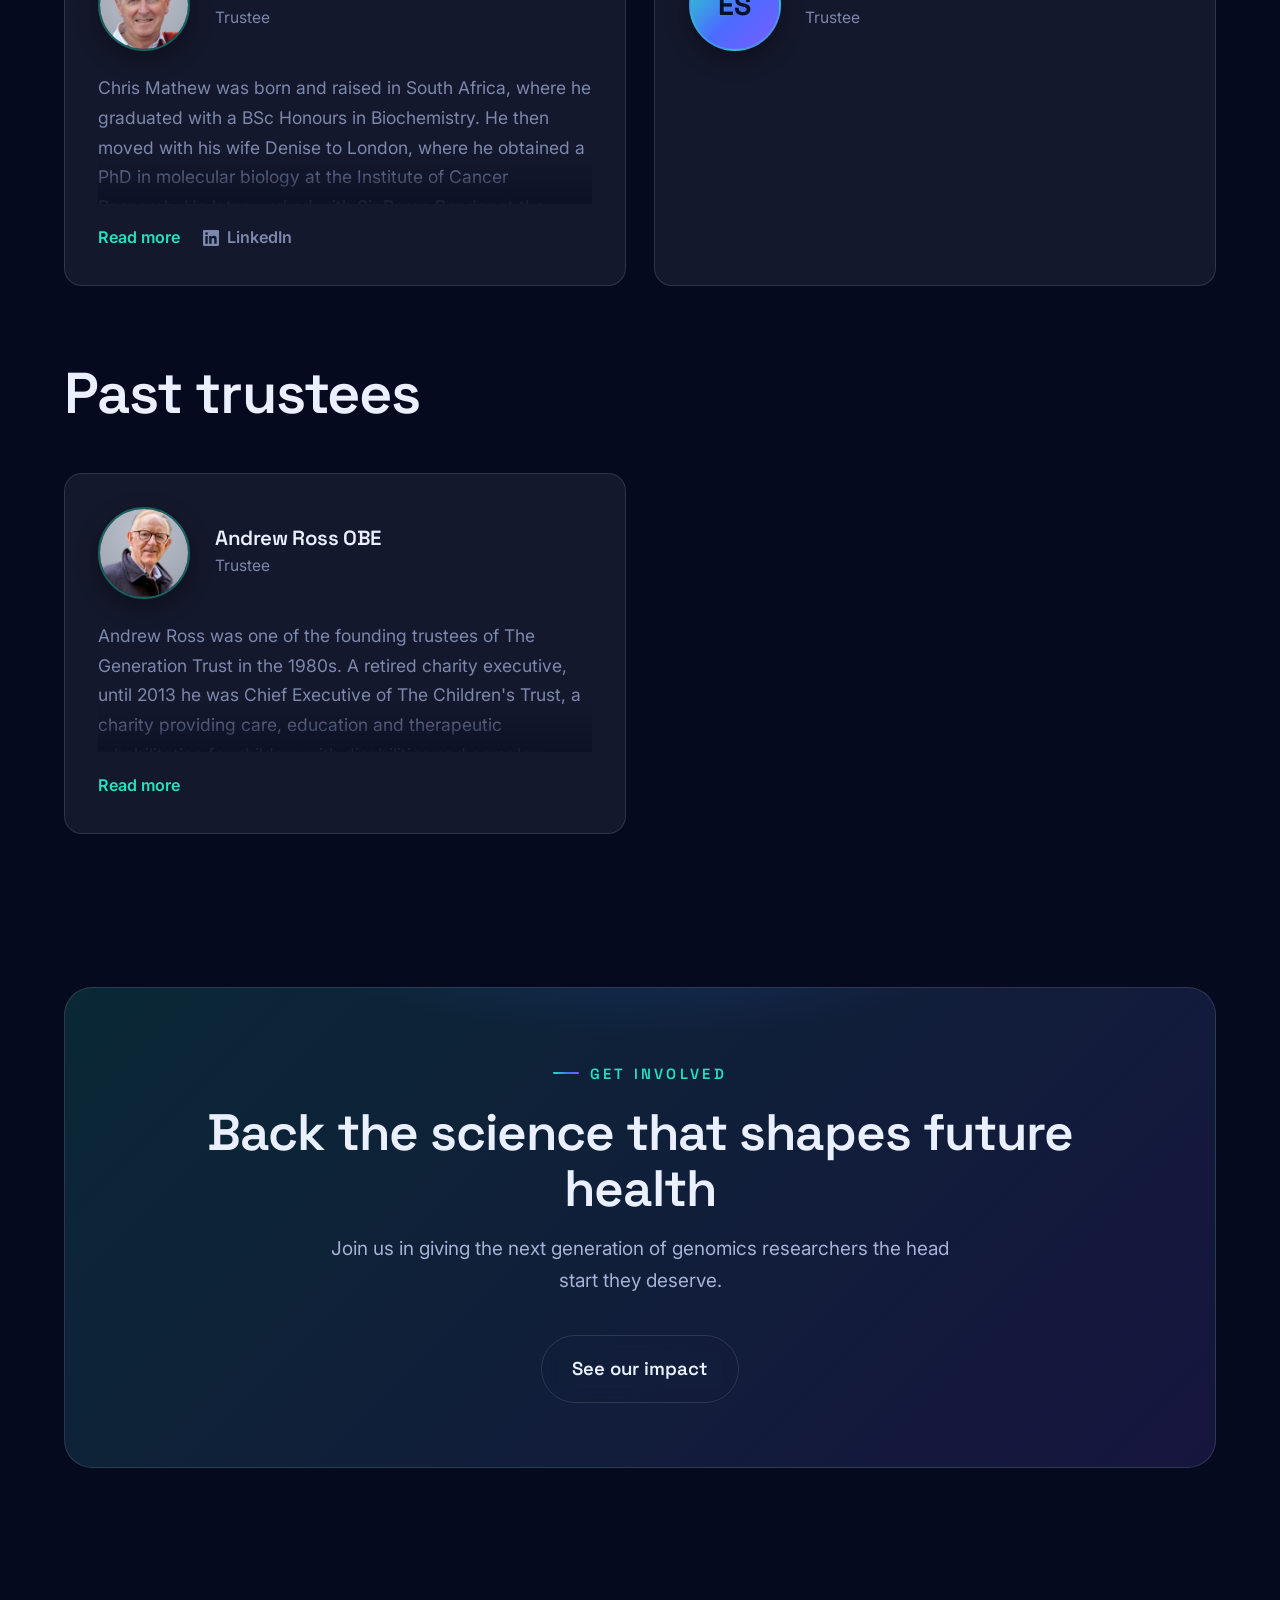
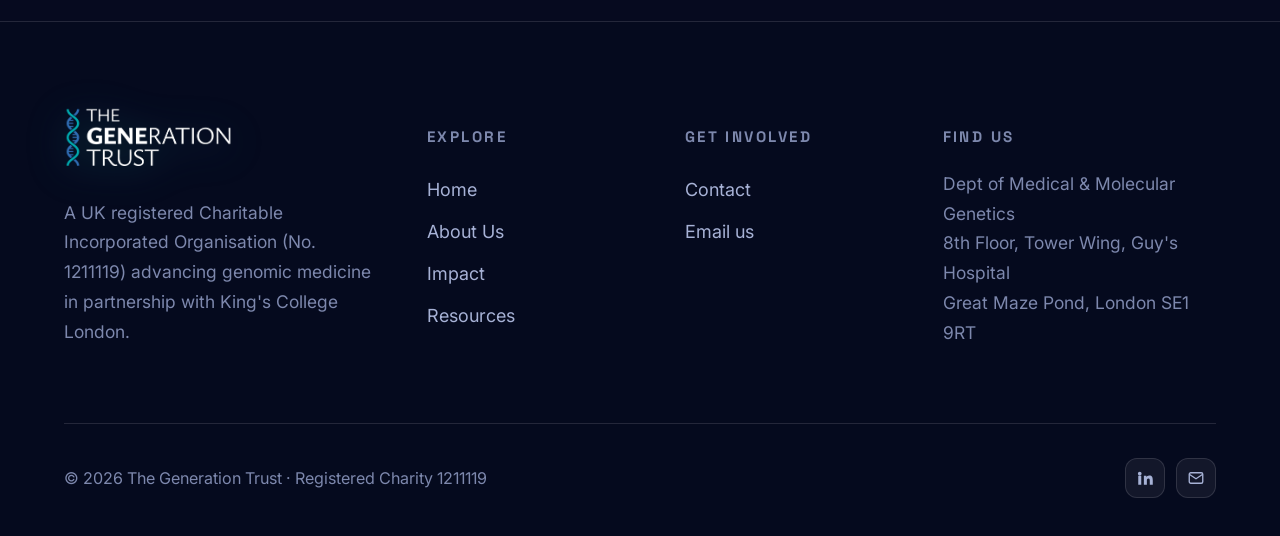
==== commit 79cde547: "Update content in about.html for clarity and detail in research descriptions" ====
--- a/about.html
+++ b/about.html
@@ -159,15 +159,15 @@
         <div style="display:grid;gap:1rem;margin-top:1.8rem">
           <article class="card" data-reveal data-reveal-delay="1">
             <h3>A leukaemia test that already saves lives</h3>
-            <p>Dr Richard Dillon, a consultant haematologist at Guy's and Reader in the Department, led the King's analysis of two national phase 3 trials, published in <em>The Lancet Haematology</em> in April 2025. Repeated molecular monitoring in acute myeloid leukaemia delivered 50% better survival than standard care for patients with the commonest mutations, and caught relapse up to three months earlier. A donation would enable the test to be extended to leukaemia subtypes with no usable marker and to parts of the NHS and other health systems not yet offering it.</p>
+            <p>Dr Richard Dillon, a consultant haematologist at Guy's and Reader in the Department, led the King's analysis of two national phase 3 trials, published in <em>The Lancet Haematology</em> in April 2025. Repeated molecular monitoring in acute myeloid leukaemia delivered 50% better survival than standard of care for patients with the commonest mutations, and caught relapse up to three months earlier. A donation would enable the test to be extended to leukaemia subtypes with no usable marker and to parts of the NHS and other health systems not yet offering it.</p>
           </article>
           <article class="card" data-reveal data-reveal-delay="2">
             <h3>Pregnancy and the developing child</h3>
-            <p>Several groups are investigating how genetic variation affects pregnancy, including how fetal and placental development alter the mother's metabolism during pregnancy, and how this in turn affects development (Charalambous). Frost holds a Wellcome Trust Fellowship to investigate how genetics governs the way the placenta forms. Zorzan, who joins in May 2027, works on implantation and why some women cannot sustain a pregnancy from the outset. Both the maternal and childhood sides of this work are under-researched relative to their impact.</p>
+            <p>Several groups are investigating how genetic variation affects pregnancy, including how foetal and placental development alter the mother's metabolism during pregnancy, and how this in turn affects development (Charalambous). Dr Jennifer Frost of the Medical and Molecular Genetics Department of Kings is investigating how genetics governs the way the placenta forms. Dr. Irene Zorzan is a researcher who studies early human embryo implantation, placental development and why some pregnancies fail or cannot be sustained, and will be joining the department in May 2027. Both the maternal and childhood sides of this work are under-researched relative to their impact.</p>
           </article>
           <article class="card" data-reveal data-reveal-delay="3">
             <h3>Immune-mediated disease</h3>
-            <p>Six groups in the Department work on immune-mediated inflammatory diseases, including lupus, psoriasis, Crohn's disease and colitis, acne and alopecia, alongside St John's Institute of Dermatology and national patient registries. In 2025, the Trust led a genetic study in <em>Nature Communications</em> identifying potential new drug targets in psoriasis (Simpson); an equivalent study in lupus will be published shortly (Vyse). The constraint is now less about collecting data than what can be learned from it. Advances in machine learning are rapidly changing what large linked datasets can yield, from predicting which patients respond to which drugs to finding novel drug targets through human genetics.</p>
+            <p>Six groups in the Medical and Molecular Genetics Department of Kings work on immune-mediated inflammatory diseases, including lupus, psoriasis, Crohn's disease and colitis, acne and alopecia, alongside St John's Institute of Dermatology and national patient registries. In 2025, the Generation Trust led a genetic study that was published in <em>Nature Communications</em>, identifying potential new drug targets in psoriasis by Professor Michael Simpson, Head of the Kings Department. An equivalent study in lupus will be published shortly by Tim Vyse, Professor of Molecular Medicine at King's College. The constraint is now less about collecting data than what can be learned from it. Advances in machine learning are rapidly changing what large linked datasets can yield, from predicting which patients respond to which drugs to finding novel drug targets through human genetics. Additional funding could greatly advance work in this area.</p>
           </article>
         </div>
         <div data-reveal style="margin-top:3rem">
@@ -176,11 +176,11 @@
         <div style="display:grid;gap:1rem;margin-top:1.8rem">
           <article class="card" data-reveal data-reveal-delay="1">
             <h3>The function of the non-coding genome</h3>
-            <p>Understanding the functional role of non-coding regions of the genome is an essential basic science research question with potential longer-term clinical impact. Several of our research groups work in this area, studying everything from ancient viral sequences embedded in our chromosomes to genomic imprinting, RNA regulation and the regulatory control of the mitochondrial genome.</p>
+            <p>Understanding the functional role of non-coding regions of the genome is an essential basic science research question with potential longer-term clinical impact. Several research groups at Kings work in this area, studying everything from ancient viral sequences embedded in our chromosomes to genomic imprinting, RNA regulation and the regulatory control of the mitochondrial genome.</p>
           </article>
           <article class="card" data-reveal data-reveal-delay="2">
-            <h3>Ending diagnostic odysseys</h3>
-            <p>Families routinely wait years for a diagnosis for children with rare disease, and roughly half of rare disease patients who are sequenced still receive no answer. Several research groups within the Department focus on rare disease genetics (Simpson, Dias, Li, Imbeault). Li's new laboratory is capitalising on deep mutational scanning approaches to resolve genetic diagnostic results returned as “uncertain”, which can leave families in limbo. This may be of particular interest to donors with a personal or family connection to rare disease.</p>
+            <h3>Next-Generation Genetics: Solving Unanswered Rare Disease Cases</h3>
+            <p>Families routinely wait years for a diagnosis for children with rare disease, and roughly half of rare disease patients who are sequenced still receive no answer. Several research groups within the Medical and Molecular Genetics Department of Kings focus on rare disease genetics, including Head of Department, Professor Michael Simpson, Dr Cristina Dias and Dr Michael Imbeault. In addition, Chengjia Li's new laboratory is capitalising on deep mutational scanning approaches to resolve genetic diagnostic results returned as “uncertain”, which can leave families in limbo. This may be of particular interest to donors with a personal or family connection to rare disease.</p>
           </article>
         </div>
       </div>
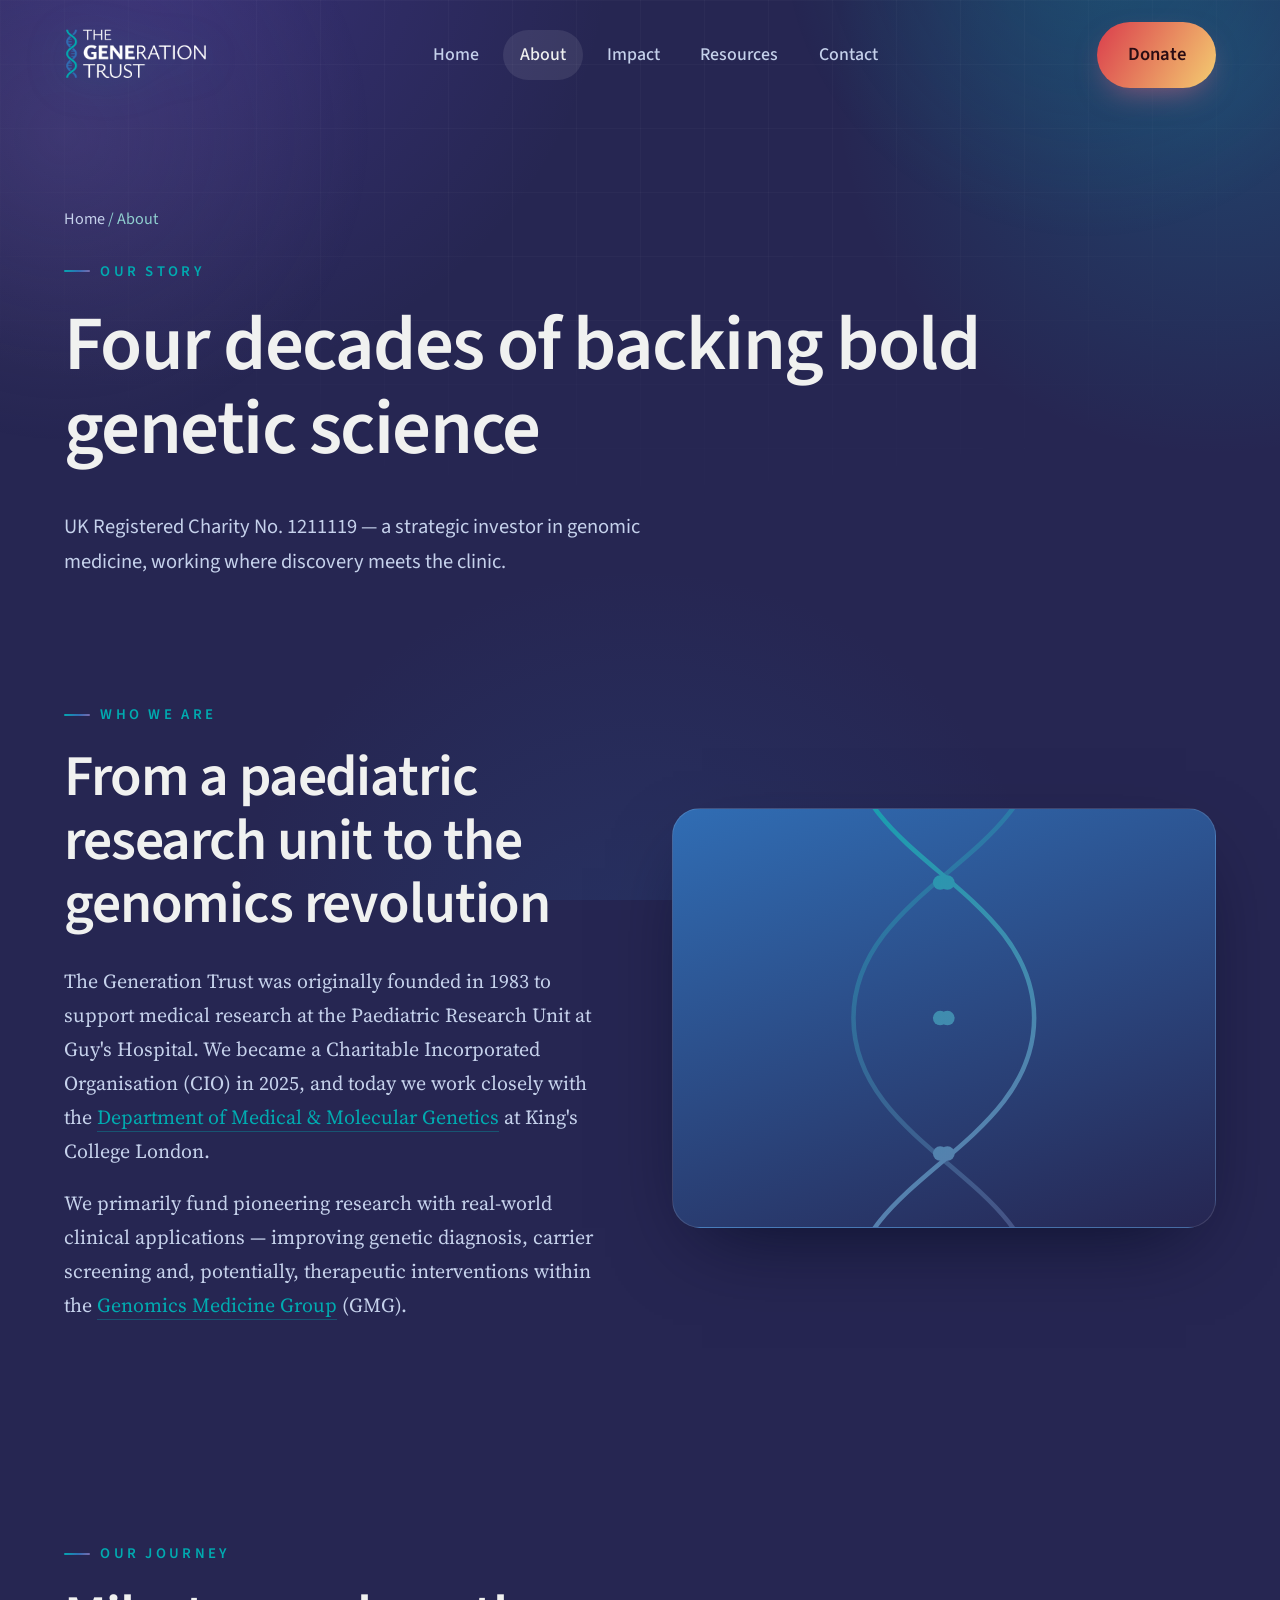
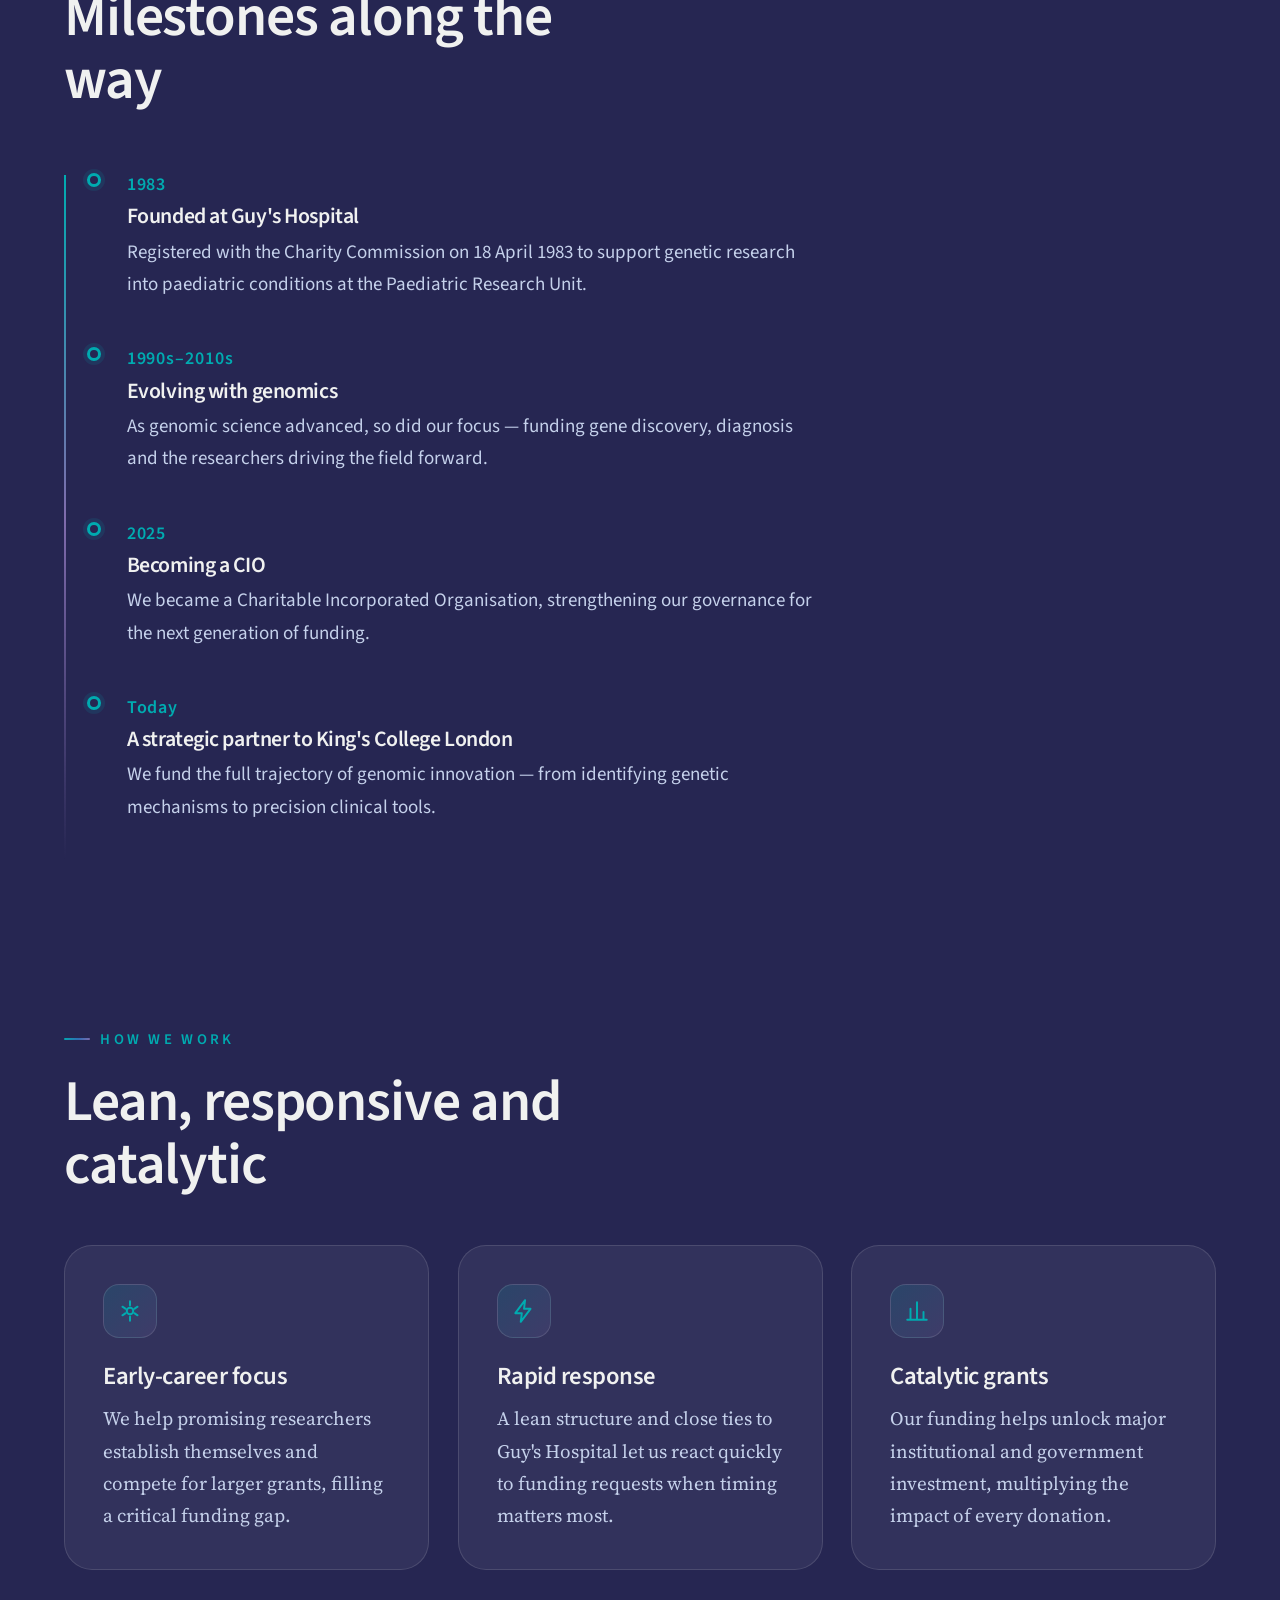
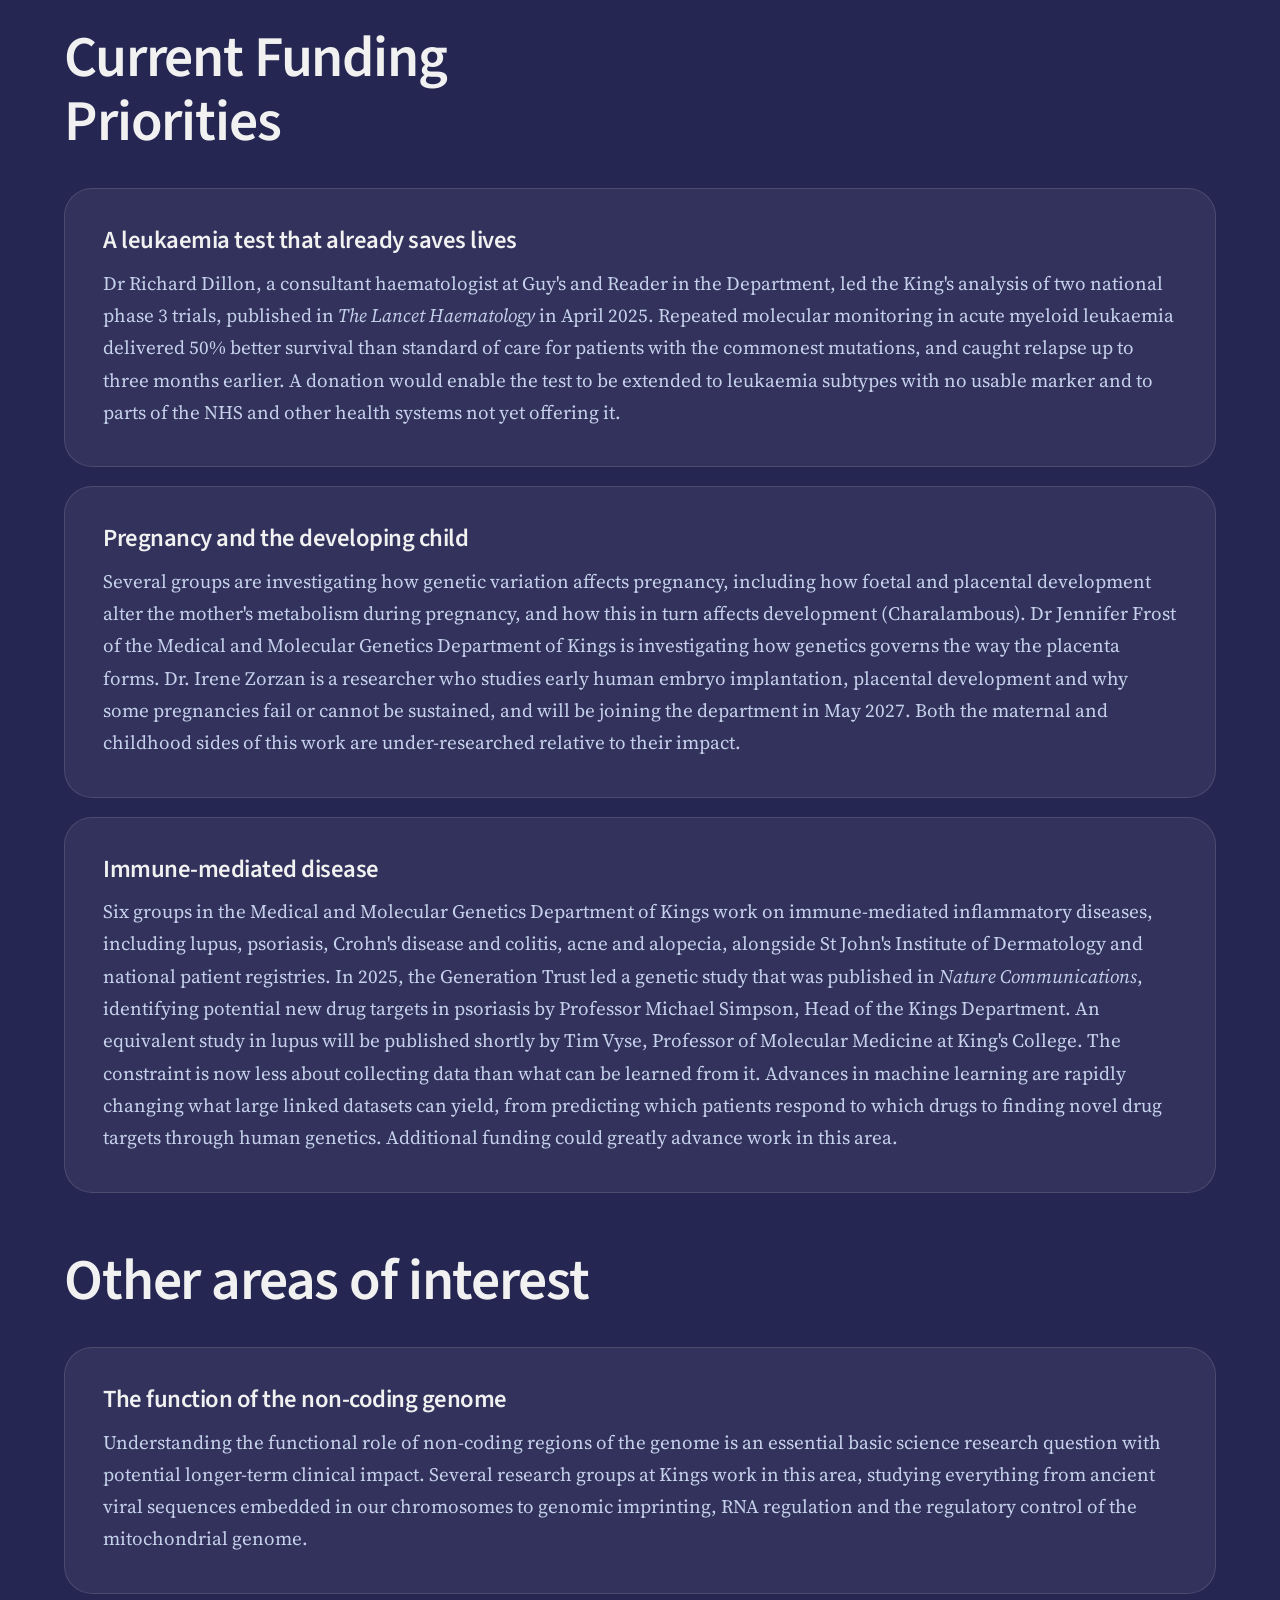
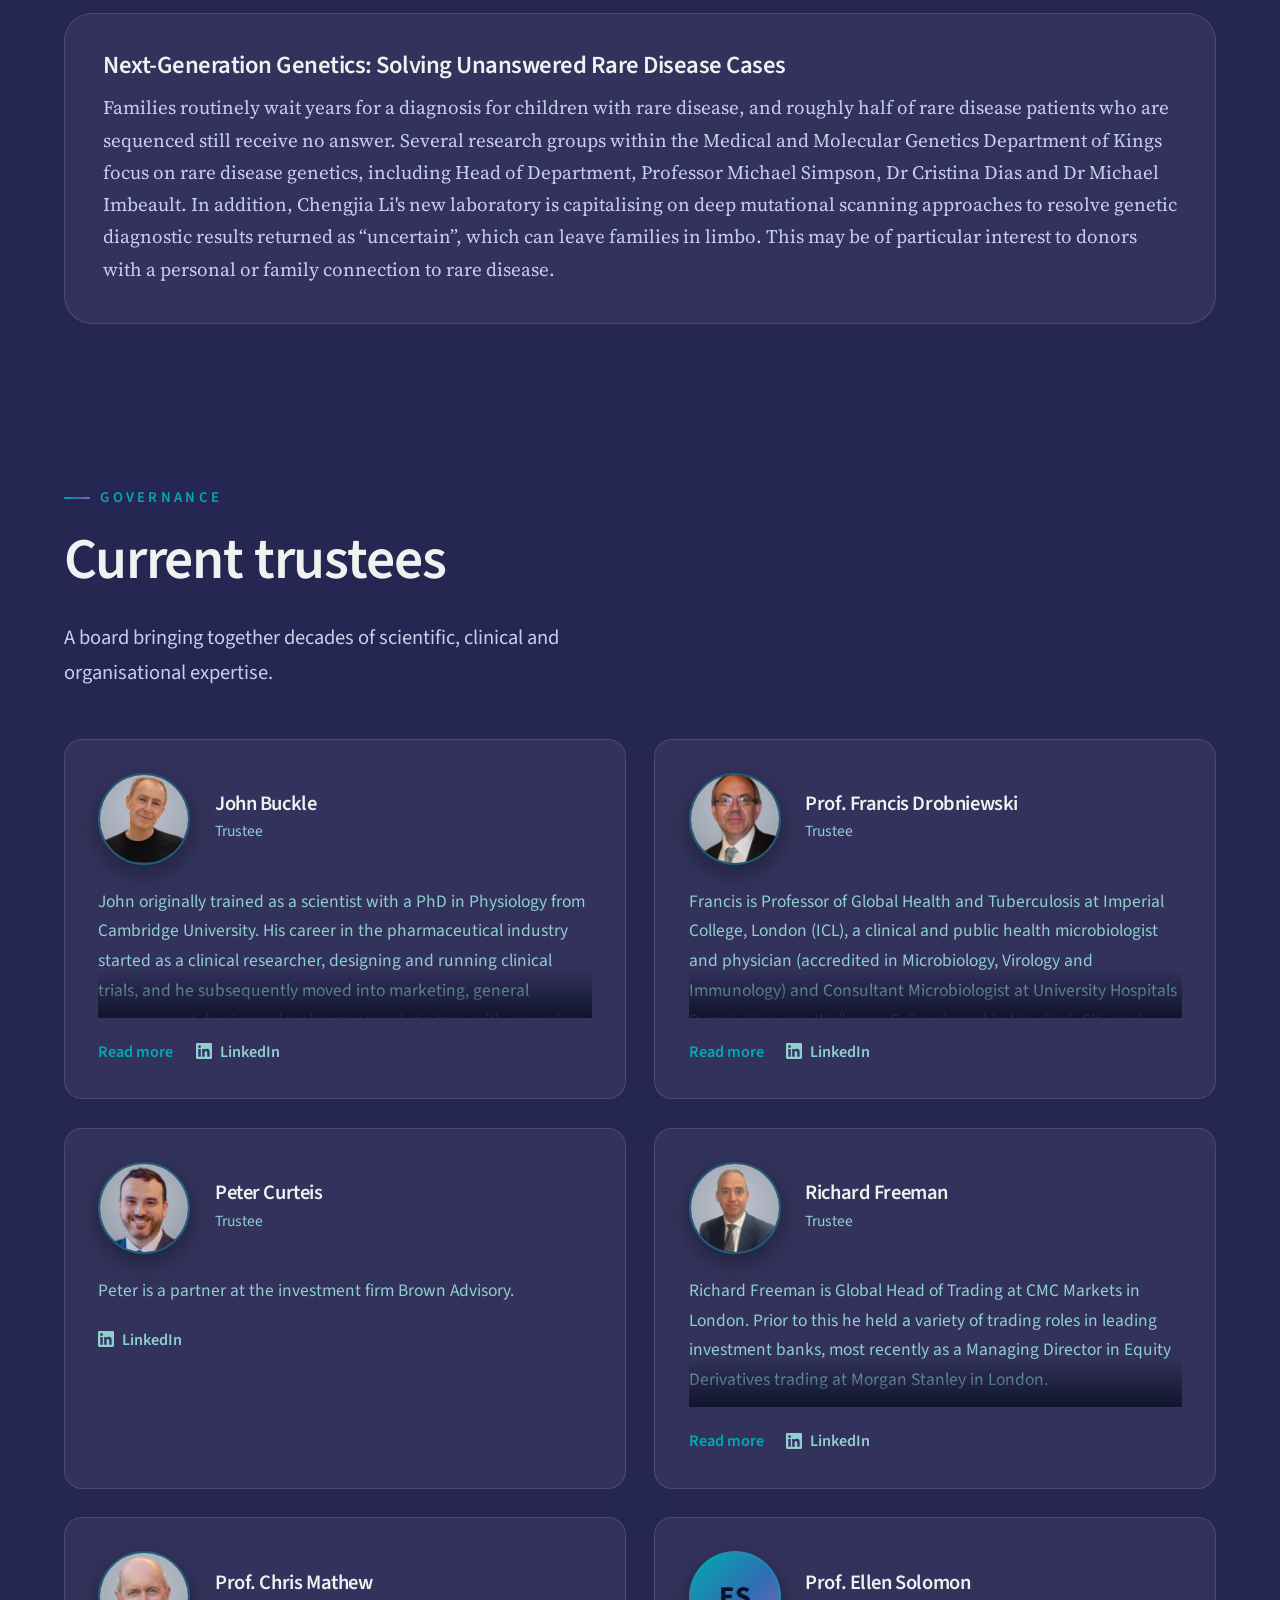
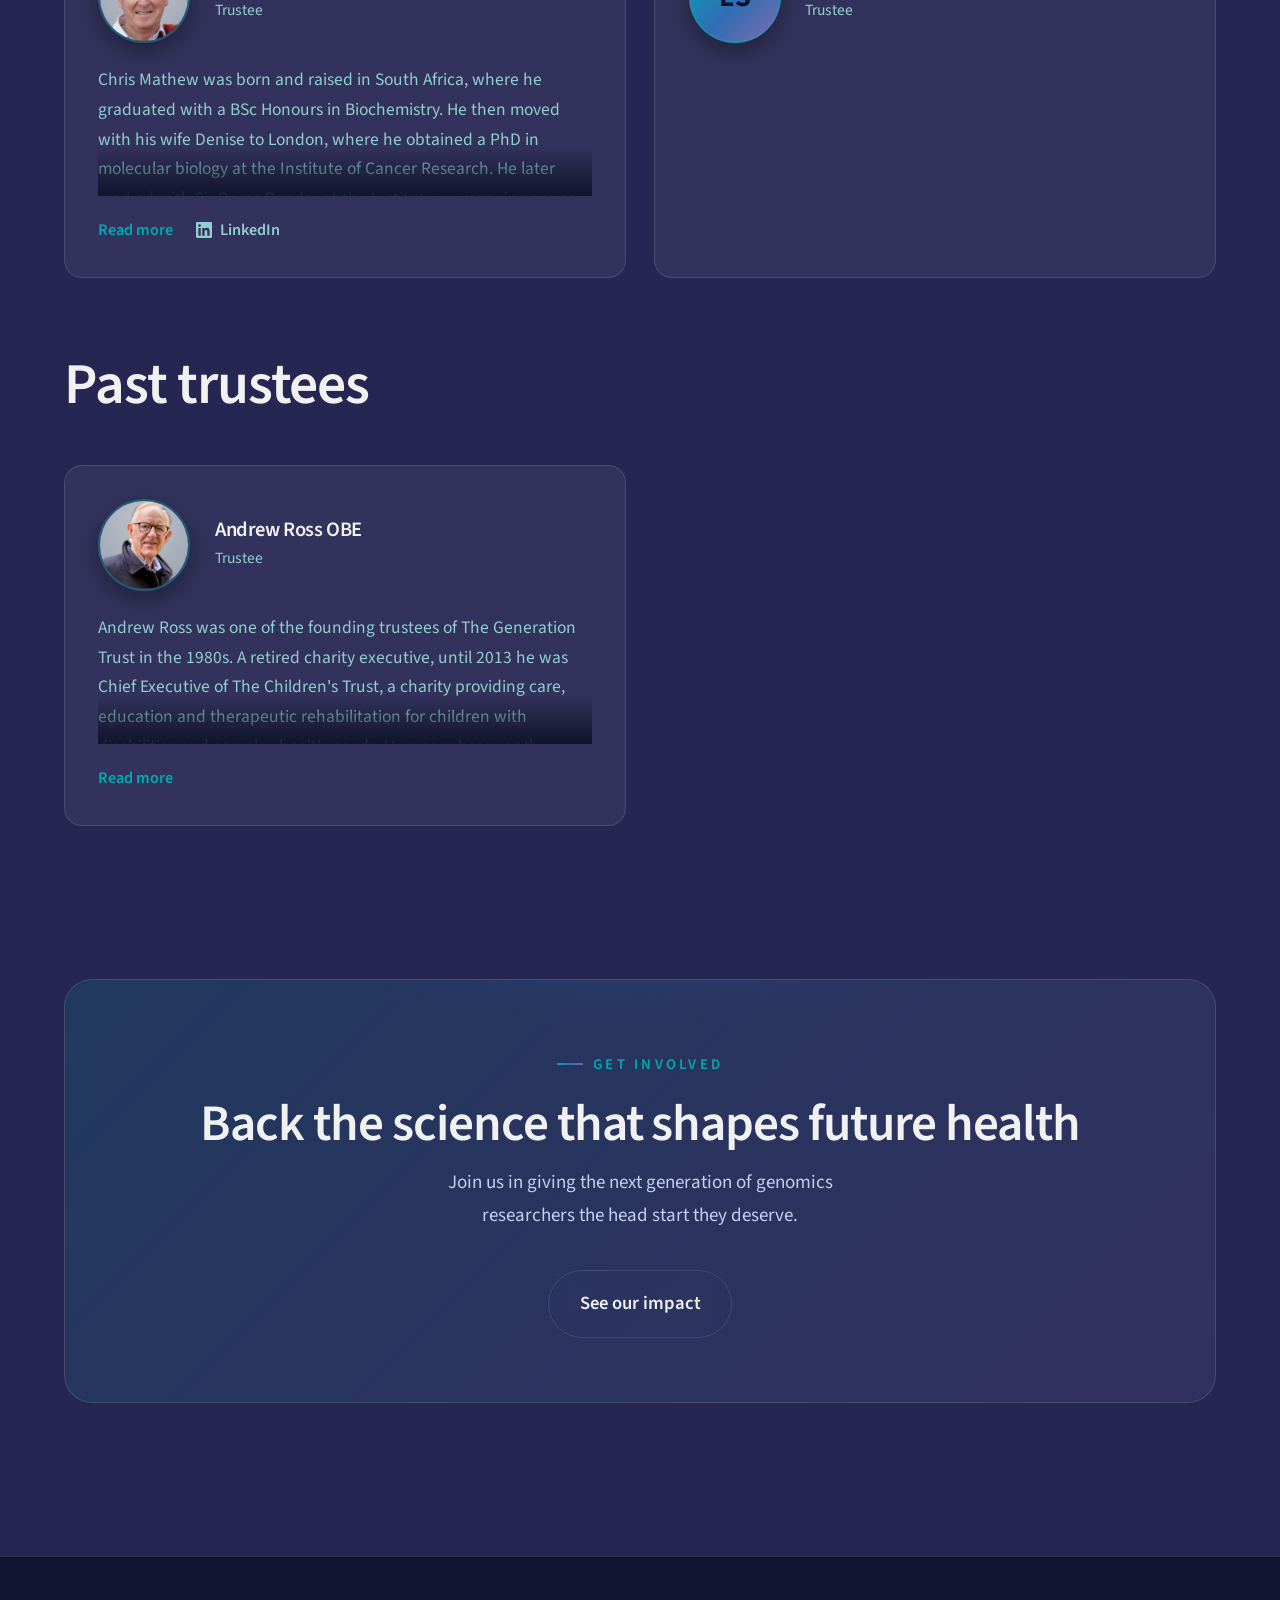
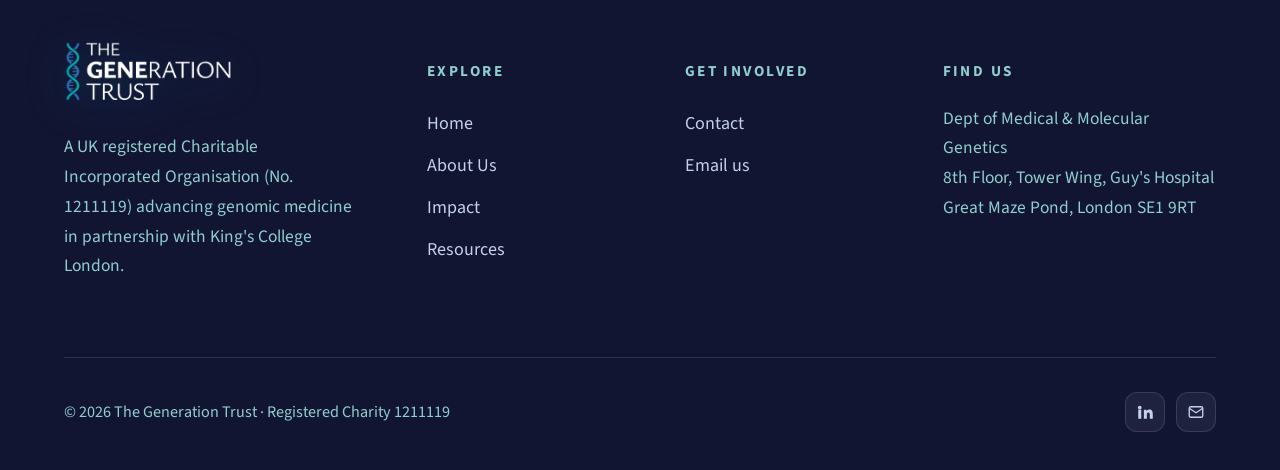
==== commit 07ae5074: "Update font styles across multiple HTML files and adjust color gradients in CSS for improved brandin" ====
--- a/about.html
+++ b/about.html
@@ -9,7 +9,7 @@
   <link rel="apple-touch-icon" href="assets/img/favicon.png" />
   <link rel="preconnect" href="https://fonts.googleapis.com" />
   <link rel="preconnect" href="https://fonts.gstatic.com" crossorigin />
-  <link href="https://fonts.googleapis.com/css2?family=Inter:wght@400;500;600&family=Space+Grotesk:wght@500;600;700&display=swap" rel="stylesheet" />
+  <link href="https://fonts.googleapis.com/css2?family=Source+Sans+3:wght@400;500;600;700&family=Source+Serif+4:ital,wght@0,400;0,600;1,400&family=Source+Code+Pro:wght@400&display=swap" rel="stylesheet" />
   <link rel="stylesheet" href="assets/css/styles.css" />
 </head>
 <body>
@@ -77,7 +77,7 @@
             <svg width="80%" viewBox="0 0 240 320" fill="none">
               <defs>
                 <linearGradient id="a-g" x1="0" y1="0" x2="240" y2="320" gradientUnits="userSpaceOnUse">
-                  <stop stop-color="#22e3c0"/><stop offset="1" stop-color="#7b5cff"/>
+                  <stop stop-color="#00abb0"/><stop offset="1" stop-color="#806cad"/>
                 </linearGradient>
               </defs>
               <g stroke="url(#a-g)" stroke-width="2.5" fill="none">
--- a/assets/css/styles.css
+++ b/assets/css/styles.css
@@ -5,33 +5,33 @@
 
 /* ---------- Design Tokens ---------- */
 :root {
-  /* Core palette — genomics-inspired deep space + bio-luminescence */
-  --navy-900: #060a1f;
-  --navy-800: #0b1030;
-  --navy-700: #121a45;
-  --navy-600: #1b265f;
-
-  --ink: #0a0f24;
-  --paper: #f7f9ff;
-  --paper-soft: #eef2fb;
-
-  --cyan: #22e3c0;
-  --teal: #12b9d6;
-  --violet: #7b5cff;
-  --indigo: #4b6bff;
-  --coral: #ff6b8b;
-  --amber: #ffc65c;
+  /* The Generation Trust brand palette */
+  --navy-900: #262652;
+  --navy-800: #00447c;
+  --navy-700: #306db4;
+  --navy-600: #419ed8;
+
+  --ink: #343a40;
+  --paper: #f7f2e9;
+  --paper-soft: #f0f1f0;
+
+  --cyan: #00abb0;
+  --teal: #007b85;
+  --violet: #806cad;
+  --indigo: #306db4;
+  --coral: #da3d4c;
+  --amber: #f4cd71;
 
   /* Text */
-  --text-strong: #eaf0ff;
-  --text-muted: #a7b2d6;
-  --text-dim: #7d88ad;
-  --text-dark: #1a2140;
-  --text-dark-muted: #4c567d;
+  --text-strong: #f0f1f0;
+  --text-muted: #c5d1eb;
+  --text-dim: #90cfcf;
+  --text-dark: #343a40;
+  --text-dark-muted: #959595;
 
   /* Gradients */
   --grad-brand: linear-gradient(135deg, var(--cyan) 0%, var(--indigo) 55%, var(--violet) 100%);
-  --grad-brand-soft: linear-gradient(135deg, rgba(34,227,192,0.16), rgba(123,92,255,0.16));
+  --grad-brand-soft: linear-gradient(135deg, rgba(0,171,176,0.16), rgba(128,108,173,0.16));
   --grad-warm: linear-gradient(120deg, var(--coral), var(--amber));
 
   /* Surfaces */
@@ -39,7 +39,7 @@
   --glass-strong: rgba(255, 255, 255, 0.09);
   --glass-border: rgba(255, 255, 255, 0.12);
   --shadow-lg: 0 30px 80px -30px rgba(3, 8, 30, 0.75);
-  --shadow-glow: 0 0 60px -12px rgba(75, 107, 255, 0.55);
+  --shadow-glow: 0 0 60px -12px rgba(48, 109, 180, 0.55);
 
   /* Layout */
   --maxw: 1320px;
@@ -51,8 +51,10 @@
   /* Motion */
   --ease: cubic-bezier(0.22, 1, 0.36, 1);
 
-  --font-sans: "Inter", system-ui, -apple-system, "Segoe UI", Roboto, Helvetica, Arial, sans-serif;
-  --font-display: "Space Grotesk", var(--font-sans);
+  --font-sans: "Source Sans 3", system-ui, -apple-system, "Segoe UI", sans-serif;
+  --font-display: "Source Sans 3", var(--font-sans);
+  --font-serif: "Source Serif 4", Georgia, serif;
+  --font-code: "Source Code Pro", monospace;
 }
 
 /* ---------- Reset ---------- */
@@ -164,9 +166,9 @@
   background: var(--btn-bg);
   position: relative;
   transition: transform 0.35s var(--ease), box-shadow 0.35s var(--ease), filter 0.35s var(--ease);
-  box-shadow: 0 12px 30px -10px rgba(34, 227, 192, 0.5);
-}
-.btn:hover { transform: translateY(-3px); box-shadow: 0 20px 40px -12px rgba(75, 107, 255, 0.6); filter: brightness(1.05); }
+  box-shadow: 0 12px 30px -10px rgba(0, 171, 176, 0.5);
+}
+.btn:hover { transform: translateY(-3px); box-shadow: 0 20px 40px -12px rgba(48, 109, 180, 0.6); filter: brightness(1.05); }
 .btn:active { transform: translateY(-1px); }
 
 .btn--ghost {
@@ -191,7 +193,7 @@
   background:
     radial-gradient(60vw 60vw at 12% -8%, rgba(123, 92, 255, 0.22), transparent 60%),
     radial-gradient(50vw 50vw at 95% 8%, rgba(18, 185, 214, 0.20), transparent 60%),
-    radial-gradient(55vw 55vw at 50% 110%, rgba(75, 107, 255, 0.18), transparent 60%),
+    radial-gradient(55vw 55vw at 50% 110%, rgba(48, 109, 180, 0.18), transparent 60%),
     var(--navy-900);
 }
 .bg-grid {
@@ -237,13 +239,13 @@
 .brand__mark {
   width: 38px; height: 38px;
   flex: none;
-  filter: drop-shadow(0 4px 12px rgba(34, 227, 192, 0.4));
+  filter: drop-shadow(0 4px 12px rgba(0, 171, 176, 0.4));
 }
 .brand__logo {
   height: 68px;
   width: auto;
   display: block;
-  filter: drop-shadow(0 6px 20px rgba(34, 227, 192, 0.28));
+  filter: drop-shadow(0 6px 20px rgba(0, 171, 176, 0.28));
   transition: height 0.4s var(--ease);
 }
 .site-header.is-scrolled .brand__logo { height: 54px; }
@@ -479,12 +481,12 @@
   content: "";
   position: absolute;
   inset: 0;
-  background: radial-gradient(400px 200px at var(--mx, 50%) var(--my, 0%), rgba(75,107,255,0.18), transparent 70%);
+  background: radial-gradient(400px 200px at var(--mx, 50%) var(--my, 0%), rgba(48,109,180,0.18), transparent 70%);
   opacity: 0;
   transition: opacity 0.4s var(--ease);
   pointer-events: none;
 }
-.card:hover { transform: translateY(-6px); border-color: rgba(34,227,192,0.4); background: var(--glass-strong); }
+.card:hover { transform: translateY(-6px); border-color: rgba(0,171,176,0.4); background: var(--glass-strong); }
 .card:hover::before { opacity: 1; }
 
 .card__icon {
@@ -498,7 +500,7 @@
 }
 .card__icon svg { width: 26px; height: 26px; }
 .card h3 { font-size: 1.3rem; }
-.card p { color: var(--text-muted); margin-bottom: 0; }
+.card p { color: var(--text-muted); font-family: var(--font-serif); margin-bottom: 0; }
 .card__num {
   position: absolute; top: 1.4rem; right: 1.6rem;
   font-family: var(--font-display);
@@ -563,7 +565,7 @@
   width: 14px; height: 14px; border-radius: 50%;
   background: var(--navy-900);
   border: 3px solid var(--cyan);
-  box-shadow: 0 0 0 4px rgba(34,227,192,0.12);
+  box-shadow: 0 0 0 4px rgba(0,171,176,0.12);
 }
 .timeline__year {
   font-family: var(--font-display);
@@ -584,7 +586,7 @@
   border: 1px solid var(--glass-border);
   transition: transform 0.5s var(--ease), border-color 0.5s var(--ease);
 }
-.story:hover { transform: translateY(-5px); border-color: rgba(123,92,255,0.4); }
+.story:hover { transform: translateY(-5px); border-color: rgba(128,108,173,0.4); }
 .story__avatar {
   width: 72px; height: 72px; border-radius: 20px;
   display: grid; place-items: center;
@@ -626,12 +628,12 @@
   align-content: start;
   transition: transform 0.4s var(--ease), border-color 0.4s var(--ease);
 }
-.person:hover { transform: translateY(-4px); border-color: rgba(34,227,192,0.4); }
+.person:hover { transform: translateY(-4px); border-color: rgba(0,171,176,0.4); }
 .person__photo,
 .person__avatar {
   grid-row: span 2;
   width: 92px; height: 92px; border-radius: 50%;
-  border: 2px solid rgba(34,227,192,0.35);
+  border: 2px solid rgba(0,171,176,0.35);
   box-shadow: 0 8px 22px rgba(0,0,0,0.35);
 }
 .person__photo {
@@ -693,14 +695,14 @@
   border-radius: var(--radius-lg);
   padding: clamp(2.5rem, 5vw, 4.5rem);
   overflow: hidden;
-  background: linear-gradient(135deg, rgba(34,227,192,0.14), rgba(123,92,255,0.14));
+  background: linear-gradient(135deg, rgba(0,171,176,0.14), rgba(128,108,173,0.14));
   border: 1px solid var(--glass-border);
   text-align: center;
 }
 .cta-band::after {
   content: "";
   position: absolute; inset: -40% -10% auto -10%; height: 120%;
-  background: radial-gradient(50% 60% at 50% 0%, rgba(75,107,255,0.35), transparent 70%);
+  background: radial-gradient(50% 60% at 50% 0%, rgba(48,109,180,0.35), transparent 70%);
   pointer-events: none;
 }
 .cta-band > * { position: relative; z-index: 1; }
@@ -719,8 +721,8 @@
   content: "";
   position: absolute; inset: 0; z-index: -1;
   background:
-    radial-gradient(40vw 40vw at 85% -10%, rgba(34,227,192,0.18), transparent 60%),
-    radial-gradient(40vw 40vw at 5% 20%, rgba(123,92,255,0.18), transparent 60%);
+    radial-gradient(40vw 40vw at 85% -10%, rgba(0,171,176,0.18), transparent 60%),
+    radial-gradient(40vw 40vw at 5% 20%, rgba(128,108,173,0.18), transparent 60%);
 }
 .page-hero h1 { font-size: clamp(2.4rem, 6vw, 4.2rem); }
 .breadcrumb { font-size: 0.85rem; color: var(--text-dim); margin-bottom: 1rem; }
@@ -729,8 +731,8 @@
 
 /* ---------- Prose ---------- */
 .prose { max-width: 68ch; }
-.prose p { color: var(--text-muted); font-size: 1.05rem; }
-.prose a { color: var(--cyan); border-bottom: 1px solid rgba(34,227,192,0.35); transition: border-color 0.3s; }
+.prose p { color: var(--text-muted); font-family: var(--font-serif); font-size: 1.05rem; }
+.prose a { color: var(--cyan); border-bottom: 1px solid rgba(0,171,176,0.35); transition: border-color 0.3s; }
 .prose a:hover { border-color: var(--cyan); }
 .prose h2 { margin-top: 2.2rem; font-size: 1.7rem; }
 .prose h3 { margin-top: 1.8rem; font-size: 1.3rem; }
@@ -751,7 +753,7 @@
   margin-bottom: 1rem;
   transition: border-color 0.3s var(--ease);
 }
-.info-card:hover { border-color: rgba(34,227,192,0.4); }
+.info-card:hover { border-color: rgba(0,171,176,0.4); }
 .info-card__icon {
   flex: none; width: 46px; height: 46px; border-radius: 12px;
   display: grid; place-items: center;
@@ -789,7 +791,7 @@
 .field textarea:focus {
   outline: none;
   border-color: var(--cyan);
-  box-shadow: 0 0 0 3px rgba(34,227,192,0.15);
+  box-shadow: 0 0 0 3px rgba(0,171,176,0.15);
 }
 .field textarea { resize: vertical; min-height: 130px; }
 .form__note { font-size: 0.82rem; color: var(--text-dim); margin: 0.8rem 0 0; }
@@ -835,7 +837,7 @@
   font-family: var(--font-display); font-weight: 600; font-size: 1.25rem;
   transition: border-color 0.3s var(--ease), transform 0.3s var(--ease), background 0.3s var(--ease);
 }
-.amount-btn:hover { transform: translateY(-3px); border-color: rgba(34,227,192,0.5); }
+.amount-btn:hover { transform: translateY(-3px); border-color: rgba(0,171,176,0.5); }
 .amount-btn.is-active { border-color: var(--cyan); background: var(--grad-brand-soft); }
 .amount-btn small { display: block; font-family: var(--font-sans); font-weight: 400; font-size: 0.72rem; color: var(--text-dim); margin-top: 0.2rem; }
 
@@ -856,7 +858,7 @@
   color: var(--text-strong);
   font-family: var(--font-display); font-size: 1.1rem;
 }
-.custom-amount input:focus { outline: none; border-color: var(--cyan); box-shadow: 0 0 0 3px rgba(34,227,192,0.15); }
+.custom-amount input:focus { outline: none; border-color: var(--cyan); box-shadow: 0 0 0 3px rgba(0,171,176,0.15); }
 
 .impact-hint {
   display: flex; gap: 0.7rem; align-items: center;
@@ -876,7 +878,7 @@
   border: 1px solid var(--glass-border);
   transition: transform 0.4s var(--ease), border-color 0.4s var(--ease);
 }
-.resource:hover { transform: translateX(6px); border-color: rgba(34,227,192,0.4); }
+.resource:hover { transform: translateX(6px); border-color: rgba(0,171,176,0.4); }
 .resource__icon {
   flex: none; width: 48px; height: 48px; border-radius: 12px;
   display: grid; place-items: center;
@@ -935,7 +937,7 @@
   background: var(--glass); border: 1px solid var(--glass-border);
   color: var(--text-muted); transition: all 0.3s var(--ease);
 }
-.footer-social a:hover { color: var(--cyan); border-color: rgba(34,227,192,0.4); transform: translateY(-3px); }
+.footer-social a:hover { color: var(--cyan); border-color: rgba(0,171,176,0.4); transform: translateY(-3px); }
 
 /* ---------- Reveal animations ---------- */
 [data-reveal] {
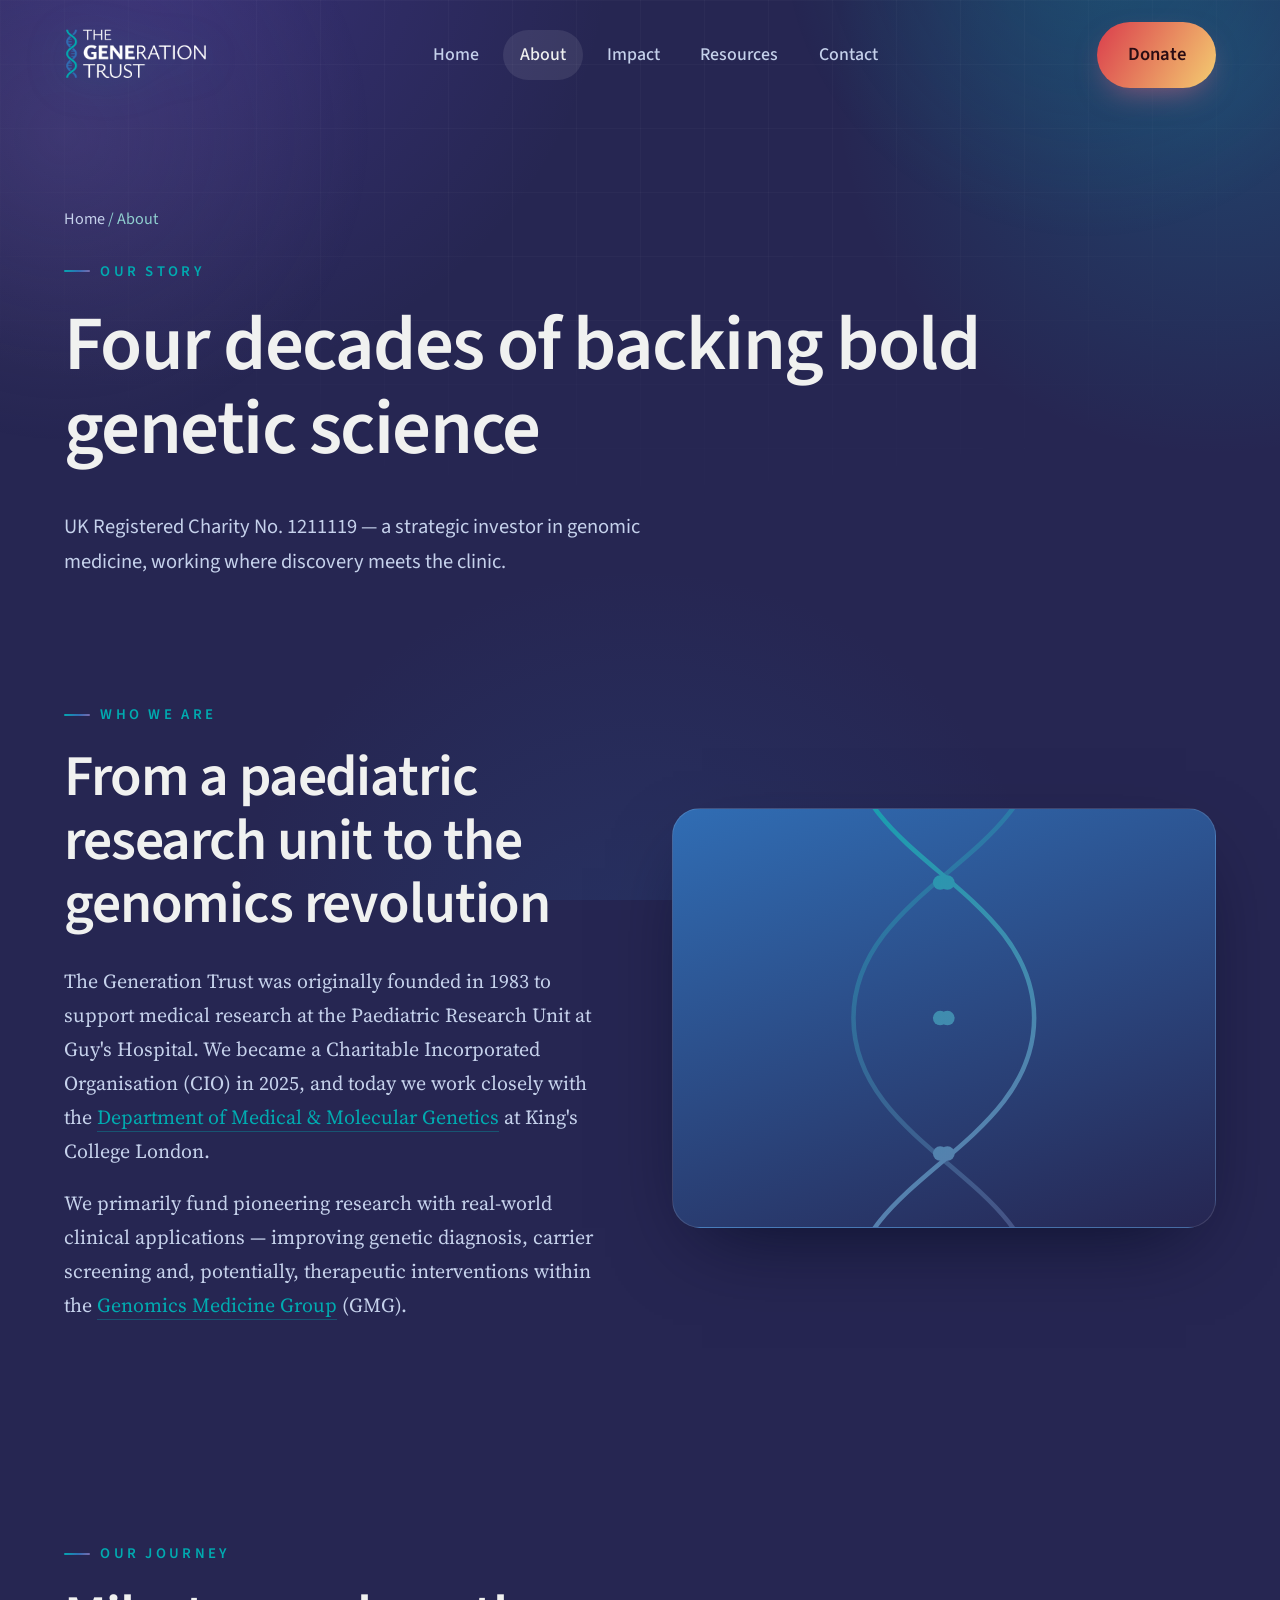
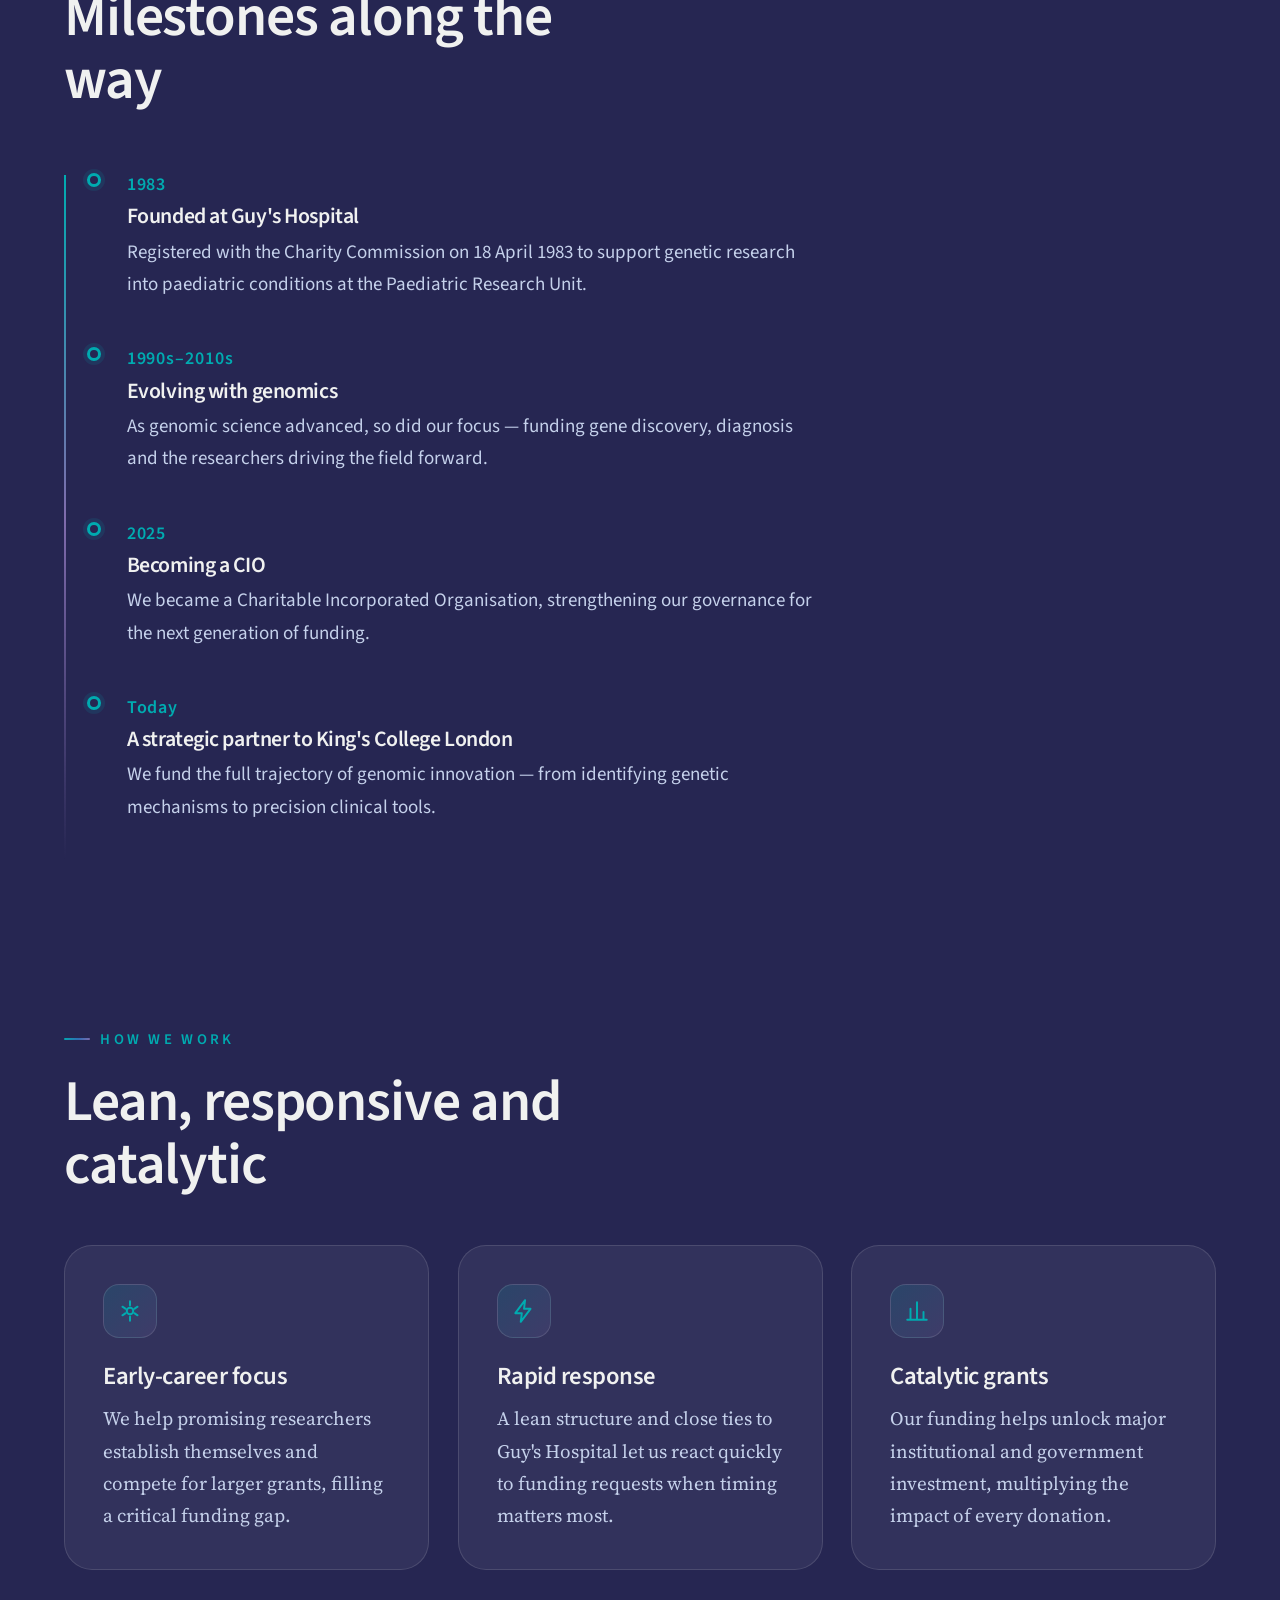
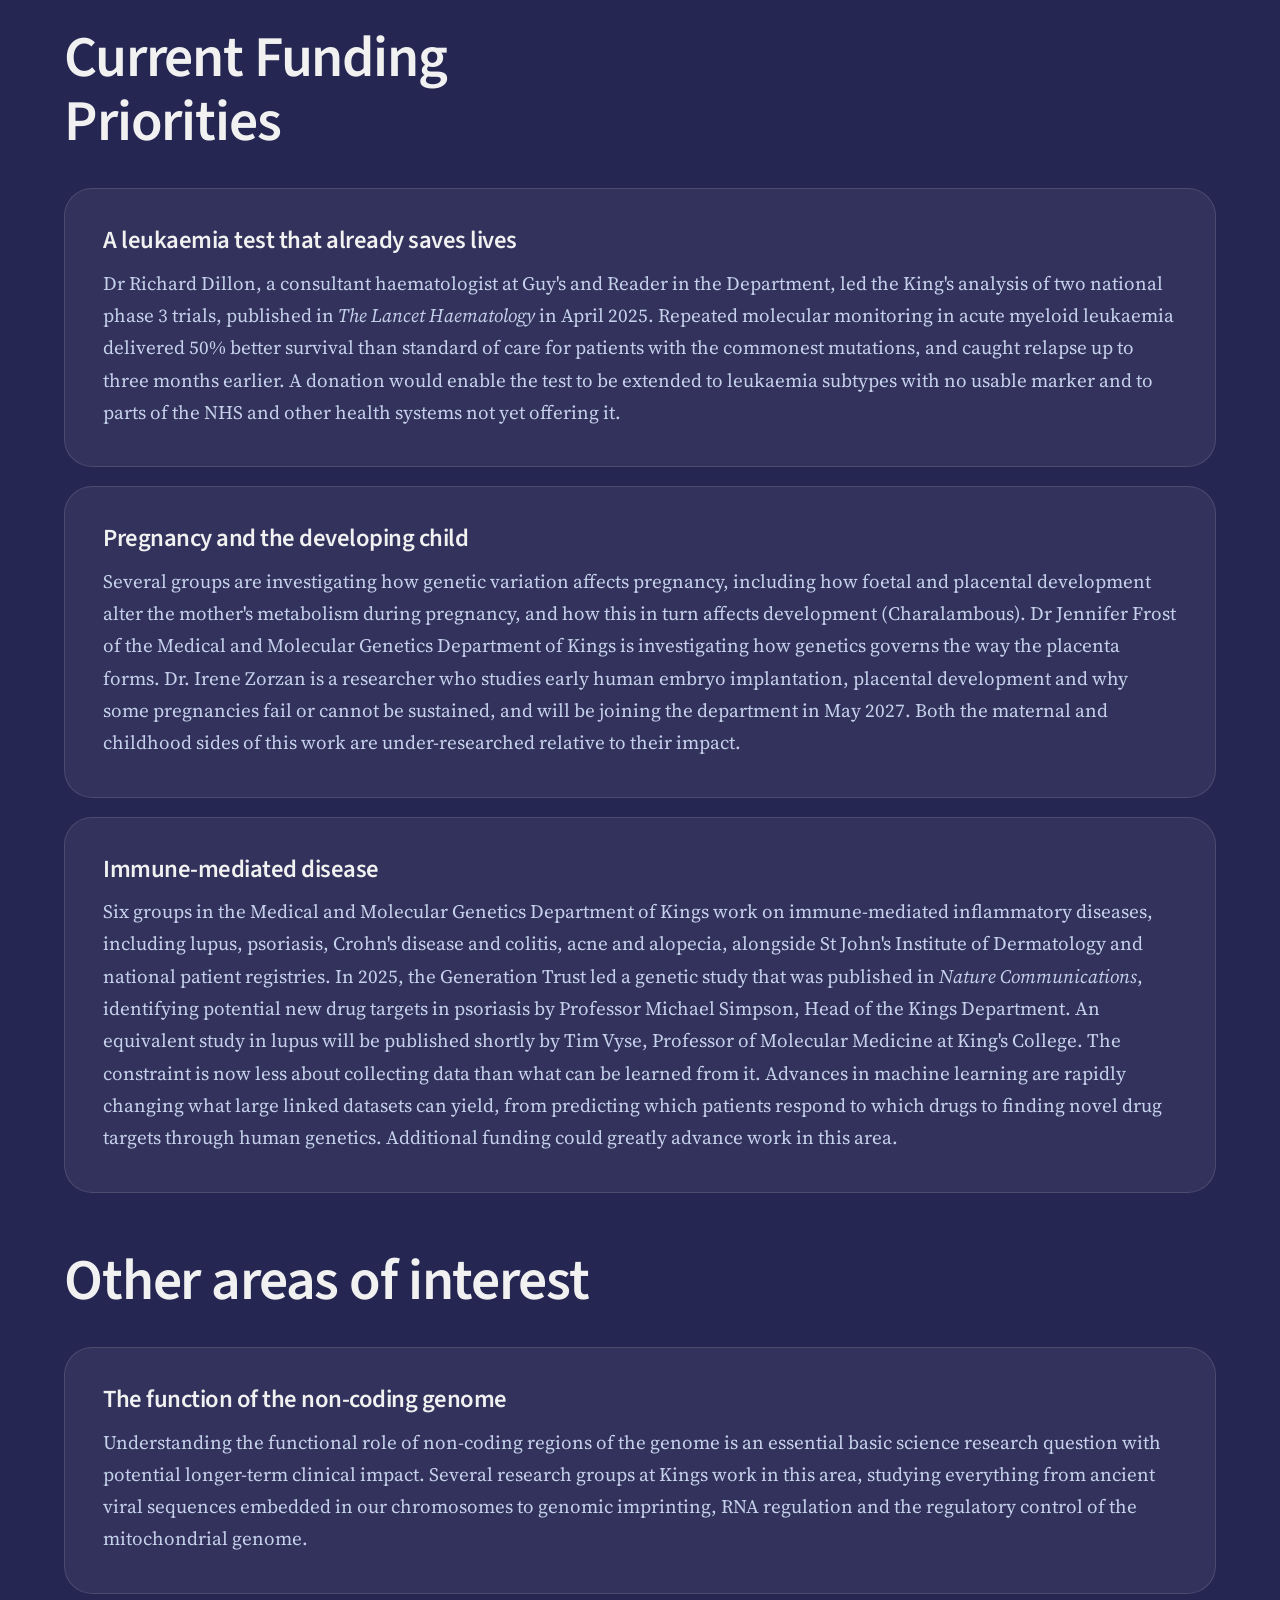
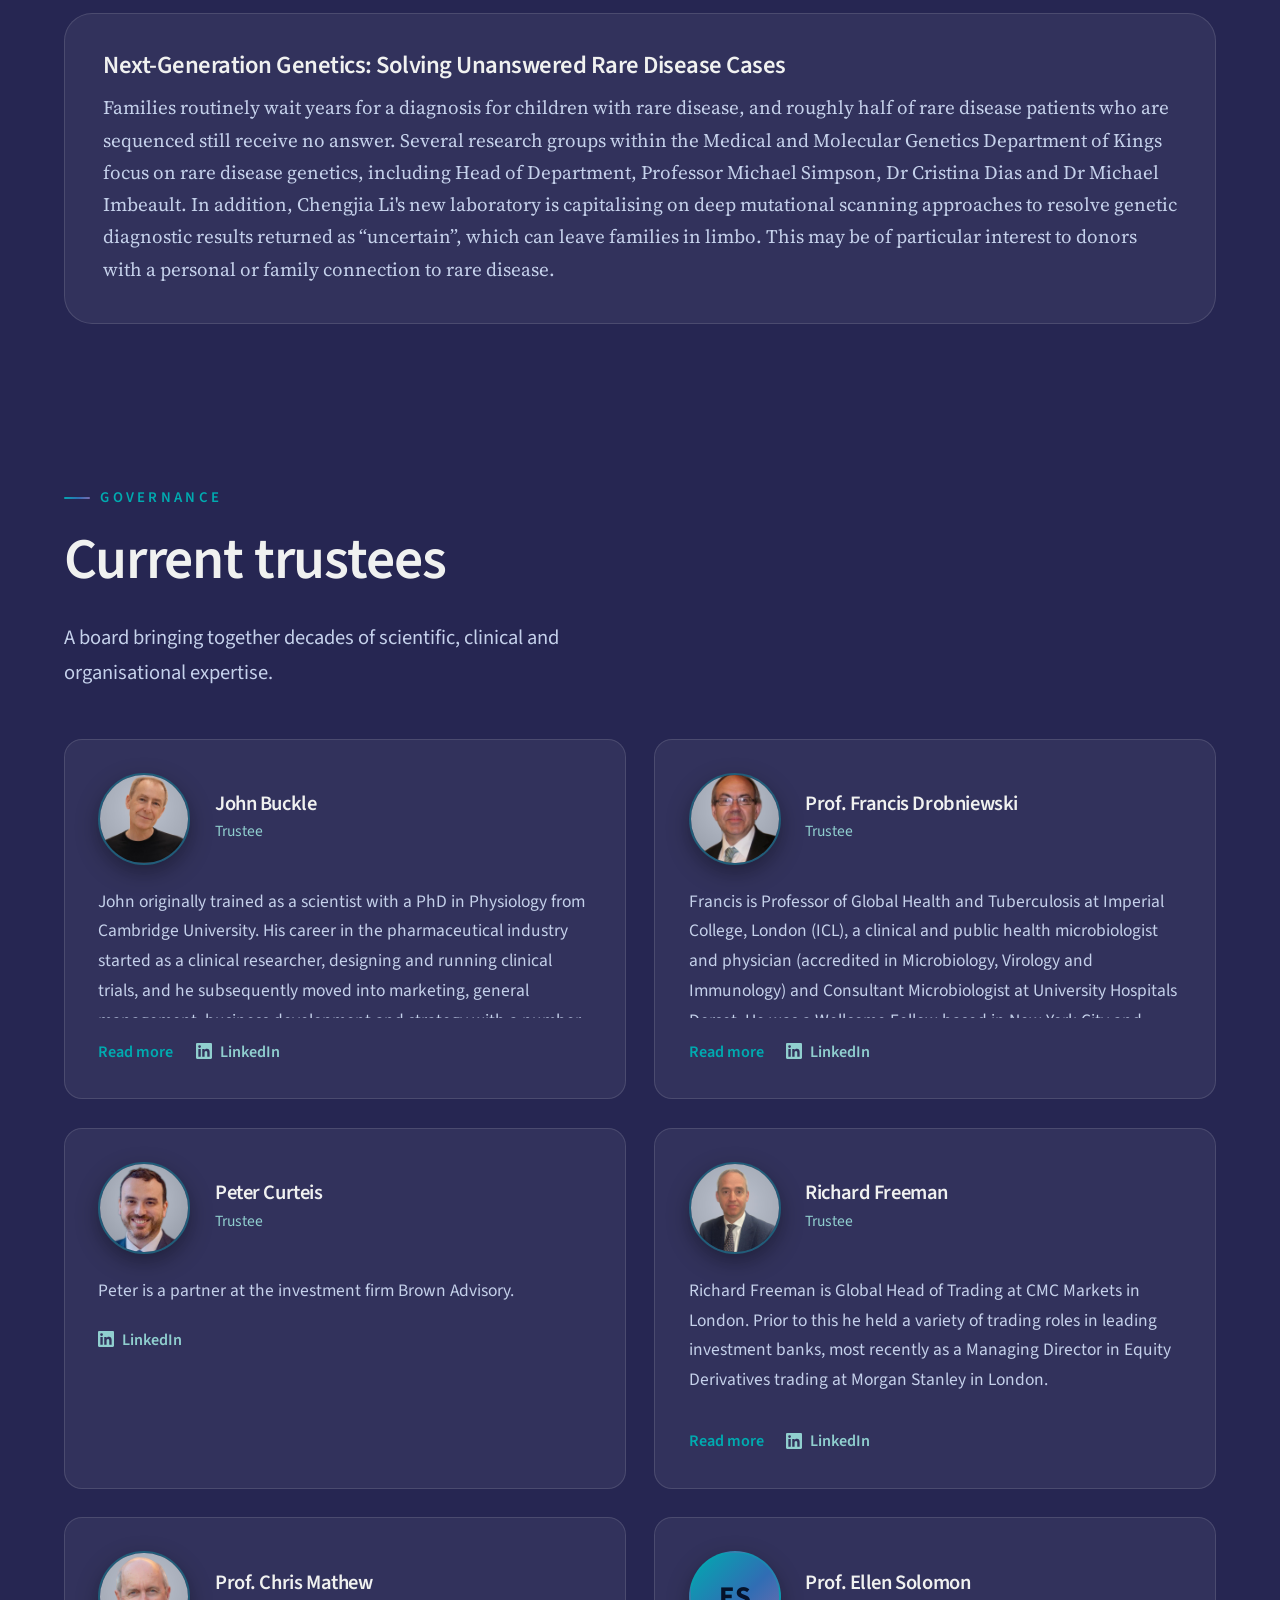
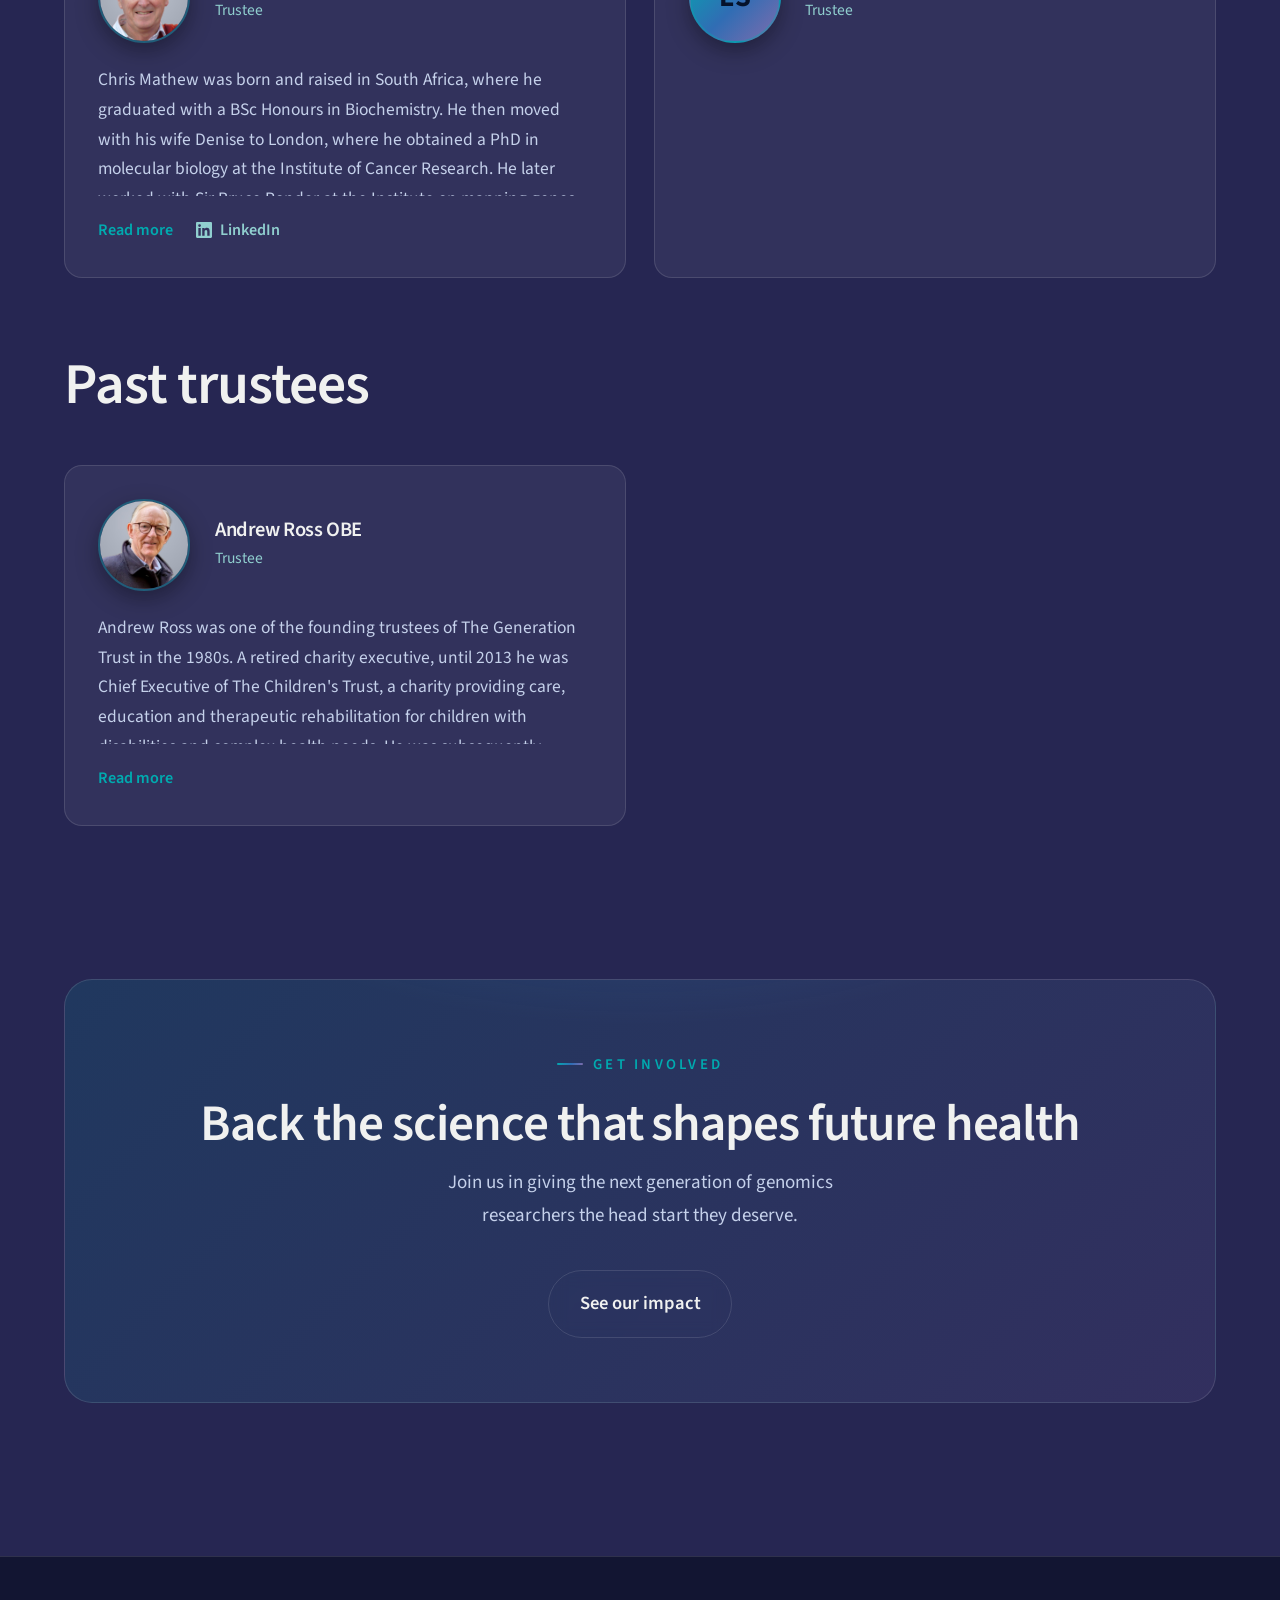
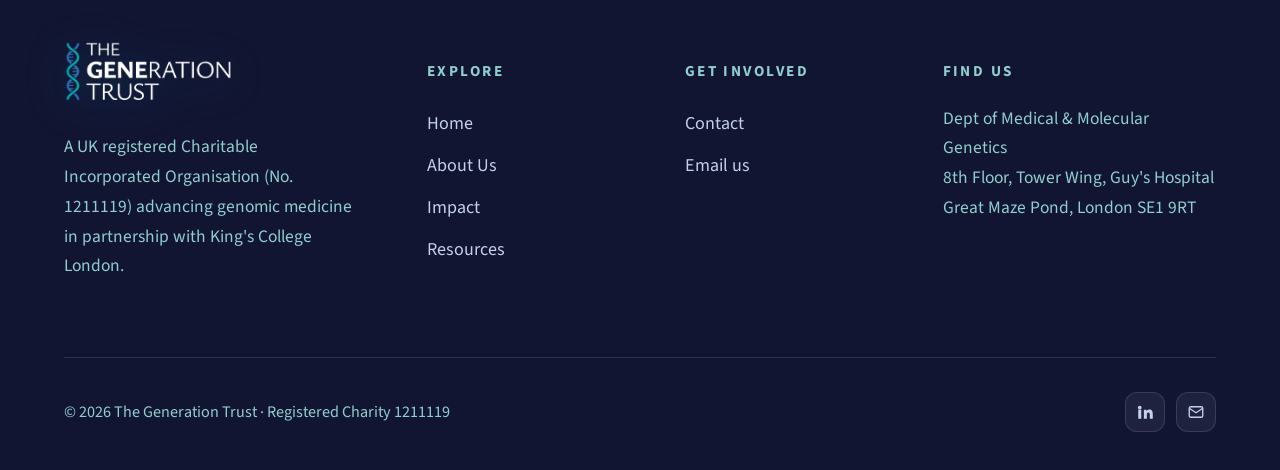
==== commit 8606c07f: "Add Google Tag Manager scripts to multiple HTML files for enhanced tracking" ====
--- a/about.html
+++ b/about.html
@@ -1,6 +1,12 @@
 <!DOCTYPE html>
 <html lang="en-GB">
 <head>
+  <script async src="https://www.googletagmanager.com/gtm.js?id=GTM-TR3NTVD5"></script>
+  <script>
+    window.dataLayer = window.dataLayer || [];
+    function gtag(){dataLayer.push(arguments);}
+    gtag('js', new Date());
+  </script>
   <meta charset="UTF-8" />
   <meta name="viewport" content="width=device-width, initial-scale=1.0" />
   <title>About Us — The Generation Trust</title>
--- a/assets/css/styles.css
+++ b/assets/css/styles.css
@@ -652,24 +652,14 @@
   margin-top: 1rem;
   max-height: 7.5em;
   overflow: hidden;
-  position: relative;
-  color: var(--text-dim);
+  color: var(--text-muted);
   font-size: 0.92rem;
   transition: max-height 0.5s var(--ease);
 }
 .person__bio p { margin: 0 0 0.7rem; }
 .person__bio p:last-child { margin-bottom: 0; }
-.person__bio::after {
-  content: "";
-  position: absolute; left: 0; right: 0; bottom: 0; height: 2.8em;
-  background: linear-gradient(rgba(12,17,38,0), rgba(12,17,38,0.9));
-  pointer-events: none;
-  transition: opacity 0.3s var(--ease);
-}
 .person.is-expanded .person__bio { max-height: 260em; }
-.person.is-expanded .person__bio::after { opacity: 0; }
 .person--short .person__bio { max-height: none; }
-.person--short .person__bio::after { display: none; }
 .person__actions {
   grid-column: 1 / -1;
   display: flex; align-items: center; gap: 1.2rem;
